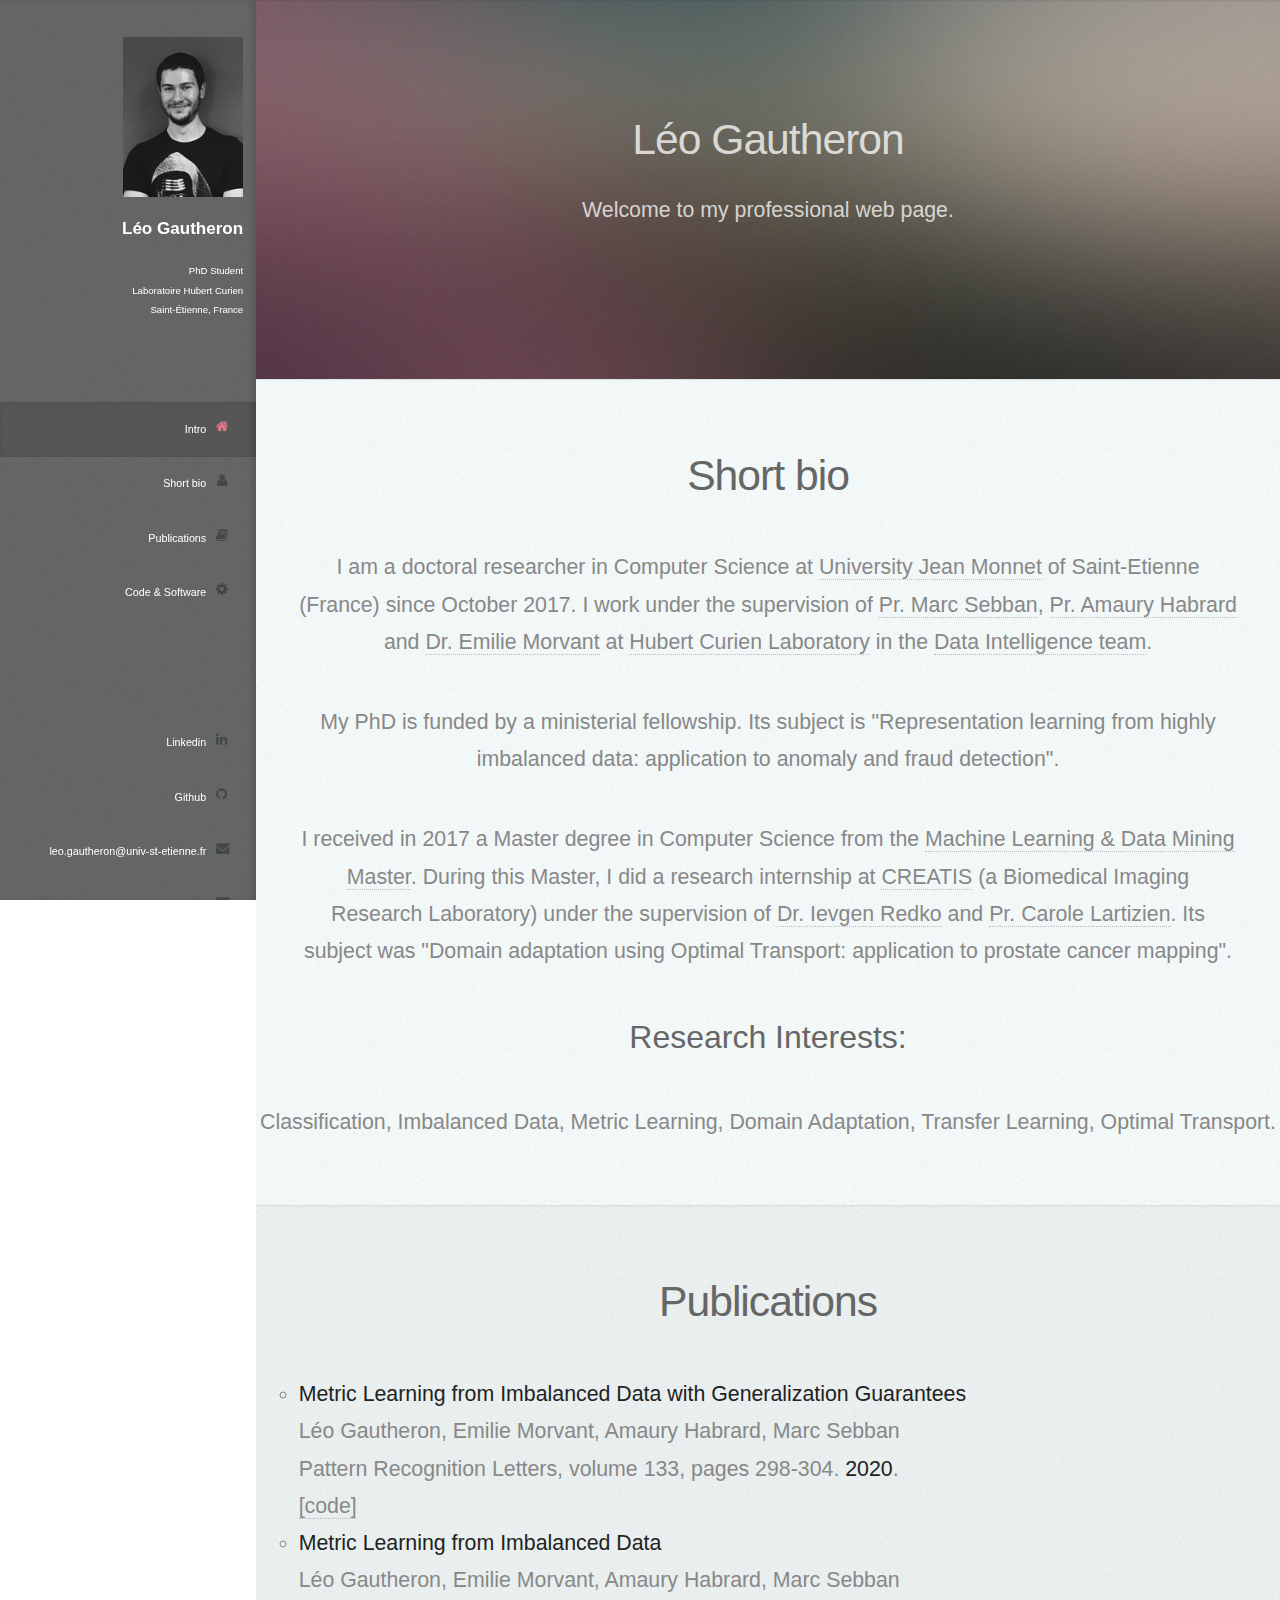
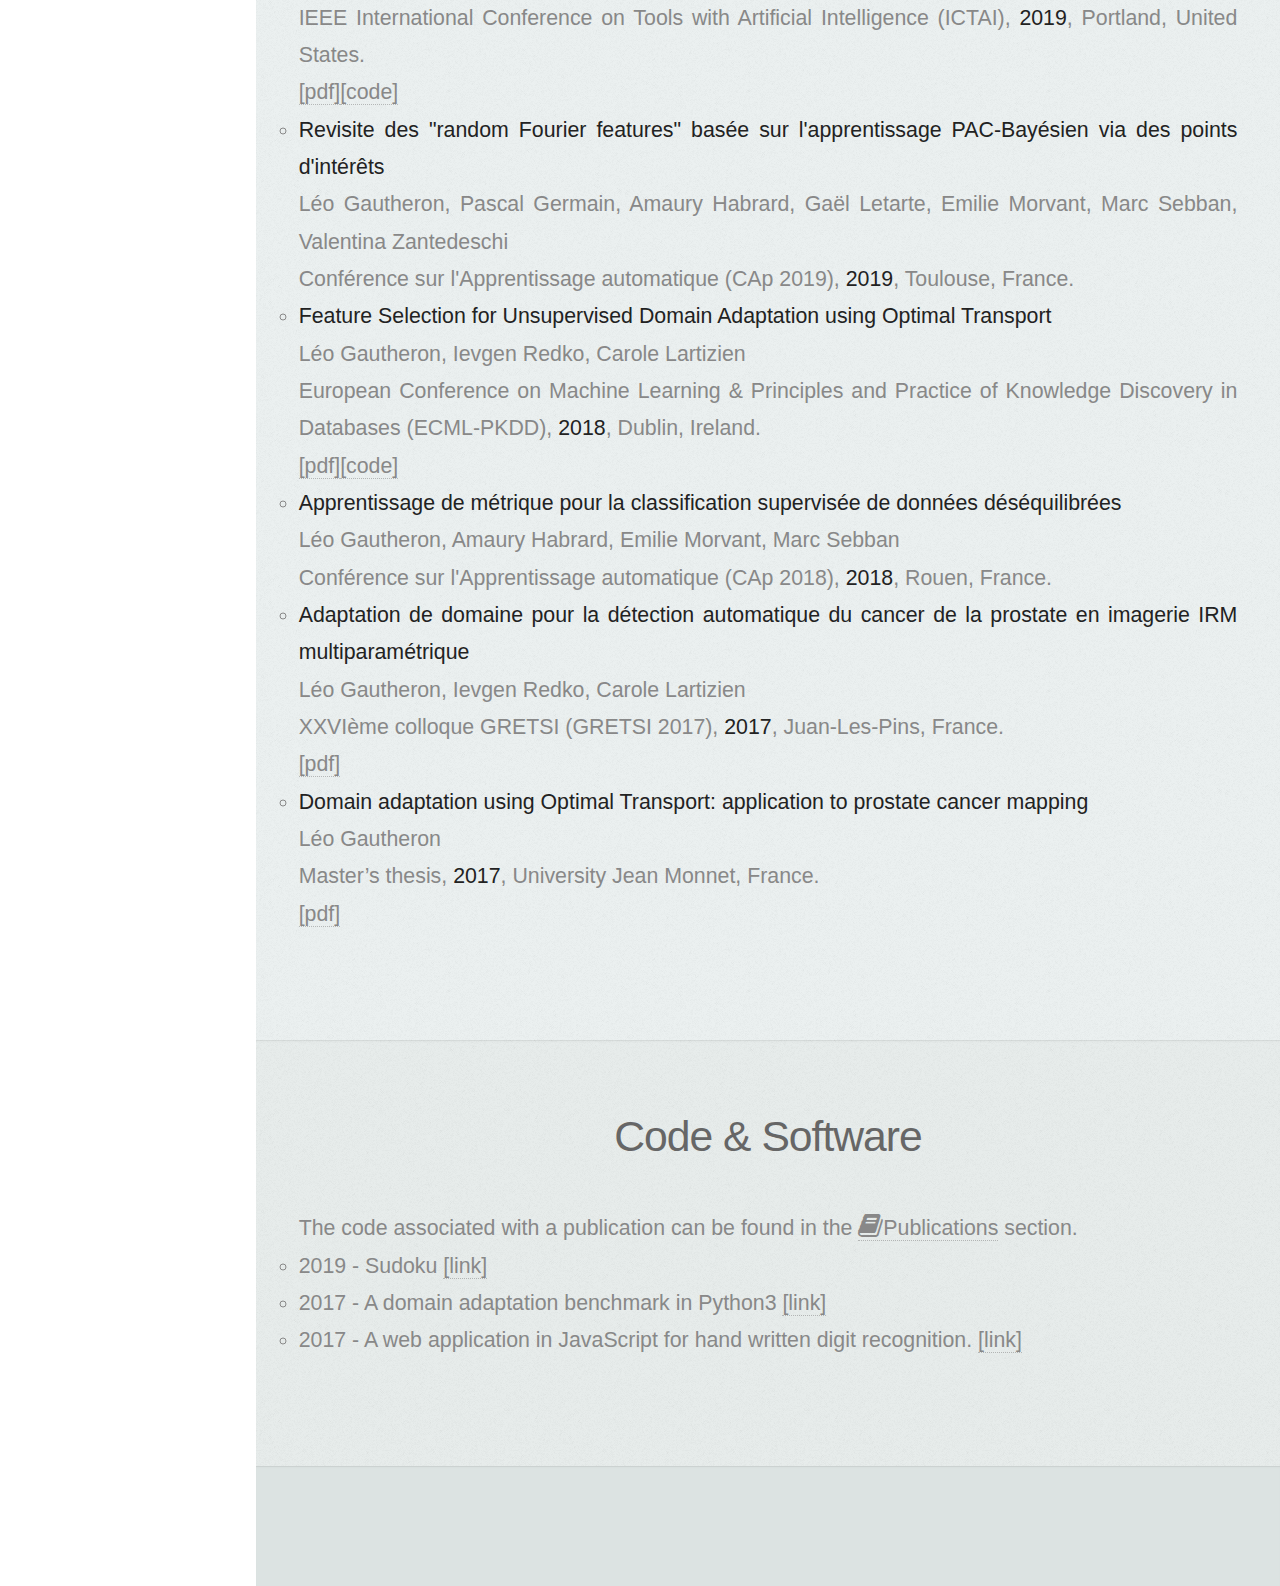
==== index.html @ d1f0ca7a "typo" ====
<!DOCTYPE HTML>
<!--
    Prologue by HTML5 UP
    html5up.net | @ajlkn
    Free for personal and commercial use under the CCA 3.0 license (html5up.net/license)
-->
<html lang="en">

<head>
    <title>Professional web page of Léo Gautheron</title>
    <meta charset="utf-8" />
    <meta name="viewport" content="width=device-width, initial-scale=1" />
    <!--[if lte IE 8]><script src="assets/js/ie/html5shiv.js"></script><![endif]-->
    <link rel="stylesheet" href="assets/css/main.css" />
    <!--[if lte IE 8]><link rel="stylesheet" href="assets/css/ie8.css" /><![endif]-->
    <!--[if lte IE 9]><link rel="stylesheet" href="assets/css/ie9.css" /><![endif]-->
</head>

<body>
    <!-- Header -->
    <div id="header">
        <div class="top">
            <!-- Logo -->
            <div id="logo">
                <span class="image avatar48"><img src="images/avatar.jpg" alt="" /></span>
                <h1 id="title">Léo Gautheron</h1>
                <p>PhD Student
                    <br> Laboratoire Hubert Curien
                    <br> Saint-Étienne, France
                    <br>
                    <br>
                </p>
            </div>

            <nav id="nav">
                <ul>
                    <li><a href="#top" id="top-link" class="skel-layers-ignoreHref"><span class="icon fa-home">Intro</span></a></li>
                    <li><a href="#bio" id="bio-link" class="skel-layers-ignoreHref"><span class="icon fa-user">Short bio</span></a></li>
                    <li><a href="#publications" id="publications-link" class="skel-layers-ignoreHref"><span class="icon fa-book">Publications</span></a></li>
                    <li><a href="#code" id="code-link" class="skel-layers-ignoreHref"><span class="icon fa-cog">Code & Software</span></a></li>
                </ul>

                <!-- Social Icons -->
                <ul class="bottom">
                    <li><a href="https://www.linkedin.com/in/léo-gautheron-69469614a" class="skel-layers-ignoreHref" target="_blank"><span class="icon fa-linkedin">Linkedin</span></a></li>
                    <li><a href="https://github.com/leogautheron" class="skel-layers-ignoreHref" target="_blank"><span class="icon fa-github">Github</span></a></li>
                    <li><a href="mailto:leo.gautheron@univ-st-etienne.fr" class="skel-layers-ignoreHref"><span class="icon fa-envelope">leo.gautheron@univ-st-etienne.fr</span></a></li>
                    <li><a href="mailto:leo_g_autheron@hotmail.fr" class="skel-layers-ignoreHref"><span class="icon fa-envelope">leo_g_autheron@hotmail.fr</span></a></li>
                </ul>
            </nav>
        </div>

    </div>
    <!-- Main -->
    <div id="main">
        <!-- Intro -->
        <section id="top" class="one dark cover">
            <div class="container">
                <header>
                    <h2 class="alt">Léo Gautheron</h2>
                    <p>Welcome to my professional web page.</p>
                </header>
            </div>
        </section>
        <!-- Short bio -->
        <section id="bio" class="two">
            <div class="container">
                <header>
                    <h2>Short bio</h2>
                </header>

                <p>I am a doctoral researcher in Computer Science at <a href="https://www.univ-st-etienne.fr/" target="_blank">University Jean Monnet</a> of Saint-Etienne (France) since October 2017. I work under the supervision of <a href="https://perso.univ-st-etienne.fr/sebbanma/" target="_blank">Pr. Marc Sebban</a>, <a href="https://perso.univ-st-etienne.fr/habrarda/" target="_blank"> Pr. Amaury Habrard</a> and <a href="http://perso.univ-st-etienne.fr/me63854h/" target="_blank">Dr. Emilie Morvant</a> at <a href="http://laboratoirehubertcurien.fr" target="_blank">Hubert Curien Laboratory</a> in the <a href="https://laboratoirehubertcurien.univ-st-etienne.fr/en/teams/data-intelligence.html" target="_blank">Data Intelligence team</a>.
                </p>

                <p>My PhD is funded by a ministerial fellowship. Its subject is "Representation learning from highly imbalanced data: application to anomaly and fraud detection".</p>

                <p>I received in 2017 a Master degree in Computer Science from the <a href="https://mldm.univ-st-etienne.fr/" target="_blank">Machine Learning & Data Mining Master</a>. During this Master, I did a research internship at <a href="https://www.creatis.insa-lyon.fr" target="_blank">CREATIS</a> (a Biomedical Imaging Research Laboratory) under the supervision of <a href="https://sites.google.com/site/redkoievgen" target="_blank">Dr. Ievgen Redko</a> and <a href="https://www.creatis.insa-lyon.fr/~lartizien/" target="_blank">Pr. Carole Lartizien</a>. Its subject was "Domain adaptation using Optimal Transport: application to prostate cancer mapping".</p>
            </div>
            <header>
                <h3>Research Interests:</h3>
            </header>
            <p>
                Classification, Imbalanced Data, Metric Learning, Domain Adaptation, Transfer Learning, Optimal Transport.
            </p>
        </section>
        <!-- Publications -->
        <section id="publications" class="three">
            <div class="container justify">
                <header>
                    <h2>Publications</h2>
                </header>
                <ul style="list-style-type: circle;">
                    <li><strong>Metric Learning from Imbalanced Data with Generalization Guarantees</strong>
                        <br> Léo Gautheron, Emilie Morvant, Amaury Habrard, Marc Sebban
                        <br> Pattern Recognition Letters, volume 133, pages 298-304. <strong>2020</strong>.
                        <br>
                        <a href="https://github.com/LeoGautheron/PRL2020-MetricLearningImbalancedData" target="_blank">[code]</a></li>

                    <li><strong>Metric Learning from Imbalanced Data</strong>
                        <br> Léo Gautheron, Emilie Morvant, Amaury Habrard, Marc Sebban
                        <br> IEEE International Conference on Tools with Artificial Intelligence (ICTAI), <strong>2019</strong>, Portland, United States.
                        <br>
                        <a href="https://hal.archives-ouvertes.fr/hal-02276288" target="_blank">[pdf]</a><a href="https://github.com/LeoGautheron/ICTAI2019-MetricLearningImbalancedData" target="_blank">[code]</a></li>

                    <li><strong>Revisite des "random Fourier features" basée sur l'apprentissage PAC-Bayésien via des points d'intérêts</strong>
                        <br> Léo Gautheron, Pascal Germain, Amaury Habrard, Gaël Letarte, Emilie Morvant, Marc Sebban, Valentina Zantedeschi
                        <br> Conférence sur l'Apprentissage automatique (CAp 2019), <strong>2019</strong>, Toulouse, France.</li>

                    <li><strong>Feature Selection for Unsupervised Domain Adaptation using Optimal Transport</strong>
                        <br> Léo Gautheron, Ievgen Redko, Carole Lartizien
                        <br> European Conference on Machine Learning & Principles and Practice of Knowledge Discovery in Databases (ECML-PKDD), <strong>2018</strong>, Dublin, Ireland.
                        <br>
                        <a href="https://arxiv.org/abs/1806.10861" target="_blank">[pdf]</a><a href="https://github.com/LeoGautheron/ECML2018-FeatureSelectionOptimalTransport" target="_blank">[code]</a></li>

                    <li><strong>Apprentissage de métrique pour la classification supervisée de données déséquilibrées</strong>
                        <br> Léo Gautheron, Amaury Habrard, Emilie Morvant, Marc Sebban
                        <br> Conférence sur l'Apprentissage automatique (CAp 2018), <strong>2018</strong>, Rouen, France.</li>

                    <li><strong>Adaptation de domaine pour la détection automatique du cancer de la prostate en imagerie IRM multiparamétrique</strong>
                        <br> Léo Gautheron, Ievgen Redko, Carole Lartizien
                        <br> XXVIème colloque GRETSI (GRETSI 2017), <strong>2017</strong>, Juan-Les-Pins, France.
                        <br>
                        <a href="publications/2017-gretsifr.pdf" target="_blank">[pdf]</a></li>

                    <li><strong>Domain adaptation using Optimal Transport: application to prostate cancer mapping</strong>
                        <br> Léo Gautheron
                        <br> Master’s thesis, <strong>2017</strong>, University Jean Monnet, France.
                        <br>
                        <a href="publications/2017-MasterThesis.pdf" target="_blank">[pdf]</a></li>
                </ul>
            </div>
        </section>
        <!-- Code & Software -->
        <section id="code" class="four">
            <div class="container justify">
                <header>
                    <h2>Code & Software</h2>
                </header>
                The code associated with a publication can be found in the <a href="#publications" class="skel-layers-ignoreHref"><span class="icon fa-book">Publications</span></a> section.
                <ul style="list-style-type: circle;">
                    <li>2019 - Sudoku <a href="codeAndSoftware/sudoku/main.html" target="_blank">[link]</a></li>
                    <li>2017 - A domain adaptation benchmark in Python3 <a href="https://github.com/LeoGautheron/OfficeCaltechDomainAdaptation" target="_blank">[link]</a></li>
                    <li>2017 - A web application in JavaScript for hand written digit recognition. <a href="codeAndSoftware/2017-digitrecognitionwebapplication/DigitRecognitionWebApplication.html" target="_blank">[link]</a></li>
                </ul>
            </div>
        </section>
    </div>
    <!-- Scripts -->
    <script src="assets/js/jquery.min.js"></script>
    <script src="assets/js/jquery.scrolly.min.js"></script>
    <script src="assets/js/jquery.scrollzer.min.js"></script>
    <script src="assets/js/skel.min.js"></script>
    <script src="assets/js/util.js"></script>
    <!--[if lte IE 8]><script src="assets/js/ie/respond.min.js"></script><![endif]-->
    <script src="assets/js/main.js"></script>
    <div id="footer">
        <!-- Code below to display the last modification date dynamically by doing a http request to the Github repository -->
        <div id='theLastModificationDate'></div>
        <script>
            var url = 'https://api.github.com/repos/LeoGautheron/LeoGautheron.github.io/commits';
            $.ajax({
                type: 'GET',
                url: url,
                success: function(data) {
                    var date = data[0].commit.author.date.substr(0, 10);
                    var time = data[0].commit.author.date.substr(11, 5);
                    time = time.replace(":", "h")
                    $('#theLastModificationDate').html("Last modification: " + date + " at " + time + " UTC");
                }
            });
        </script>
    </div>
</body>

</html>
---- assets/css/main.css ----
@import url("font-awesome.min.css");

/*
	Prologue by HTML5 UP
	html5up.net | @ajlkn
	Free for personal and commercial use under the CCA 3.0 license (html5up.net/license)
*/

/* Reset */

	html, body, div, span, applet, object, iframe, h1, h2, h3, h4, h5, h6, p, blockquote, pre, a, abbr, acronym, address, big, cite, code, del, dfn, em, img, ins, kbd, q, s, samp, small, strike, strong, sub, sup, tt, var, b, u, i, center, dl, dt, dd, ol, ul, li, fieldset, form, label, legend, table, caption, tbody, tfoot, thead, tr, th, td, article, aside, canvas, details, embed, figure, figcaption, footer, header, hgroup, menu, nav, output, ruby, section, summary, time, mark, audio, video {
		margin: 0;
		padding: 0;
		border: 0;
		font-size: 100%;
		font: inherit;
		vertical-align: baseline;
	}

	article, aside, details, figcaption, figure, footer, header, hgroup, menu, nav, section {
		display: block;
	}

	body {
		line-height: 1;
	}

	ol, ul {
		list-style: none;
	}

	blockquote, q {
		quotes: none;
	}

	blockquote:before, blockquote:after, q:before, q:after {
		content: '';
		content: none;
	}

	table {
		border-collapse: collapse;
		border-spacing: 0;
	}

	body {
		-webkit-text-size-adjust: none;
	}

/* Box Model */

	*, *:before, *:after {
		-moz-box-sizing: border-box;
		-webkit-box-sizing: border-box;
		box-sizing: border-box;
	}

/* Containers */
    .justify {
        text-align: justify;
    }

	.container {
		margin-left: auto;
		margin-right: auto;
	}

	.container.\31 25\25 {
		width: 100%;
		max-width: 1750px;
		min-width: 1400px;
	}

	.container.\37 5\25 {
		width: 1050px;
	}

	.container.\35 0\25 {
		width: 700px;
	}

	.container.\32 5\25 {
		width: 350px;
	}

	.container {
		width: 1400px;
	}

	@media screen and (min-width: 961px) and (max-width: 1880px) {

		.container.\31 25\25 {
			width: 100%;
			max-width: 1500px;
			min-width: 1200px;
		}

		.container.\37 5\25 {
			width: 900px;
		}

		.container.\35 0\25 {
			width: 600px;
		}

		.container.\32 5\25 {
			width: 300px;
		}

		.container {
			width: 1200px;
		}

	}

	@media screen and (min-width: 961px) and (max-width: 1620px) {

		.container.\31 25\25 {
			width: 100%;
			max-width: 1200px;
			min-width: 960px;
		}

		.container.\37 5\25 {
			width: 720px;
		}

		.container.\35 0\25 {
			width: 480px;
		}

		.container.\32 5\25 {
			width: 240px;
		}

		.container {
			width: 960px;
		}

	}

	@media screen and (min-width: 961px) and (max-width: 1320px) {

		.container.\31 25\25 {
			width: 100%;
			max-width: 125%;
			min-width: 100%;
		}

		.container.\37 5\25 {
			width: 75%;
		}

		.container.\35 0\25 {
			width: 50%;
		}

		.container.\32 5\25 {
			width: 25%;
		}

		.container {
			width: 100%;
		}

	}

	@media screen and (max-width: 960px) {

		.container.\31 25\25 {
			width: 100%;
			max-width: 125%;
			min-width: 100%;
		}

		.container.\37 5\25 {
			width: 75%;
		}

		.container.\35 0\25 {
			width: 50%;
		}

		.container.\32 5\25 {
			width: 25%;
		}

		.container {
			width: 100%;
		}

	}

	@media screen and (max-width: 736px) {

		.container.\31 25\25 {
			width: 100%;
			max-width: 125%;
			min-width: 100%;
		}

		.container.\37 5\25 {
			width: 75%;
		}

		.container.\35 0\25 {
			width: 50%;
		}

		.container.\32 5\25 {
			width: 25%;
		}

		.container {
			width: 100% !important;
		}

	}

/* Grid */

	.row {
		border-bottom: solid 1px transparent;
		-moz-box-sizing: border-box;
		-webkit-box-sizing: border-box;
		box-sizing: border-box;
	}

	.row > * {
		float: left;
		-moz-box-sizing: border-box;
		-webkit-box-sizing: border-box;
		box-sizing: border-box;
	}

	.row:after, .row:before {
		content: '';
		display: block;
		clear: both;
		height: 0;
	}

	.row.uniform > * > :first-child {
		margin-top: 0;
	}

	.row.uniform > * > :last-child {
		margin-bottom: 0;
	}

	.row.\30 \25 > * {
		padding: 0px 0 0 0px;
	}

	.row.\30 \25 {
		margin: 0px 0 -1px 0px;
	}

	.row.uniform.\30 \25 > * {
		padding: 0px 0 0 0px;
	}

	.row.uniform.\30 \25 {
		margin: 0px 0 -1px 0px;
	}

	.row > * {
		padding: 40px 0 0 40px;
	}

	.row {
		margin: -40px 0 -1px -40px;
	}

	.row.uniform > * {
		padding: 40px 0 0 40px;
	}

	.row.uniform {
		margin: -40px 0 -1px -40px;
	}

	.row.\32 00\25 > * {
		padding: 80px 0 0 80px;
	}

	.row.\32 00\25 {
		margin: -80px 0 -1px -80px;
	}

	.row.uniform.\32 00\25 > * {
		padding: 80px 0 0 80px;
	}

	.row.uniform.\32 00\25 {
		margin: -80px 0 -1px -80px;
	}

	.row.\31 50\25 > * {
		padding: 60px 0 0 60px;
	}

	.row.\31 50\25 {
		margin: -60px 0 -1px -60px;
	}

	.row.uniform.\31 50\25 > * {
		padding: 60px 0 0 60px;
	}

	.row.uniform.\31 50\25 {
		margin: -60px 0 -1px -60px;
	}

	.row.\35 0\25 > * {
		padding: 20px 0 0 20px;
	}

	.row.\35 0\25 {
		margin: -20px 0 -1px -20px;
	}

	.row.uniform.\35 0\25 > * {
		padding: 20px 0 0 20px;
	}

	.row.uniform.\35 0\25 {
		margin: -20px 0 -1px -20px;
	}

	.row.\32 5\25 > * {
		padding: 10px 0 0 10px;
	}

	.row.\32 5\25 {
		margin: -10px 0 -1px -10px;
	}

	.row.uniform.\32 5\25 > * {
		padding: 10px 0 0 10px;
	}

	.row.uniform.\32 5\25 {
		margin: -10px 0 -1px -10px;
	}

	.\31 2u, .\31 2u\24 {
		width: 100%;
		clear: none;
		margin-left: 0;
	}

	.\31 1u, .\31 1u\24 {
		width: 91.6666666667%;
		clear: none;
		margin-left: 0;
	}

	.\31 0u, .\31 0u\24 {
		width: 83.3333333333%;
		clear: none;
		margin-left: 0;
	}

	.\39 u, .\39 u\24 {
		width: 75%;
		clear: none;
		margin-left: 0;
	}

	.\38 u, .\38 u\24 {
		width: 66.6666666667%;
		clear: none;
		margin-left: 0;
	}

	.\37 u, .\37 u\24 {
		width: 58.3333333333%;
		clear: none;
		margin-left: 0;
	}

	.\36 u, .\36 u\24 {
		width: 50%;
		clear: none;
		margin-left: 0;
	}

	.\35 u, .\35 u\24 {
		width: 41.6666666667%;
		clear: none;
		margin-left: 0;
	}

	.\34 u, .\34 u\24 {
		width: 33.3333333333%;
		clear: none;
		margin-left: 0;
	}

	.\33 u, .\33 u\24 {
		width: 25%;
		clear: none;
		margin-left: 0;
	}

	.\32 u, .\32 u\24 {
		width: 16.6666666667%;
		clear: none;
		margin-left: 0;
	}

	.\31 u, .\31 u\24 {
		width: 8.3333333333%;
		clear: none;
		margin-left: 0;
	}

	.\31 2u\24 + *,
	.\31 1u\24 + *,
	.\31 0u\24 + *,
	.\39 u\24 + *,
	.\38 u\24 + *,
	.\37 u\24 + *,
	.\36 u\24 + *,
	.\35 u\24 + *,
	.\34 u\24 + *,
	.\33 u\24 + *,
	.\32 u\24 + *,
	.\31 u\24 + * {
		clear: left;
	}

	.\-11u {
		margin-left: 91.66667%;
	}

	.\-10u {
		margin-left: 83.33333%;
	}

	.\-9u {
		margin-left: 75%;
	}

	.\-8u {
		margin-left: 66.66667%;
	}

	.\-7u {
		margin-left: 58.33333%;
	}

	.\-6u {
		margin-left: 50%;
	}

	.\-5u {
		margin-left: 41.66667%;
	}

	.\-4u {
		margin-left: 33.33333%;
	}

	.\-3u {
		margin-left: 25%;
	}

	.\-2u {
		margin-left: 16.66667%;
	}

	.\-1u {
		margin-left: 8.33333%;
	}

	@media screen and (min-width: 961px) and (max-width: 1880px) {

		.row > * {
			padding: 40px 0 0 40px;
		}

		.row {
			margin: -40px 0 -1px -40px;
		}

		.row.uniform > * {
			padding: 40px 0 0 40px;
		}

		.row.uniform {
			margin: -40px 0 -1px -40px;
		}

		.row.\32 00\25 > * {
			padding: 80px 0 0 80px;
		}

		.row.\32 00\25 {
			margin: -80px 0 -1px -80px;
		}

		.row.uniform.\32 00\25 > * {
			padding: 80px 0 0 80px;
		}

		.row.uniform.\32 00\25 {
			margin: -80px 0 -1px -80px;
		}

		.row.\31 50\25 > * {
			padding: 60px 0 0 60px;
		}

		.row.\31 50\25 {
			margin: -60px 0 -1px -60px;
		}

		.row.uniform.\31 50\25 > * {
			padding: 60px 0 0 60px;
		}

		.row.uniform.\31 50\25 {
			margin: -60px 0 -1px -60px;
		}

		.row.\35 0\25 > * {
			padding: 20px 0 0 20px;
		}

		.row.\35 0\25 {
			margin: -20px 0 -1px -20px;
		}

		.row.uniform.\35 0\25 > * {
			padding: 20px 0 0 20px;
		}

		.row.uniform.\35 0\25 {
			margin: -20px 0 -1px -20px;
		}

		.row.\32 5\25 > * {
			padding: 10px 0 0 10px;
		}

		.row.\32 5\25 {
			margin: -10px 0 -1px -10px;
		}

		.row.uniform.\32 5\25 > * {
			padding: 10px 0 0 10px;
		}

		.row.uniform.\32 5\25 {
			margin: -10px 0 -1px -10px;
		}

		.\31 2u\28wide\29, .\31 2u\24\28wide\29 {
			width: 100%;
			clear: none;
			margin-left: 0;
		}

		.\31 1u\28wide\29, .\31 1u\24\28wide\29 {
			width: 91.6666666667%;
			clear: none;
			margin-left: 0;
		}

		.\31 0u\28wide\29, .\31 0u\24\28wide\29 {
			width: 83.3333333333%;
			clear: none;
			margin-left: 0;
		}

		.\39 u\28wide\29, .\39 u\24\28wide\29 {
			width: 75%;
			clear: none;
			margin-left: 0;
		}

		.\38 u\28wide\29, .\38 u\24\28wide\29 {
			width: 66.6666666667%;
			clear: none;
			margin-left: 0;
		}

		.\37 u\28wide\29, .\37 u\24\28wide\29 {
			width: 58.3333333333%;
			clear: none;
			margin-left: 0;
		}

		.\36 u\28wide\29, .\36 u\24\28wide\29 {
			width: 50%;
			clear: none;
			margin-left: 0;
		}

		.\35 u\28wide\29, .\35 u\24\28wide\29 {
			width: 41.6666666667%;
			clear: none;
			margin-left: 0;
		}

		.\34 u\28wide\29, .\34 u\24\28wide\29 {
			width: 33.3333333333%;
			clear: none;
			margin-left: 0;
		}

		.\33 u\28wide\29, .\33 u\24\28wide\29 {
			width: 25%;
			clear: none;
			margin-left: 0;
		}

		.\32 u\28wide\29, .\32 u\24\28wide\29 {
			width: 16.6666666667%;
			clear: none;
			margin-left: 0;
		}

		.\31 u\28wide\29, .\31 u\24\28wide\29 {
			width: 8.3333333333%;
			clear: none;
			margin-left: 0;
		}

		.\31 2u\24\28wide\29 + *,
		.\31 1u\24\28wide\29 + *,
		.\31 0u\24\28wide\29 + *,
		.\39 u\24\28wide\29 + *,
		.\38 u\24\28wide\29 + *,
		.\37 u\24\28wide\29 + *,
		.\36 u\24\28wide\29 + *,
		.\35 u\24\28wide\29 + *,
		.\34 u\24\28wide\29 + *,
		.\33 u\24\28wide\29 + *,
		.\32 u\24\28wide\29 + *,
		.\31 u\24\28wide\29 + * {
			clear: left;
		}

		.\-11u\28wide\29 {
			margin-left: 91.66667%;
		}

		.\-10u\28wide\29 {
			margin-left: 83.33333%;
		}

		.\-9u\28wide\29 {
			margin-left: 75%;
		}

		.\-8u\28wide\29 {
			margin-left: 66.66667%;
		}

		.\-7u\28wide\29 {
			margin-left: 58.33333%;
		}

		.\-6u\28wide\29 {
			margin-left: 50%;
		}

		.\-5u\28wide\29 {
			margin-left: 41.66667%;
		}

		.\-4u\28wide\29 {
			margin-left: 33.33333%;
		}

		.\-3u\28wide\29 {
			margin-left: 25%;
		}

		.\-2u\28wide\29 {
			margin-left: 16.66667%;
		}

		.\-1u\28wide\29 {
			margin-left: 8.33333%;
		}

	}

	@media screen and (min-width: 961px) and (max-width: 1620px) {

		.row > * {
			padding: 40px 0 0 40px;
		}

		.row {
			margin: -40px 0 -1px -40px;
		}

		.row.uniform > * {
			padding: 40px 0 0 40px;
		}

		.row.uniform {
			margin: -40px 0 -1px -40px;
		}

		.row.\32 00\25 > * {
			padding: 80px 0 0 80px;
		}

		.row.\32 00\25 {
			margin: -80px 0 -1px -80px;
		}

		.row.uniform.\32 00\25 > * {
			padding: 80px 0 0 80px;
		}

		.row.uniform.\32 00\25 {
			margin: -80px 0 -1px -80px;
		}

		.row.\31 50\25 > * {
			padding: 60px 0 0 60px;
		}

		.row.\31 50\25 {
			margin: -60px 0 -1px -60px;
		}

		.row.uniform.\31 50\25 > * {
			padding: 60px 0 0 60px;
		}

		.row.uniform.\31 50\25 {
			margin: -60px 0 -1px -60px;
		}

		.row.\35 0\25 > * {
			padding: 20px 0 0 20px;
		}

		.row.\35 0\25 {
			margin: -20px 0 -1px -20px;
		}

		.row.uniform.\35 0\25 > * {
			padding: 20px 0 0 20px;
		}

		.row.uniform.\35 0\25 {
			margin: -20px 0 -1px -20px;
		}

		.row.\32 5\25 > * {
			padding: 10px 0 0 10px;
		}

		.row.\32 5\25 {
			margin: -10px 0 -1px -10px;
		}

		.row.uniform.\32 5\25 > * {
			padding: 10px 0 0 10px;
		}

		.row.uniform.\32 5\25 {
			margin: -10px 0 -1px -10px;
		}

		.\31 2u\28normal\29, .\31 2u\24\28normal\29 {
			width: 100%;
			clear: none;
			margin-left: 0;
		}

		.\31 1u\28normal\29, .\31 1u\24\28normal\29 {
			width: 91.6666666667%;
			clear: none;
			margin-left: 0;
		}

		.\31 0u\28normal\29, .\31 0u\24\28normal\29 {
			width: 83.3333333333%;
			clear: none;
			margin-left: 0;
		}

		.\39 u\28normal\29, .\39 u\24\28normal\29 {
			width: 75%;
			clear: none;
			margin-left: 0;
		}

		.\38 u\28normal\29, .\38 u\24\28normal\29 {
			width: 66.6666666667%;
			clear: none;
			margin-left: 0;
		}

		.\37 u\28normal\29, .\37 u\24\28normal\29 {
			width: 58.3333333333%;
			clear: none;
			margin-left: 0;
		}

		.\36 u\28normal\29, .\36 u\24\28normal\29 {
			width: 50%;
			clear: none;
			margin-left: 0;
		}

		.\35 u\28normal\29, .\35 u\24\28normal\29 {
			width: 41.6666666667%;
			clear: none;
			margin-left: 0;
		}

		.\34 u\28normal\29, .\34 u\24\28normal\29 {
			width: 33.3333333333%;
			clear: none;
			margin-left: 0;
		}

		.\33 u\28normal\29, .\33 u\24\28normal\29 {
			width: 25%;
			clear: none;
			margin-left: 0;
		}

		.\32 u\28normal\29, .\32 u\24\28normal\29 {
			width: 16.6666666667%;
			clear: none;
			margin-left: 0;
		}

		.\31 u\28normal\29, .\31 u\24\28normal\29 {
			width: 8.3333333333%;
			clear: none;
			margin-left: 0;
		}

		.\31 2u\24\28normal\29 + *,
		.\31 1u\24\28normal\29 + *,
		.\31 0u\24\28normal\29 + *,
		.\39 u\24\28normal\29 + *,
		.\38 u\24\28normal\29 + *,
		.\37 u\24\28normal\29 + *,
		.\36 u\24\28normal\29 + *,
		.\35 u\24\28normal\29 + *,
		.\34 u\24\28normal\29 + *,
		.\33 u\24\28normal\29 + *,
		.\32 u\24\28normal\29 + *,
		.\31 u\24\28normal\29 + * {
			clear: left;
		}

		.\-11u\28normal\29 {
			margin-left: 91.66667%;
		}

		.\-10u\28normal\29 {
			margin-left: 83.33333%;
		}

		.\-9u\28normal\29 {
			margin-left: 75%;
		}

		.\-8u\28normal\29 {
			margin-left: 66.66667%;
		}

		.\-7u\28normal\29 {
			margin-left: 58.33333%;
		}

		.\-6u\28normal\29 {
			margin-left: 50%;
		}

		.\-5u\28normal\29 {
			margin-left: 41.66667%;
		}

		.\-4u\28normal\29 {
			margin-left: 33.33333%;
		}

		.\-3u\28normal\29 {
			margin-left: 25%;
		}

		.\-2u\28normal\29 {
			margin-left: 16.66667%;
		}

		.\-1u\28normal\29 {
			margin-left: 8.33333%;
		}

	}

	@media screen and (min-width: 961px) and (max-width: 1320px) {

		.row > * {
			padding: 20px 0 0 20px;
		}

		.row {
			margin: -20px 0 -1px -20px;
		}

		.row.uniform > * {
			padding: 20px 0 0 20px;
		}

		.row.uniform {
			margin: -20px 0 -1px -20px;
		}

		.row.\32 00\25 > * {
			padding: 40px 0 0 40px;
		}

		.row.\32 00\25 {
			margin: -40px 0 -1px -40px;
		}

		.row.uniform.\32 00\25 > * {
			padding: 40px 0 0 40px;
		}

		.row.uniform.\32 00\25 {
			margin: -40px 0 -1px -40px;
		}

		.row.\31 50\25 > * {
			padding: 30px 0 0 30px;
		}

		.row.\31 50\25 {
			margin: -30px 0 -1px -30px;
		}

		.row.uniform.\31 50\25 > * {
			padding: 30px 0 0 30px;
		}

		.row.uniform.\31 50\25 {
			margin: -30px 0 -1px -30px;
		}

		.row.\35 0\25 > * {
			padding: 10px 0 0 10px;
		}

		.row.\35 0\25 {
			margin: -10px 0 -1px -10px;
		}

		.row.uniform.\35 0\25 > * {
			padding: 10px 0 0 10px;
		}

		.row.uniform.\35 0\25 {
			margin: -10px 0 -1px -10px;
		}

		.row.\32 5\25 > * {
			padding: 5px 0 0 5px;
		}

		.row.\32 5\25 {
			margin: -5px 0 -1px -5px;
		}

		.row.uniform.\32 5\25 > * {
			padding: 5px 0 0 5px;
		}

		.row.uniform.\32 5\25 {
			margin: -5px 0 -1px -5px;
		}

		.\31 2u\28narrow\29, .\31 2u\24\28narrow\29 {
			width: 100%;
			clear: none;
			margin-left: 0;
		}

		.\31 1u\28narrow\29, .\31 1u\24\28narrow\29 {
			width: 91.6666666667%;
			clear: none;
			margin-left: 0;
		}

		.\31 0u\28narrow\29, .\31 0u\24\28narrow\29 {
			width: 83.3333333333%;
			clear: none;
			margin-left: 0;
		}

		.\39 u\28narrow\29, .\39 u\24\28narrow\29 {
			width: 75%;
			clear: none;
			margin-left: 0;
		}

		.\38 u\28narrow\29, .\38 u\24\28narrow\29 {
			width: 66.6666666667%;
			clear: none;
			margin-left: 0;
		}

		.\37 u\28narrow\29, .\37 u\24\28narrow\29 {
			width: 58.3333333333%;
			clear: none;
			margin-left: 0;
		}

		.\36 u\28narrow\29, .\36 u\24\28narrow\29 {
			width: 50%;
			clear: none;
			margin-left: 0;
		}

		.\35 u\28narrow\29, .\35 u\24\28narrow\29 {
			width: 41.6666666667%;
			clear: none;
			margin-left: 0;
		}

		.\34 u\28narrow\29, .\34 u\24\28narrow\29 {
			width: 33.3333333333%;
			clear: none;
			margin-left: 0;
		}

		.\33 u\28narrow\29, .\33 u\24\28narrow\29 {
			width: 25%;
			clear: none;
			margin-left: 0;
		}

		.\32 u\28narrow\29, .\32 u\24\28narrow\29 {
			width: 16.6666666667%;
			clear: none;
			margin-left: 0;
		}

		.\31 u\28narrow\29, .\31 u\24\28narrow\29 {
			width: 8.3333333333%;
			clear: none;
			margin-left: 0;
		}

		.\31 2u\24\28narrow\29 + *,
		.\31 1u\24\28narrow\29 + *,
		.\31 0u\24\28narrow\29 + *,
		.\39 u\24\28narrow\29 + *,
		.\38 u\24\28narrow\29 + *,
		.\37 u\24\28narrow\29 + *,
		.\36 u\24\28narrow\29 + *,
		.\35 u\24\28narrow\29 + *,
		.\34 u\24\28narrow\29 + *,
		.\33 u\24\28narrow\29 + *,
		.\32 u\24\28narrow\29 + *,
		.\31 u\24\28narrow\29 + * {
			clear: left;
		}

		.\-11u\28narrow\29 {
			margin-left: 91.66667%;
		}

		.\-10u\28narrow\29 {
			margin-left: 83.33333%;
		}

		.\-9u\28narrow\29 {
			margin-left: 75%;
		}

		.\-8u\28narrow\29 {
			margin-left: 66.66667%;
		}

		.\-7u\28narrow\29 {
			margin-left: 58.33333%;
		}

		.\-6u\28narrow\29 {
			margin-left: 50%;
		}

		.\-5u\28narrow\29 {
			margin-left: 41.66667%;
		}

		.\-4u\28narrow\29 {
			margin-left: 33.33333%;
		}

		.\-3u\28narrow\29 {
			margin-left: 25%;
		}

		.\-2u\28narrow\29 {
			margin-left: 16.66667%;
		}

		.\-1u\28narrow\29 {
			margin-left: 8.33333%;
		}

	}

	@media screen and (max-width: 960px) {

		.row > * {
			padding: 20px 0 0 20px;
		}

		.row {
			margin: -20px 0 -1px -20px;
		}

		.row.uniform > * {
			padding: 20px 0 0 20px;
		}

		.row.uniform {
			margin: -20px 0 -1px -20px;
		}

		.row.\32 00\25 > * {
			padding: 40px 0 0 40px;
		}

		.row.\32 00\25 {
			margin: -40px 0 -1px -40px;
		}

		.row.uniform.\32 00\25 > * {
			padding: 40px 0 0 40px;
		}

		.row.uniform.\32 00\25 {
			margin: -40px 0 -1px -40px;
		}

		.row.\31 50\25 > * {
			padding: 30px 0 0 30px;
		}

		.row.\31 50\25 {
			margin: -30px 0 -1px -30px;
		}

		.row.uniform.\31 50\25 > * {
			padding: 30px 0 0 30px;
		}

		.row.uniform.\31 50\25 {
			margin: -30px 0 -1px -30px;
		}

		.row.\35 0\25 > * {
			padding: 10px 0 0 10px;
		}

		.row.\35 0\25 {
			margin: -10px 0 -1px -10px;
		}

		.row.uniform.\35 0\25 > * {
			padding: 10px 0 0 10px;
		}

		.row.uniform.\35 0\25 {
			margin: -10px 0 -1px -10px;
		}

		.row.\32 5\25 > * {
			padding: 5px 0 0 5px;
		}

		.row.\32 5\25 {
			margin: -5px 0 -1px -5px;
		}

		.row.uniform.\32 5\25 > * {
			padding: 5px 0 0 5px;
		}

		.row.uniform.\32 5\25 {
			margin: -5px 0 -1px -5px;
		}

		.\31 2u\28narrower\29, .\31 2u\24\28narrower\29 {
			width: 100%;
			clear: none;
			margin-left: 0;
		}

		.\31 1u\28narrower\29, .\31 1u\24\28narrower\29 {
			width: 91.6666666667%;
			clear: none;
			margin-left: 0;
		}

		.\31 0u\28narrower\29, .\31 0u\24\28narrower\29 {
			width: 83.3333333333%;
			clear: none;
			margin-left: 0;
		}

		.\39 u\28narrower\29, .\39 u\24\28narrower\29 {
			width: 75%;
			clear: none;
			margin-left: 0;
		}

		.\38 u\28narrower\29, .\38 u\24\28narrower\29 {
			width: 66.6666666667%;
			clear: none;
			margin-left: 0;
		}

		.\37 u\28narrower\29, .\37 u\24\28narrower\29 {
			width: 58.3333333333%;
			clear: none;
			margin-left: 0;
		}

		.\36 u\28narrower\29, .\36 u\24\28narrower\29 {
			width: 50%;
			clear: none;
			margin-left: 0;
		}

		.\35 u\28narrower\29, .\35 u\24\28narrower\29 {
			width: 41.6666666667%;
			clear: none;
			margin-left: 0;
		}

		.\34 u\28narrower\29, .\34 u\24\28narrower\29 {
			width: 33.3333333333%;
			clear: none;
			margin-left: 0;
		}

		.\33 u\28narrower\29, .\33 u\24\28narrower\29 {
			width: 25%;
			clear: none;
			margin-left: 0;
		}

		.\32 u\28narrower\29, .\32 u\24\28narrower\29 {
			width: 16.6666666667%;
			clear: none;
			margin-left: 0;
		}

		.\31 u\28narrower\29, .\31 u\24\28narrower\29 {
			width: 8.3333333333%;
			clear: none;
			margin-left: 0;
		}

		.\31 2u\24\28narrower\29 + *,
		.\31 1u\24\28narrower\29 + *,
		.\31 0u\24\28narrower\29 + *,
		.\39 u\24\28narrower\29 + *,
		.\38 u\24\28narrower\29 + *,
		.\37 u\24\28narrower\29 + *,
		.\36 u\24\28narrower\29 + *,
		.\35 u\24\28narrower\29 + *,
		.\34 u\24\28narrower\29 + *,
		.\33 u\24\28narrower\29 + *,
		.\32 u\24\28narrower\29 + *,
		.\31 u\24\28narrower\29 + * {
			clear: left;
		}

		.\-11u\28narrower\29 {
			margin-left: 91.66667%;
		}

		.\-10u\28narrower\29 {
			margin-left: 83.33333%;
		}

		.\-9u\28narrower\29 {
			margin-left: 75%;
		}

		.\-8u\28narrower\29 {
			margin-left: 66.66667%;
		}

		.\-7u\28narrower\29 {
			margin-left: 58.33333%;
		}

		.\-6u\28narrower\29 {
			margin-left: 50%;
		}

		.\-5u\28narrower\29 {
			margin-left: 41.66667%;
		}

		.\-4u\28narrower\29 {
			margin-left: 33.33333%;
		}

		.\-3u\28narrower\29 {
			margin-left: 25%;
		}

		.\-2u\28narrower\29 {
			margin-left: 16.66667%;
		}

		.\-1u\28narrower\29 {
			margin-left: 8.33333%;
		}

	}

	@media screen and (max-width: 736px) {

		.row > * {
			padding: 20px 0 0 20px;
		}

		.row {
			margin: -20px 0 -1px -20px;
		}

		.row.uniform > * {
			padding: 20px 0 0 20px;
		}

		.row.uniform {
			margin: -20px 0 -1px -20px;
		}

		.row.\32 00\25 > * {
			padding: 40px 0 0 40px;
		}

		.row.\32 00\25 {
			margin: -40px 0 -1px -40px;
		}

		.row.uniform.\32 00\25 > * {
			padding: 40px 0 0 40px;
		}

		.row.uniform.\32 00\25 {
			margin: -40px 0 -1px -40px;
		}

		.row.\31 50\25 > * {
			padding: 30px 0 0 30px;
		}

		.row.\31 50\25 {
			margin: -30px 0 -1px -30px;
		}

		.row.uniform.\31 50\25 > * {
			padding: 30px 0 0 30px;
		}

		.row.uniform.\31 50\25 {
			margin: -30px 0 -1px -30px;
		}

		.row.\35 0\25 > * {
			padding: 10px 0 0 10px;
		}

		.row.\35 0\25 {
			margin: -10px 0 -1px -10px;
		}

		.row.uniform.\35 0\25 > * {
			padding: 10px 0 0 10px;
		}

		.row.uniform.\35 0\25 {
			margin: -10px 0 -1px -10px;
		}

		.row.\32 5\25 > * {
			padding: 5px 0 0 5px;
		}

		.row.\32 5\25 {
			margin: -5px 0 -1px -5px;
		}

		.row.uniform.\32 5\25 > * {
			padding: 5px 0 0 5px;
		}

		.row.uniform.\32 5\25 {
			margin: -5px 0 -1px -5px;
		}

		.\31 2u\28mobile\29, .\31 2u\24\28mobile\29 {
			width: 100%;
			clear: none;
			margin-left: 0;
		}

		.\31 1u\28mobile\29, .\31 1u\24\28mobile\29 {
			width: 91.6666666667%;
			clear: none;
			margin-left: 0;
		}

		.\31 0u\28mobile\29, .\31 0u\24\28mobile\29 {
			width: 83.3333333333%;
			clear: none;
			margin-left: 0;
		}

		.\39 u\28mobile\29, .\39 u\24\28mobile\29 {
			width: 75%;
			clear: none;
			margin-left: 0;
		}

		.\38 u\28mobile\29, .\38 u\24\28mobile\29 {
			width: 66.6666666667%;
			clear: none;
			margin-left: 0;
		}

		.\37 u\28mobile\29, .\37 u\24\28mobile\29 {
			width: 58.3333333333%;
			clear: none;
			margin-left: 0;
		}

		.\36 u\28mobile\29, .\36 u\24\28mobile\29 {
			width: 50%;
			clear: none;
			margin-left: 0;
		}

		.\35 u\28mobile\29, .\35 u\24\28mobile\29 {
			width: 41.6666666667%;
			clear: none;
			margin-left: 0;
		}

		.\34 u\28mobile\29, .\34 u\24\28mobile\29 {
			width: 33.3333333333%;
			clear: none;
			margin-left: 0;
		}

		.\33 u\28mobile\29, .\33 u\24\28mobile\29 {
			width: 25%;
			clear: none;
			margin-left: 0;
		}

		.\32 u\28mobile\29, .\32 u\24\28mobile\29 {
			width: 16.6666666667%;
			clear: none;
			margin-left: 0;
		}

		.\31 u\28mobile\29, .\31 u\24\28mobile\29 {
			width: 8.3333333333%;
			clear: none;
			margin-left: 0;
		}

		.\31 2u\24\28mobile\29 + *,
		.\31 1u\24\28mobile\29 + *,
		.\31 0u\24\28mobile\29 + *,
		.\39 u\24\28mobile\29 + *,
		.\38 u\24\28mobile\29 + *,
		.\37 u\24\28mobile\29 + *,
		.\36 u\24\28mobile\29 + *,
		.\35 u\24\28mobile\29 + *,
		.\34 u\24\28mobile\29 + *,
		.\33 u\24\28mobile\29 + *,
		.\32 u\24\28mobile\29 + *,
		.\31 u\24\28mobile\29 + * {
			clear: left;
		}

		.\-11u\28mobile\29 {
			margin-left: 91.66667%;
		}

		.\-10u\28mobile\29 {
			margin-left: 83.33333%;
		}

		.\-9u\28mobile\29 {
			margin-left: 75%;
		}

		.\-8u\28mobile\29 {
			margin-left: 66.66667%;
		}

		.\-7u\28mobile\29 {
			margin-left: 58.33333%;
		}

		.\-6u\28mobile\29 {
			margin-left: 50%;
		}

		.\-5u\28mobile\29 {
			margin-left: 41.66667%;
		}

		.\-4u\28mobile\29 {
			margin-left: 33.33333%;
		}

		.\-3u\28mobile\29 {
			margin-left: 25%;
		}

		.\-2u\28mobile\29 {
			margin-left: 16.66667%;
		}

		.\-1u\28mobile\29 {
			margin-left: 8.33333%;
		}

	}

/* Basic */

	body {
		background: #fff;
		font-family: 'Trebuchet MS', sans-serif;
		font-size: 19pt;
		font-weight: 300;
		line-height: 1.75em;
		color: #888;
	}

		body.is-loading * {
			-moz-transition: none !important;
			-webkit-transition: none !important;
			-ms-transition: none !important;
			transition: none !important;
			-moz-animation: none !important;
			-webkit-animation: none !important;
			-ms-animation: none !important;
			animation: none !important;
		}

	input, textarea, select {
		font-family: 'Trebuchet MS', sans-serif;
		font-size: 19pt;
		font-weight: 300;
		line-height: 1.75em;
		color: #888;
	}

	h1, h2, h3, h4, h5, h6 {
		font-weight: 300;
		color: #666;
		line-height: 1.5em;
	}

	h1 a, h2 a, h3 a, h4 a, h5 a, h6 a {
		color: inherit;
		text-decoration: none;
	}

		h1 a strong, h2 a strong, h3 a strong, h4 a strong, h5 a strong, h6 a strong {
			color: #333;
		}

	h2 {
		font-size: 2em;
		letter-spacing: -1px;
        text-align: center;
	}

		h2.alt {
			color: #888;
		}

			h2.alt strong {
				color: #666;
			}

	h3 {
		font-size: 1.5em;
	}

	header {
		margin: 0 0 2em 0;
	}

		header > p {
			margin: 1em 0 0 0;
		}

	footer {
		margin: 2em 0 0 0;
	}

	strong, b {
		font-weight: 300;
		color: #222;
	}

	em, i {
		font-style: italic;
	}

	a {
		text-decoration: none;
		color: inherit;
		border-bottom: dotted 1px rgba(128, 128, 128, 0.5);
		-moz-transition: color 0.35s ease-in-out, border-bottom-color 0.35s ease-in-out;
		-webkit-transition: color 0.35s ease-in-out, border-bottom-color 0.35s ease-in-out;
		-ms-transition: color 0.35s ease-in-out, border-bottom-color 0.35s ease-in-out;
		transition: color 0.35s ease-in-out, border-bottom-color 0.35s ease-in-out;
		outline: 0;
	}

		a:hover {
			color: #E27689;
			border-bottom-color: rgba(255, 255, 255, 0);
		}

	sub {
		position: relative;
		top: 0.5em;
		font-size: 0.8em;
	}

	sup {
		position: relative;
		top: -0.5em;
		font-size: 0.8em;
	}

	hr {
		border: 0;
		border-top: solid 1px #ddd;
	}

	blockquote {
		border-left: solid 0.5em #ddd;
		padding: 1em 0 1em 2em;
		font-style: italic;
	}

	p, ul, ol, dl, table {
		margin-bottom: 2em;
	}

	br.clear {
		clear: both;
	}

/* Sections/Article */

	section, article {
		margin-bottom: 3em;
	}

		section > :last-child,
		section > .container, section:last-child, article > :last-child,
		article > .container, article:last-child {
			margin-bottom: 0;
		}

		.row > section, .row > article {
			margin-bottom: 0;
		}

/* Image */

	.image {
		display: inline-block;
		border: 0;
	}

		.image img {
			display: block;
			width: 100%;
		}

		.image.avatar48 {
			width: 120px;
			height: 160px;
			background: #f00;
		}

			.image.avatar48 img {
				width: 120px;
				height: 160px;
			}

		.image.fit {
			display: block;
			width: 100%;
		}

		.image.featured {
			display: block;
			width: 100%;
			margin: 0 0 2em 0;
		}

		.image.left {
			float: left;
			margin: 0 2em 2em 0;
		}

		.image.centered {
			display: block;
			margin: 0 0 2em 0;
		}

			.image.centered img {
				margin: 0 auto;
				width: auto;
			}

/* List */

	ul.default {
		list-style: disc;
		padding-left: 1em;
	}

		ul.default li {
			padding-left: 0.5em;
		}

	ul.icons {
		cursor: default;
	}

		ul.icons li {
			display: inline-block;
		}

		ul.icons a {
			display: inline-block;
			width: 2em;
			height: 2em;
			line-height: 2em;
			text-align: center;
			border: 0;
		}

	ol.default {
		list-style: decimal;
		padding-left: 1.25em;
	}

		ol.default li {
			padding-left: 0.25em;
		}

/* Form */

	form label {
		display: block;
		text-align: left;
		margin-bottom: 0.5em;
	}

	form input[type="text"],
	form input[type="email"],
	form input[type="password"],
	form select,
	form textarea {
		position: relative;
		-webkit-appearance: none;
		display: block;
		border: 0;
		outline: 0;
		background: #fff;
		background: rgba(255, 255, 255, 0.75);
		width: 100%;
		border-radius: 0.35em;
		padding: 0.75em 1em 0.75em 1em;
		box-shadow: inset 0 0.1em 0.1em 0 rgba(0, 0, 0, 0.05);
		border: solid 1px rgba(0, 0, 0, 0.15);
		-moz-transition: all 0.35s ease-in-out;
		-webkit-transition: all 0.35s ease-in-out;
		-ms-transition: all 0.35s ease-in-out;
		transition: all 0.35s ease-in-out;
	}

		form input[type="text"]:focus,
		form input[type="email"]:focus,
		form input[type="password"]:focus,
		form select:focus,
		form textarea:focus {
			box-shadow: 0 0 2px 1px #8ebebc;
			background: #fff;
		}

	form input[type="text"],
	form input[type="email"],
	form input[type="password"],
	form select {
		line-height: 1.25em;
	}

	form textarea {
		min-height: 14em;
	}

	form .formerize-placeholder {
		color: #555 !important;
	}

	form ::-webkit-input-placeholder {
		color: #555 !important;
	}

	form :-moz-placeholder {
		color: #555 !important;
	}

	form ::-moz-placeholder {
		color: #555 !important;
	}

	form :-ms-input-placeholder {
		color: #555 !important;
	}

	form ::-moz-focus-inner {
		border: 0;
	}

/* Table */

	table {
		width: 100%;
	}

		table.default {
			width: 100%;
			text-align: left;
		}

			table.default tbody tr:nth-child(2n+2) {
				background: #f4f4f4;
			}

			table.default td {
				padding: 0.5em 1em 0.5em 1em;
			}

			table.default th {
				text-align: left;
				padding: 0.5em 1em 0.5em 1em;
				color: #fff;
				background: #222729 url("images/overlay.png");
			}

			table.default thead {
				background: #444;
				color: #fff;
			}

			table.default tfoot {
				background: #eee;
			}

/* Button */

	input[type="button"],
	input[type="submit"],
	input[type="reset"],
	button,
	.button {
		position: relative;
		display: inline-block;
		border-radius: 0.35em;
		color: #fff !important;
		text-decoration: none;
		padding: 0.75em 2.5em 0.75em 2.5em;
		background-color: #8ebebc;
		border: 0;
		cursor: pointer;
		background-image: -moz-linear-gradient(top, rgba(0, 0, 0, 0), rgba(0, 0, 0, 0.15)), url("images/overlay.png");
		background-image: -webkit-linear-gradient(top, rgba(0, 0, 0, 0), rgba(0, 0, 0, 0.15)), url("images/overlay.png");
		background-image: -ms-linear-gradient(top, rgba(0, 0, 0, 0), rgba(0, 0, 0, 0.15)), url("images/overlay.png");
		background-image: linear-gradient(top, rgba(0, 0, 0, 0), rgba(0, 0, 0, 0.15)), url("images/overlay.png");
		-moz-transition: background-color 0.35s ease-in-out;
		-webkit-transition: background-color 0.35s ease-in-out;
		-ms-transition: background-color 0.35s ease-in-out;
		transition: background-color 0.35s ease-in-out;
	}

		input[type="button"]:hover,
		input[type="submit"]:hover,
		input[type="reset"]:hover,
		button:hover,
		.button:hover {
			background-color: #9ececc;
		}

		input[type="button"]:active,
		input[type="submit"]:active,
		input[type="reset"]:active,
		button:active,
		.button:active {
			background-color: #7eaeac;
		}

/* Item */

	.item {
		box-shadow: 0 0.05em 0.15em 0 rgba(0, 0, 0, 0.05);
		margin-bottom: 40px;
	}

		.item header {
			background: #fff;
			margin: 0;
			padding: 1em 0 1em 0;
			font-size: 0.8em;
		}

			.item header h3 {
				font-size: 1em;
			}

/* Icons */

	.icon {
		text-decoration: none;
	}

		.icon:before {
			display: inline-block;
			font-family: FontAwesome;
			font-size: 1.25em;
			text-decoration: none;
			font-style: normal;
			font-weight: normal;
			line-height: 1;
			-webkit-font-smoothing: antialiased;
			-moz-osx-font-smoothing: grayscale;
		}

		.icon > .label {
			display: none;
		}

/* Header */

	#header {
		display: -moz-flex;
		display: -webkit-flex;
		display: -ms-flex;
		display: flex;
		-moz-flex-direction: column;
		-webkit-flex-direction: column;
		-ms-flex-direction: column;
		flex-direction: column;
		-moz-justify-content: space-between;
		-webkit-justify-content: space-between;
		-ms-justify-content: space-between;
		justify-content: space-between;
		background: #666666 url("images/overlay.png"); /* 222629 */
		box-shadow: inset -0.25em 0 0.25em 0 rgba(0, 0, 0, 0.1);
		color: #fff;
		height: 100%;
		left: 0;
		overflow-y: auto;
		position: fixed;
		text-align: right;
		top: 0;
		width: 375px;
	}

		#header .top {
			-moz-flex-grow: 1;
			-webkit-flex-grow: 1;
			-ms-flex-grow: 1;
			flex-grow: 1;
		}

		#header .bottom {
			-moz-flex-shrink: 0;
			-webkit-flex-shrink: 0;
			-ms-flex-shrink: 0;
			flex-shrink: 0;
			padding: 1.5em 0 0.75em 0;
		}

			#header .bottom > :last-child {
				margin-bottom: 0;
			}

		#header .icons {
			font-size: 0.8em;
			text-align: center;
		}

			#header .icons a {
				color: #41484c;
				-moz-transition: color 0.35s ease-in-out;
				-webkit-transition: color 0.35s ease-in-out;
				-ms-transition: color 0.35s ease-in-out;
				transition: color 0.35s ease-in-out;
			}

				#header .icons a:hover {
					color: #fff;
				}

	#logo {
		position: relative;
		margin: 1.75em 0.6em 1.5em 1.5em;
		min-height: 48px;
		cursor: default;
	}

		#logo h1 {
			position: relative;
			color: #fff;
			font-weight: 600;
			font-size: 0.8em;
			line-height: 1em;
		}

		#logo p {
			position: relative;
			display: block;
			font-size: 0.45em;
			color: rgba(255, 255, 255, 1.0);
			line-height: 2.00em;
			margin: 2.5em 0 0 0;
		}

		#logo .image {
			position: absolute;
			left: 0;
			top: 0;
		}

	#nav ul {
		margin-top: 3em;
		margin-bottom: 0;
	}

		#nav ul li a {
			display: block;
			padding: 0.5em 1.5em 0.5em 1.5em;
			color: rgba(255, 255, 255, 1.0);
			text-decoration: none;
			outline: 0;
			border: 0;
			-moz-transition: none;
			-webkit-transition: none;
			-ms-transition: none;
			transition: none;
		}

			#nav ul li a span {
				position: relative;
				display: block;
				font-size: 0.63em;
			}

				#nav ul li a span:before {
					position: absolute;
					left: 0;
					color: #41484c;
					text-align: center;
					width: 1.25em;
					line-height: 1.75em;
				}

			#nav ul li a.active {
				background: rgba(0, 0, 0, 0.15);
				box-shadow: inset 0 0 0.25em 0 rgba(0, 0, 0, 0.125);
				color: #fff;
			}

				#nav ul li a.active span:before {
					color: #e27689;
				}

/* Footer */

	#footer {
		margin-left: 375px;
		text-align: center;
		background-color: #dce3e2;
		padding: 3em 0 4em 0;
		box-shadow: inset 0 1px 0 0 rgba(0, 0, 0, 0.05), inset 0 0.1em 0.1em 0 rgba(0, 0, 0, 0.025);
		font-size: 0.8em;
	}

		#footer .copyright {
			cursor: default;
			margin: 0;
		}

			#footer .copyright li {
				display: inline-block;
				line-height: 1em;
				border-left: solid 1px rgba(128, 128, 128, 0.35);
				padding: 0 0 0 0.5em;
				margin: 0 0 0 0.5em;
			}

				#footer .copyright li:first-child {
					border-left: 0;
					padding-left: 0;
					margin-left: 0;
				}

/* Main */

	#main {
		margin-left: 375px;
	}

		#main > section {
			margin: 0;
			overflow: hidden;
			padding: 4em 0;
			box-shadow: inset 0 1px 0 0 rgba(0, 0, 0, 0.05), inset 0 0.1em 0.1em 0 rgba(0, 0, 0, 0.025);
			text-align: center;
			background-image: url("images/overlay.png");
		}

			#main > section.dark {
				color: #ddd;
				color: rgba(255, 255, 255, 0.75);
			}

				#main > section.dark h2, #main > section.dark h3, #main > section.dark h4, #main > section.dark h5, #main > section.dark h6 {
					color: inherit;
				}

				#main > section.dark strong {
					color: #fff;
					border-color: inherit;
				}

				#main > section.dark a {
					color: #fff;
					border-color: inherit;
				}

					#main > section.dark a:hover {
						border-bottom-color: rgba(255, 255, 255, 0);
					}

			#main > section.cover {
				padding: 6em 0;
				background-size: cover;
				background-position: center center;
			}

			#main > section.one {
				background-color: #81918E;
				background-image: url("../../images/banner.jpg");
			}

			#main > section.two {
				background-color: #f5fafa;
			}

			#main > section.three {
				background-color: #ecf1f1;
			}

			#main > section.four {
				background-color: #e8edec;
			}

/* Wide */

	@media screen and (min-width: 961px) and (max-width: 1880px) {

		/* Basic */

			body, input, textarea, select {
				font-size: 17pt;
			}

		/* Header */

			#header {
				width: 350px;
			}

		/* Footer */

			#footer {
				margin-left: 300px;
			}

		/* Main */

			#main {
				margin-left: 300px;
			}

	}

/* Normal */

	@media screen and (min-width: 961px) and (max-width: 1620px) {

		/* Main */

			#main > section {
				padding: 3em 0;
			}

			#main section.cover {
				padding: 5em 0;
			}

	}

/* Narrow */

	@media screen and (min-width: 961px) and (max-width: 1320px) {

		/* Basic */

			body, input, textarea, select {
				font-size: 16pt;
			}

			.container {
				padding: 0 2em 0 2em;
			}

		/* List */

			ul.icons li a {
				width: 1.75em;
			}

		/* Item */

			.item {
				margin-bottom: 20px;
			}

		/* Header */

			#header {
				width: 20%;
			}

			#logo .image {
				position: relative;
				margin: 0 0 0.5em 0;
			}

			#nav ul li a {
				font-size: 0.8em;
				padding-top: 0.5em;
				padding-bottom: 0.5em;
			}

				#nav ul li a span {
					padding-right: 2.25em;
				}

					#nav ul li a span:before {
						left: 100%;
						margin-left: -1.25em;
						line-height: 2.25em;
					}

		/* Footer */

			#footer {
				margin-left: 20%;
			}

		/* Main */

			#main {
				margin-left: 20%;
			}

	}

/* Narrower */

	#headerToggle {
		display: none;
	}

	@media screen and (max-width: 960px) {

		/* Basic */

			html, body {
				overflow-x: hidden;
			}

			body, input, textarea, select {
				font-size: 16pt;
			}

			header br {
				display: none;
			}

			.container {
				padding: 0 2em 0 2em;
			}

		/* Item */

			.item {
				margin-bottom: 15px;
			}

		/* List */

			ul.icons a {
				width: 1.75em;
				font-size: 1.25em;
			}

		/* Header */

			#header {
				-moz-backface-visibility: hidden;
				-webkit-backface-visibility: hidden;
				-ms-backface-visibility: hidden;
				backface-visibility: hidden;
				-moz-transform: translateX(-275px);
				-webkit-transform: translateX(-275px);
				-ms-transform: translateX(-275px);
				transform: translateX(-275px);
				-moz-transition: -moz-transform 0.5s ease;
				-webkit-transition: -webkit-transform 0.5s ease;
				-ms-transition: -ms-transform 0.5s ease;
				transition: transform 0.5s ease;
				-webkit-overflow-scrolling: touch;
				display: block;
				height: 100%;
				left: 0;
				overflow-y: auto;
				position: fixed;
				top: 0;
				width: 275px;
				z-index: 10002;
				width: 275px;
				background: #222729 url("images/overlay.png");
				box-shadow: inset -0.25em 0 0.25em 0 rgba(0, 0, 0, 0.125);
			}

				#header .top {
					position: relative;
				}

				#header .bottom {
					border-top: solid 1px rgba(255, 255, 255, 0.05);
					box-shadow: 0 -1px 0 0 rgba(0, 0, 0, 0.15);
					padding-top: 2em;
					margin-top: 2em;
					position: relative;
				}

			#logo {
				margin: 1.5em 1.25em 1.25em 1.25em;
			}

			#nav ul li a {
				padding: 0.5em 1.25em 0.5em 1.25em;
			}

			#headerToggle {
				-moz-backface-visibility: hidden;
				-webkit-backface-visibility: hidden;
				-ms-backface-visibility: hidden;
				backface-visibility: hidden;
				-moz-transition: -moz-transform 0.5s ease;
				-webkit-transition: -webkit-transform 0.5s ease;
				-ms-transition: -ms-transform 0.5s ease;
				transition: transform 0.5s ease;
				display: block;
				height: 2.25em;
				left: 0;
				position: fixed;
				top: 0;
				width: 3.25em;
				z-index: 10001;
			}

				#headerToggle .toggle {
					position: absolute;
					left: 0;
					top: 0;
					width: 100%;
					height: 100%;
					outline: 0;
					border: 0;
				}

					#headerToggle .toggle:before {
						font-family: FontAwesome;
						text-decoration: none;
						font-style: normal;
						font-weight: normal;
						-webkit-font-smoothing: antialiased;
						-moz-osx-font-smoothing: grayscale;
						content: '\f0c9';
						color: #fff;
						font-size: 18px;
						line-height: 2.25em;
						background: rgba(128, 136, 144, 0.5);
						border-radius: 0.35em;
						text-align: center;
						position: absolute;
						left: 0.5em;
						top: 0.5em;
						display: block;
						width: 3.25em;
						height: 2.25em;
						line-height: 2.25em;
					}

			body.header-visible #main {
				-moz-transform: translateX(275px);
				-webkit-transform: translateX(275px);
				-ms-transform: translateX(275px);
				transform: translateX(275px);
			}

			body.header-visible #headerToggle {
				-moz-transform: translateX(275px);
				-webkit-transform: translateX(275px);
				-ms-transform: translateX(275px);
				transform: translateX(275px);
			}

			body.header-visible #header {
				-moz-transform: translateX(0);
				-webkit-transform: translateX(0);
				-ms-transform: translateX(0);
				transform: translateX(0);
			}

		/* Footer */

			#footer {
				margin-left: 0;
			}

		/* Main */

			#main {
				-moz-backface-visibility: hidden;
				-webkit-backface-visibility: hidden;
				-ms-backface-visibility: hidden;
				backface-visibility: hidden;
				-moz-transition: -moz-transform 0.5s ease;
				-webkit-transition: -webkit-transform 0.5s ease;
				-ms-transition: -ms-transform 0.5s ease;
				transition: transform 0.5s ease;
				padding-bottom: 1px;
				margin-left: 0;
			}

				#main > section {
					padding: 3em 0;
				}

				#main section.cover {
					padding: 4em 0;
				}

	}

/* Mobile */

	@media screen and (max-width: 736px) {

		/* Basic */

			body, input, textarea, select {
				font-size: 14pt;
			}

			h2 {
				font-size: 1.5em;
				letter-spacing: 0;
				font-weight: 300;
			}

			.container {
				padding: 0 15px 0 15px;
			}

		/* List */

			ul.icons a {
				width: 2em;
				font-size: 1.25em;
			}

		/* Main */

			#main > section {
				padding: 2em 0;
			}

			#main section.cover {
				padding: 4em 0em;
			}

				#main section.cover header {
					padding: 0 1em;
				}

		/* Footer */

			#footer .copyright li {
				display: block;
				line-height: 1.25em;
				border: 0;
				padding: 0;
				margin: 1em 0 0 0;
			}

				#footer .copyright li:first-child {
					margin-top: 0;
				}

	}
---- assets/css/ie8.css ----
/*
	Prologue by HTML5 UP
	html5up.net | @ajlkn
	Free for personal and commercial use under the CCA 3.0 license (html5up.net/license)
*/

/* Section/Article */

	section > .last-child, section.last-child, article > .last-child, article.last-child {
		margin-bottom: 0;
	}

/* Form */

	form input[type="text"],
	form input[type="email"],
	form input[type="password"],
	form select,
	form textarea {
		-ms-behavior: url("assets/js/ie/PIE.htc");
	}

/* Button */

	input[type="button"],
	input[type="submit"],
	input[type="reset"],
	button,
	.button {
		-ms-behavior: url("assets/js/ie/PIE.htc");
	}

/* Header */

	#nav ul li a {
		color: #888;
	}

		#nav ul li a.active {
			background: #1C2022;
		}

	#headerToggle .toggle {
		background-color: #888;
	}

/* Main */

	#main > section.cover {
		background-position: auto;
		-ms-behavior: url("assets/js/ie/backgroundsize.min.htc");
	}
---- assets/css/ie9.css ----
/*
	Prologue by HTML5 UP
	html5up.net | @ajlkn
	Free for personal and commercial use under the CCA 3.0 license (html5up.net/license)
*/

/* Button */

	input[type="button"],
	input[type="submit"],
	input[type="reset"],
	button,
	.button {
		background-image: url("images/ie/grad0-15.svg");
	}
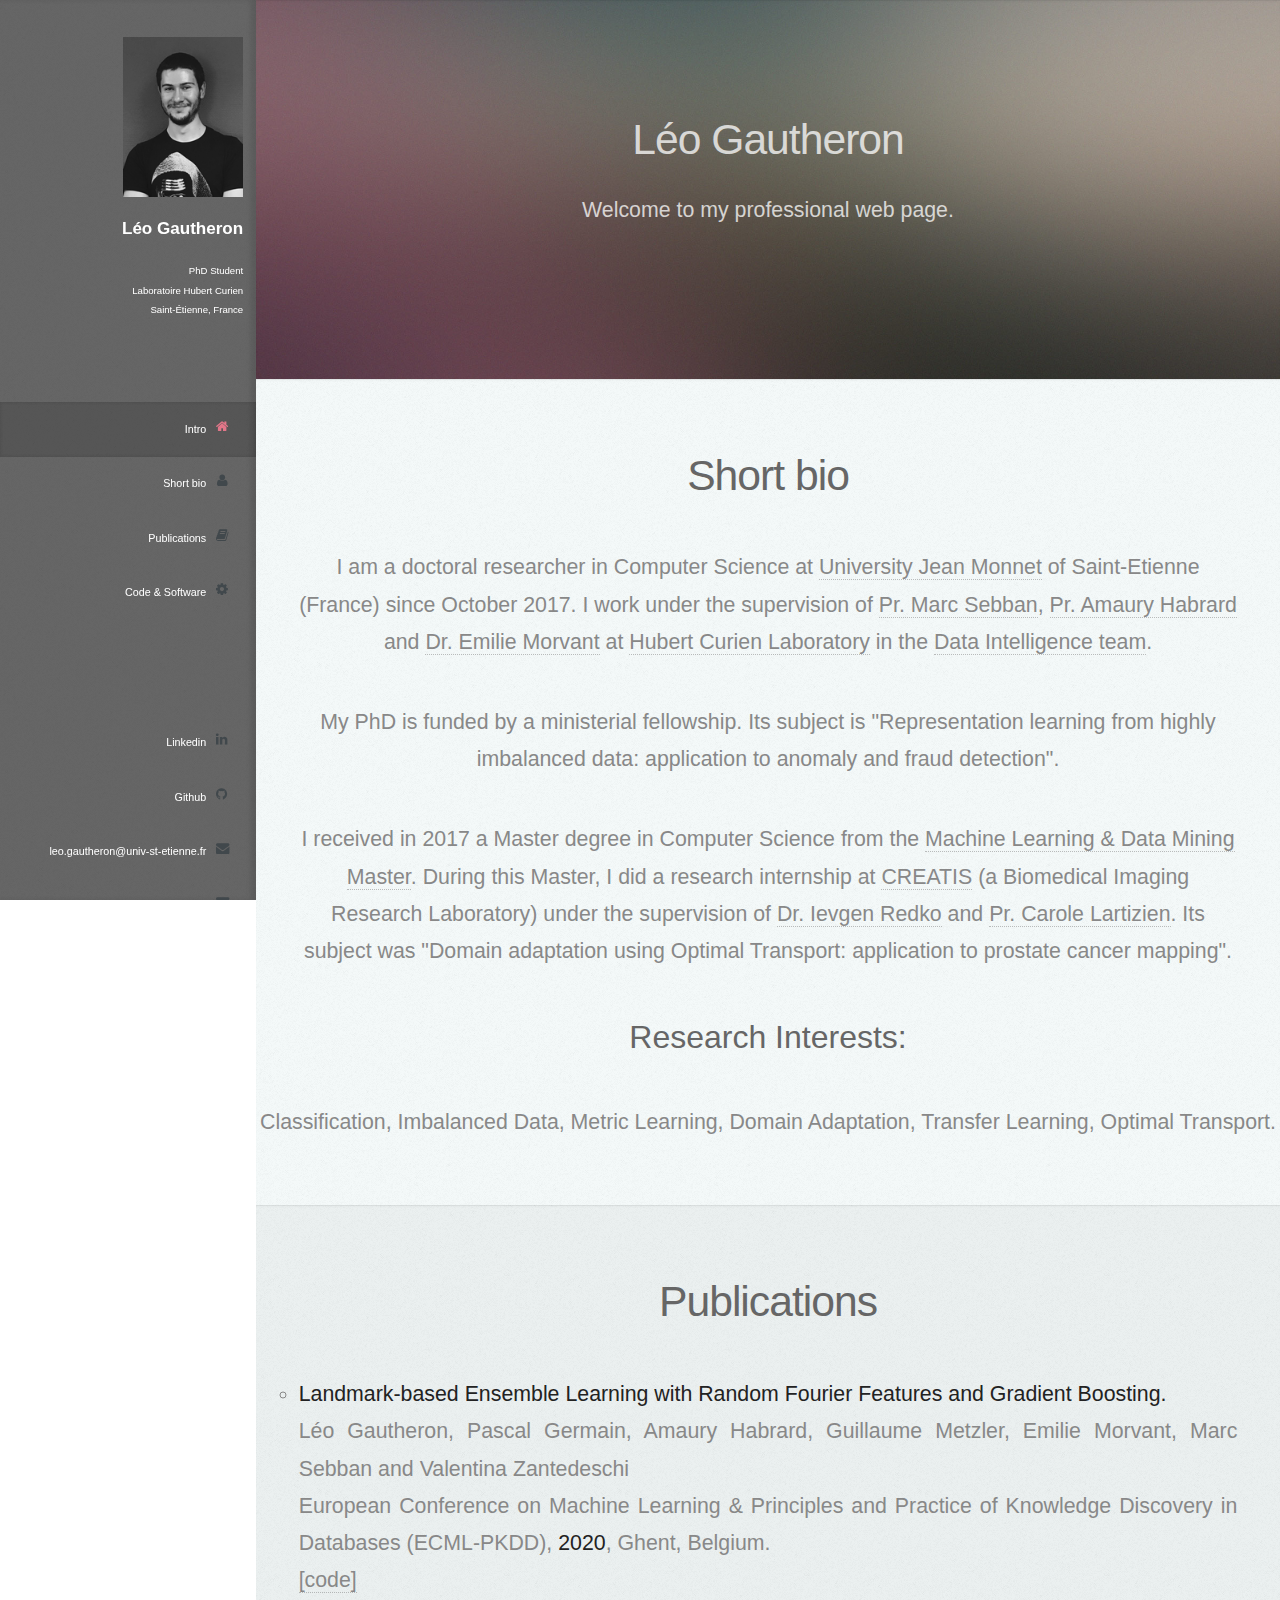
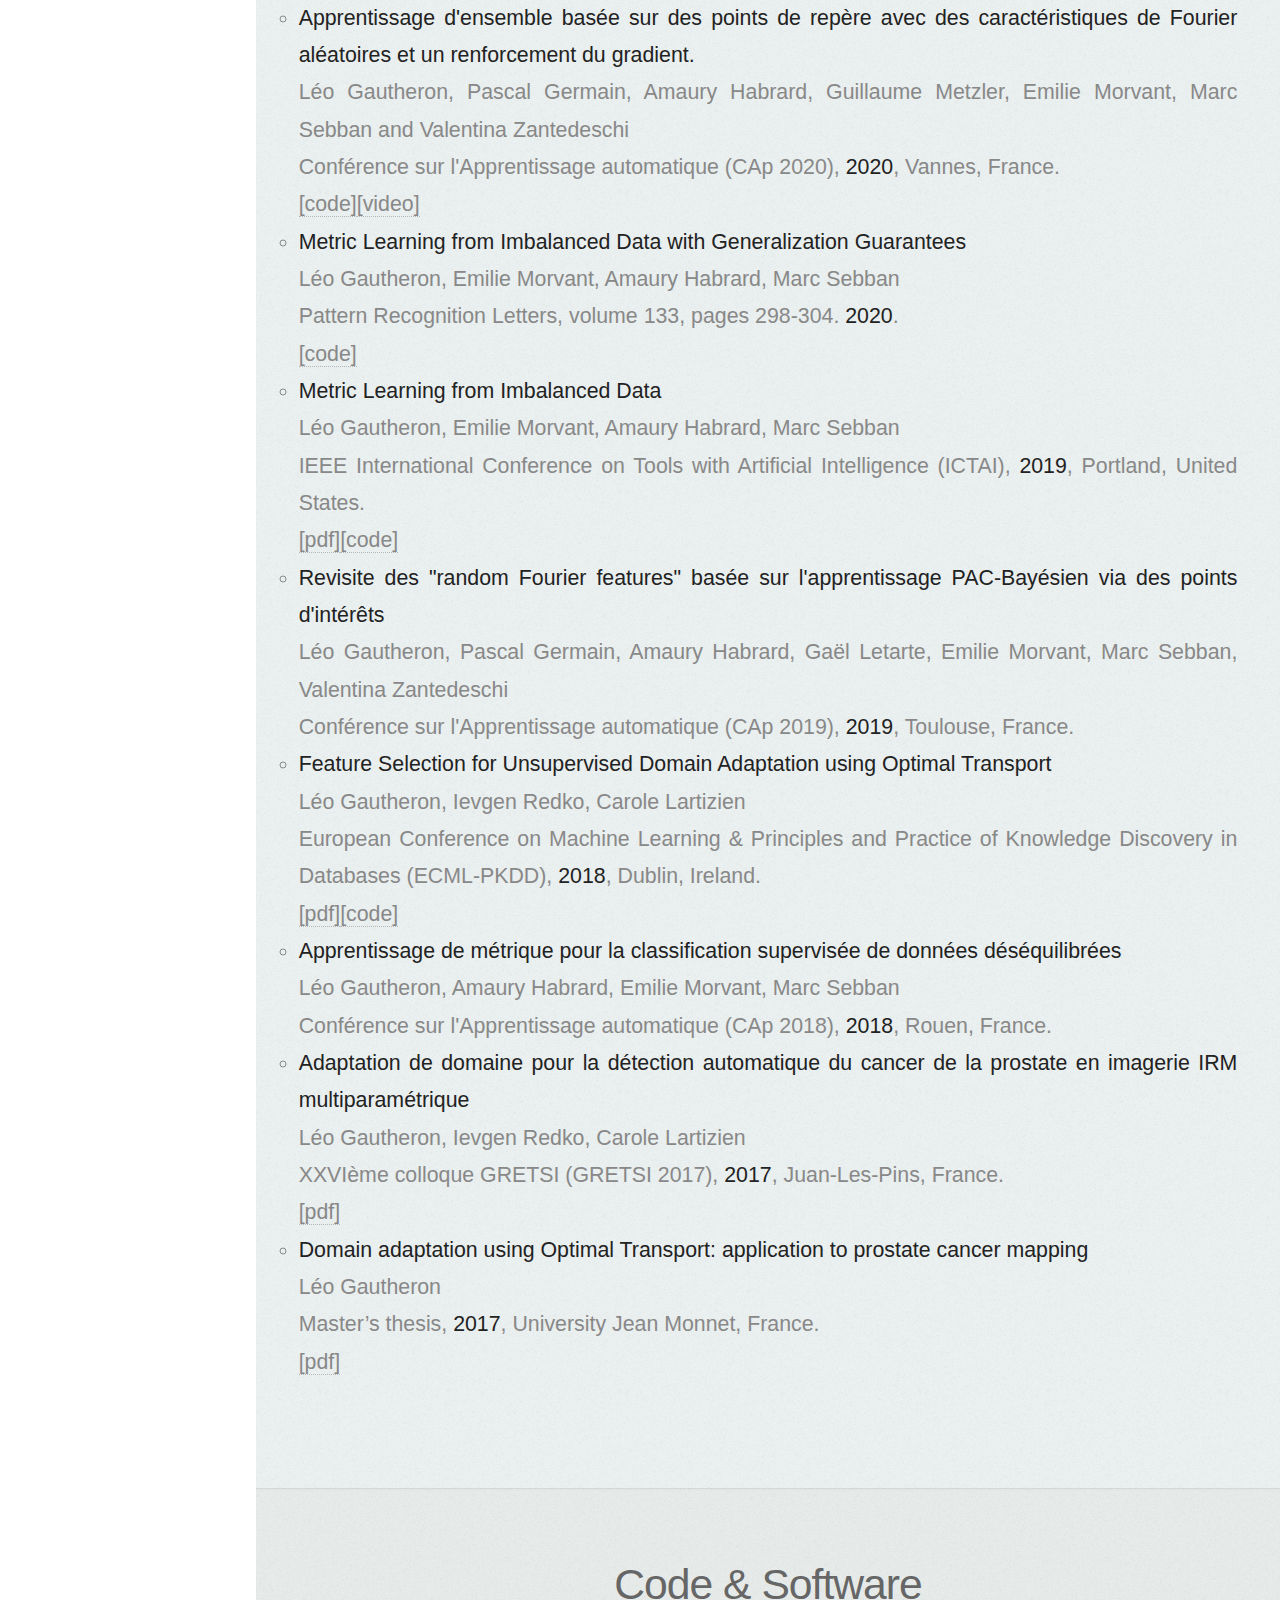
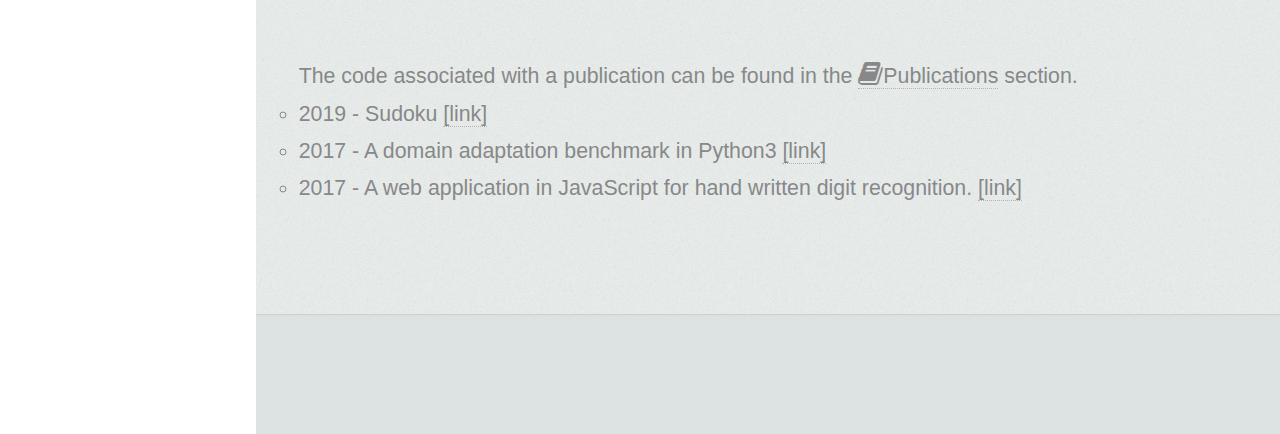
==== commit 7bbed4cb: "update" ====
--- a/index.html
+++ b/index.html
@@ -90,6 +90,18 @@
                     <h2>Publications</h2>
                 </header>
                 <ul style="list-style-type: circle;">
+                    <li><strong>Landmark-based Ensemble Learning with Random Fourier Features and Gradient Boosting.</strong>
+                        <br> Léo Gautheron, Pascal Germain, Amaury Habrard, Guillaume Metzler, Emilie Morvant, Marc Sebban and Valentina Zantedeschi
+                        <br> European Conference on Machine Learning & Principles and Practice of Knowledge Discovery in Databases (ECML-PKDD), <strong>2020</strong>, Ghent, Belgium.
+                        <br>
+                        <a href="https://github.com/LeoGautheron/ECML2020-GradientBoostingRandomFourierFeatures" target="_blank">[code]</a></li>
+
+                    <li><strong>Apprentissage d'ensemble basée sur des points de repère avec des caractéristiques de Fourier aléatoires et un renforcement du gradient.</strong>
+                        <br> Léo Gautheron, Pascal Germain, Amaury Habrard, Guillaume Metzler, Emilie Morvant, Marc Sebban and Valentina Zantedeschi
+                        <br> Conférence sur l'Apprentissage automatique (CAp 2020), <strong>2020</strong>, Vannes, France.
+                        <br>
+                        <a href="https://github.com/LeoGautheron/ECML2020-GradientBoostingRandomFourierFeatures" target="_blank">[code]</a><a href="https://www.youtube.com/watch?v=aZSXHYiV1xk" target="_blank">[video]</a></li>
+
                     <li><strong>Metric Learning from Imbalanced Data with Generalization Guarantees</strong>
                         <br> Léo Gautheron, Emilie Morvant, Amaury Habrard, Marc Sebban
                         <br> Pattern Recognition Letters, volume 133, pages 298-304. <strong>2020</strong>.
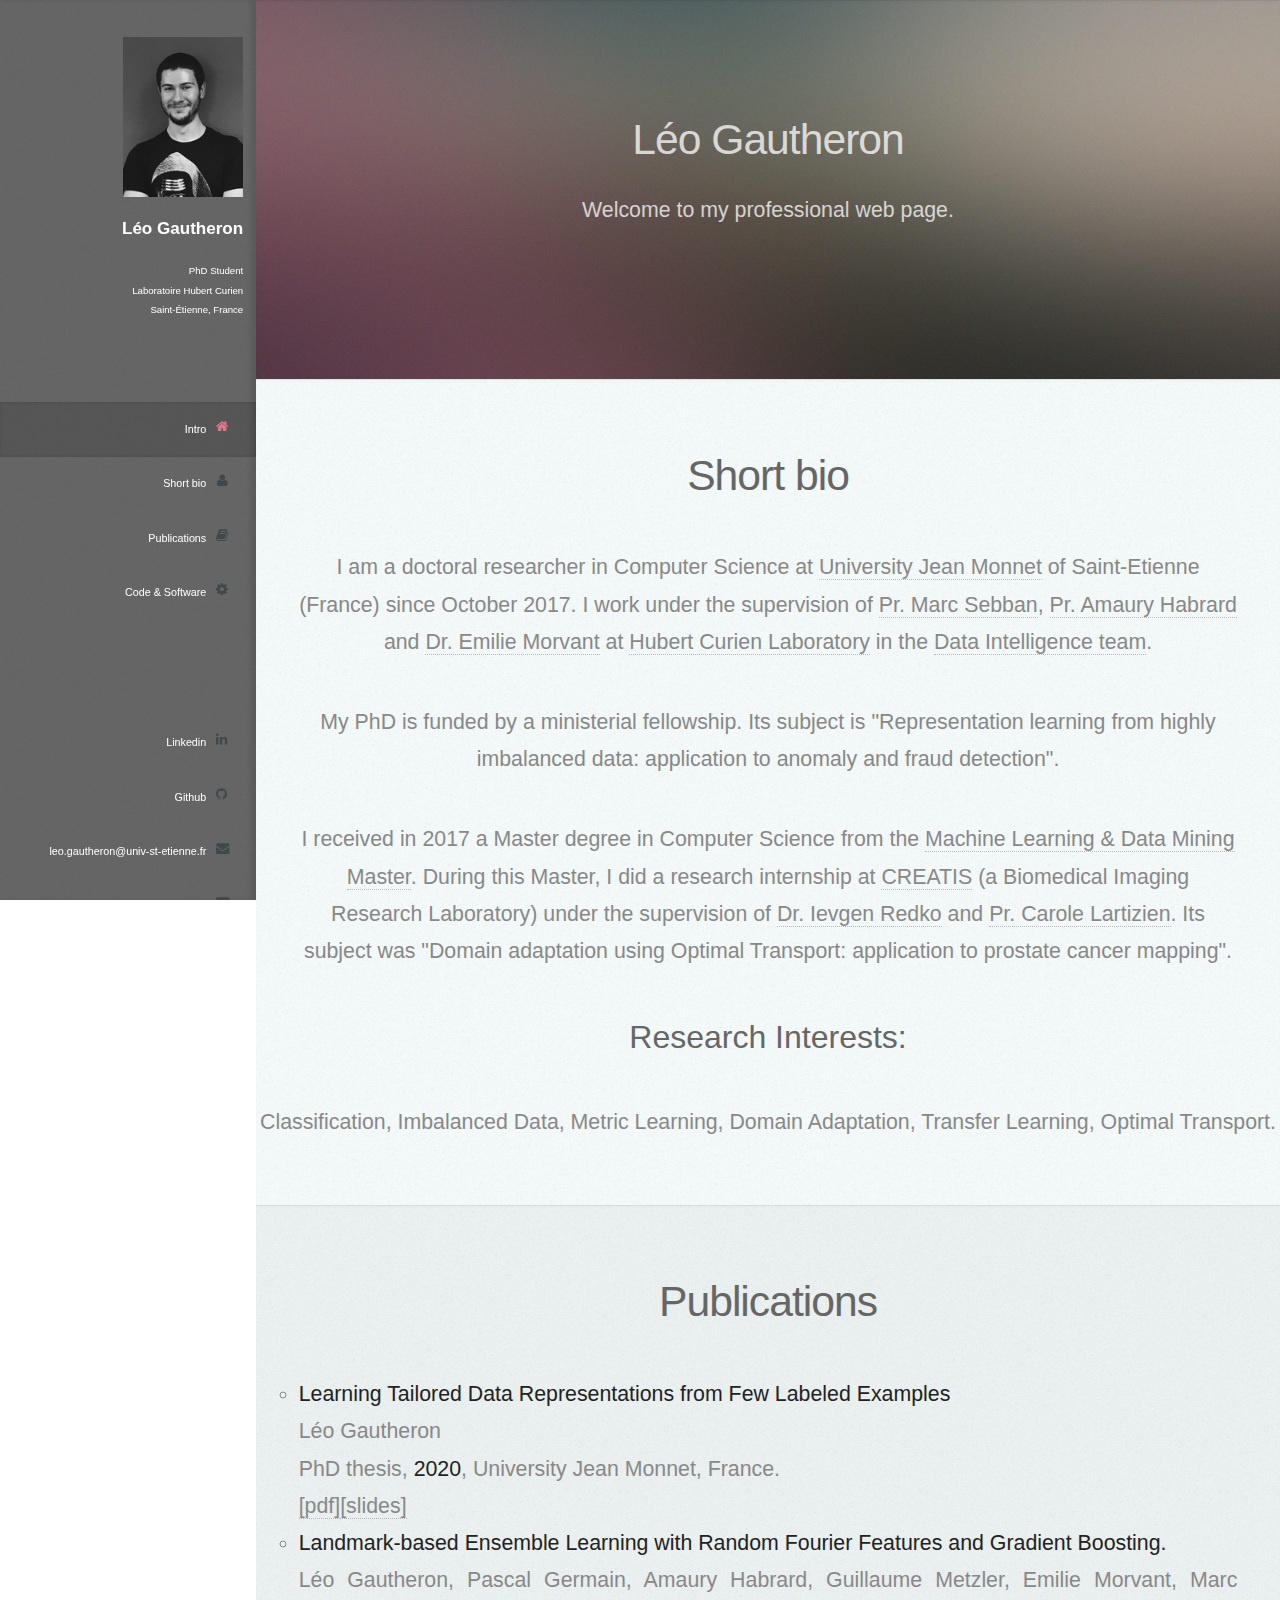
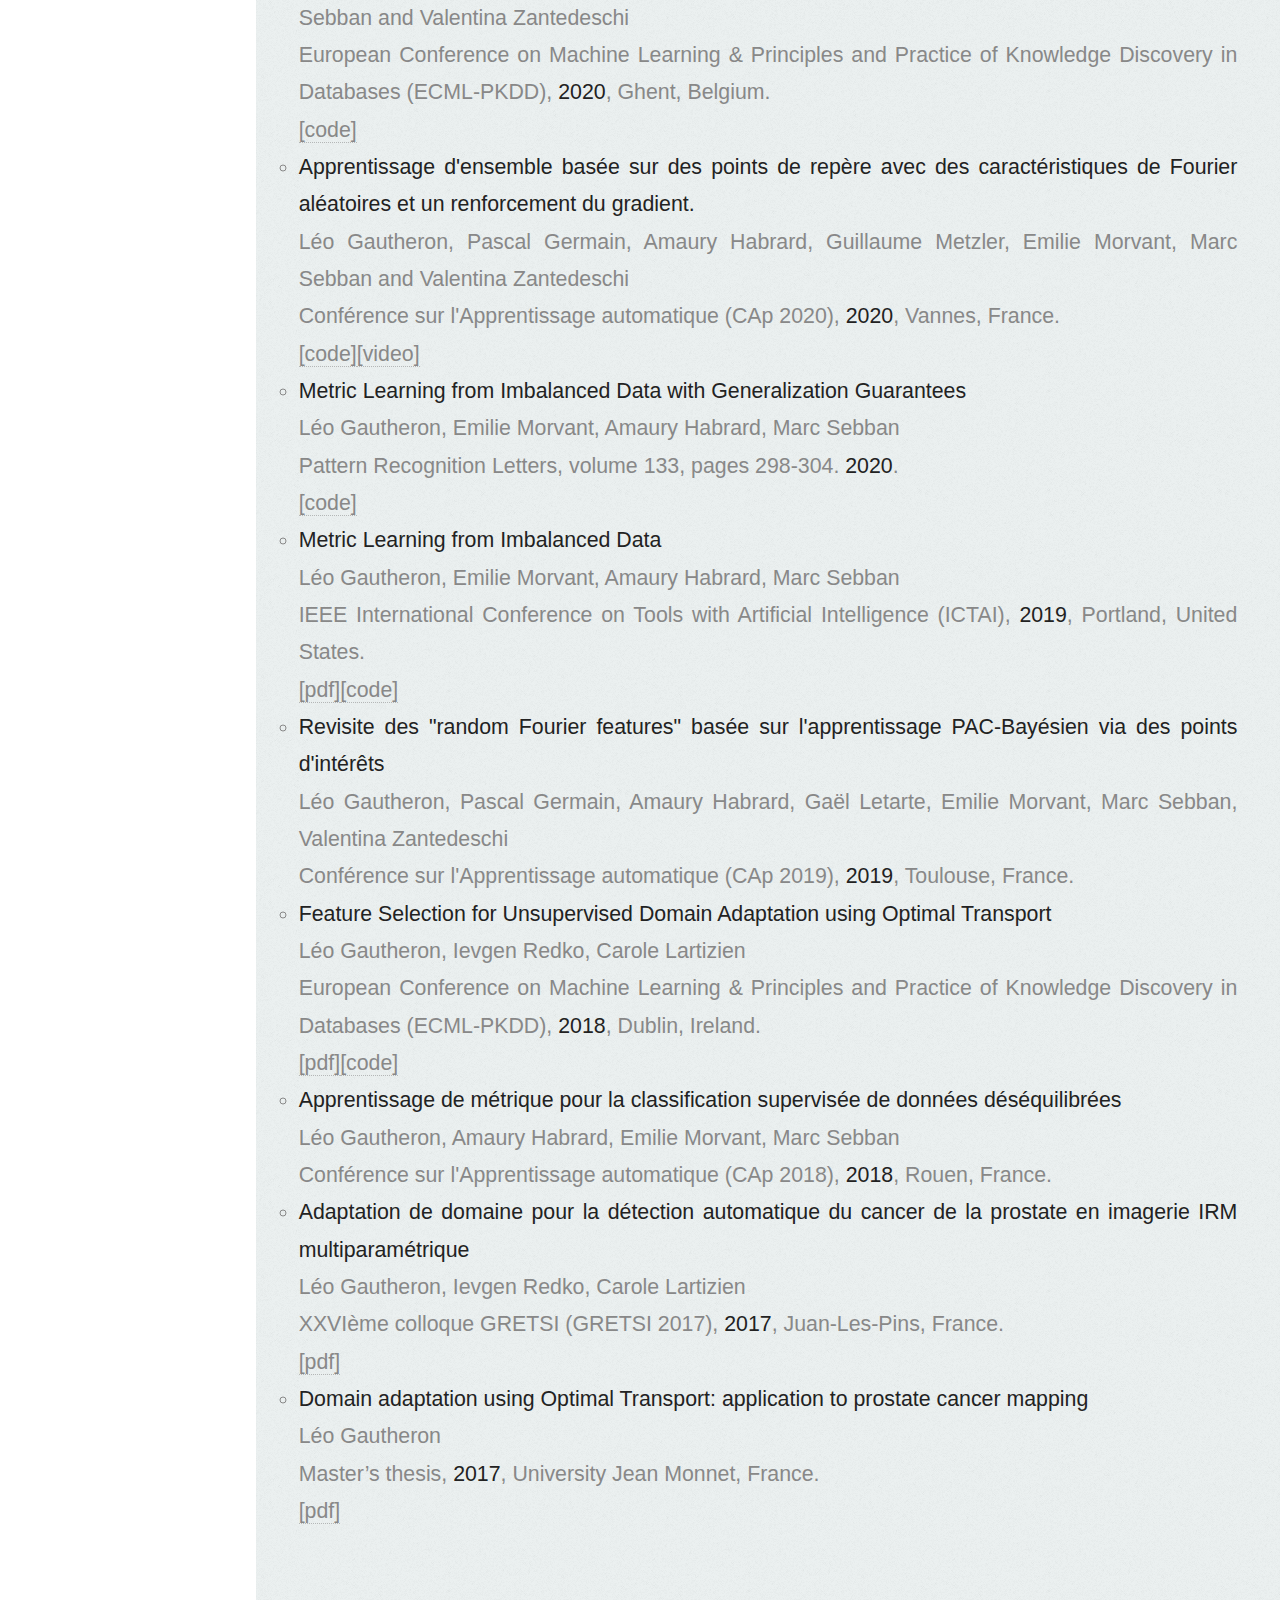
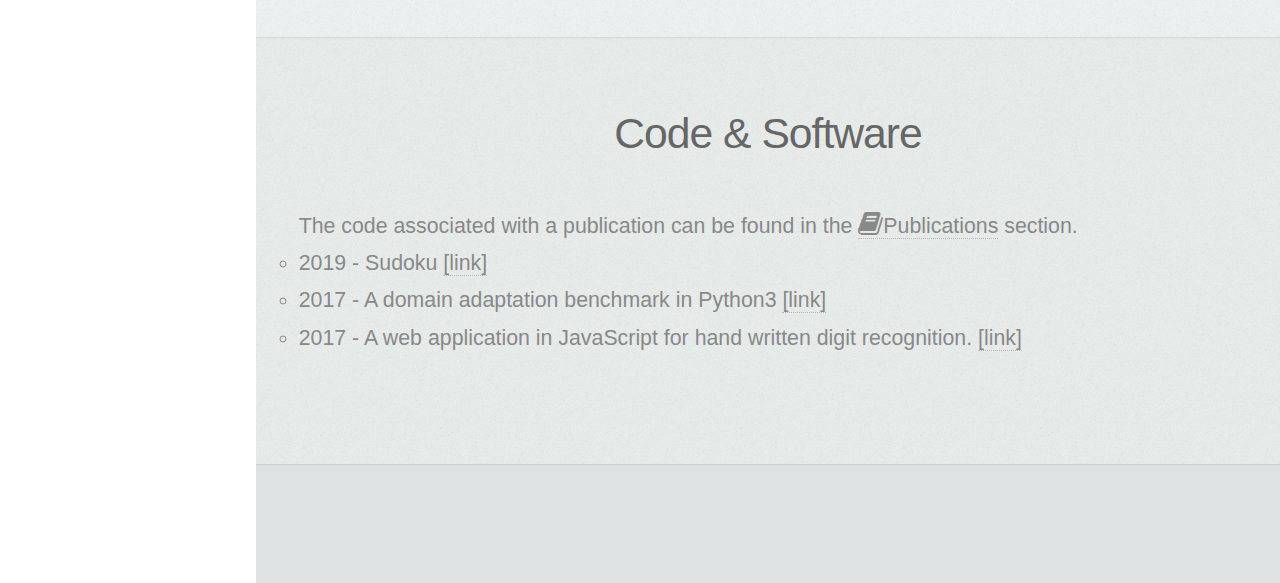
==== commit 7ea26bd5: "update website" ====
--- a/index.html
+++ b/index.html
@@ -90,6 +90,12 @@
                     <h2>Publications</h2>
                 </header>
                 <ul style="list-style-type: circle;">
+                    <li><strong>Learning Tailored Data Representations from Few Labeled Examples</strong>
+                        <br> Léo Gautheron
+                        <br> PhD thesis, <strong>2020</strong>, University Jean Monnet, France.
+                        <br>
+                        <a href="publications/2020-PhDThesis.pdf" target="_blank">[pdf]</a><a href="publications/2020-SlidesPhDThesis.pdf" target="_blank">[slides]</a></li>
+
                     <li><strong>Landmark-based Ensemble Learning with Random Fourier Features and Gradient Boosting.</strong>
                         <br> Léo Gautheron, Pascal Germain, Amaury Habrard, Guillaume Metzler, Emilie Morvant, Marc Sebban and Valentina Zantedeschi
                         <br> European Conference on Machine Learning & Principles and Practice of Knowledge Discovery in Databases (ECML-PKDD), <strong>2020</strong>, Ghent, Belgium.
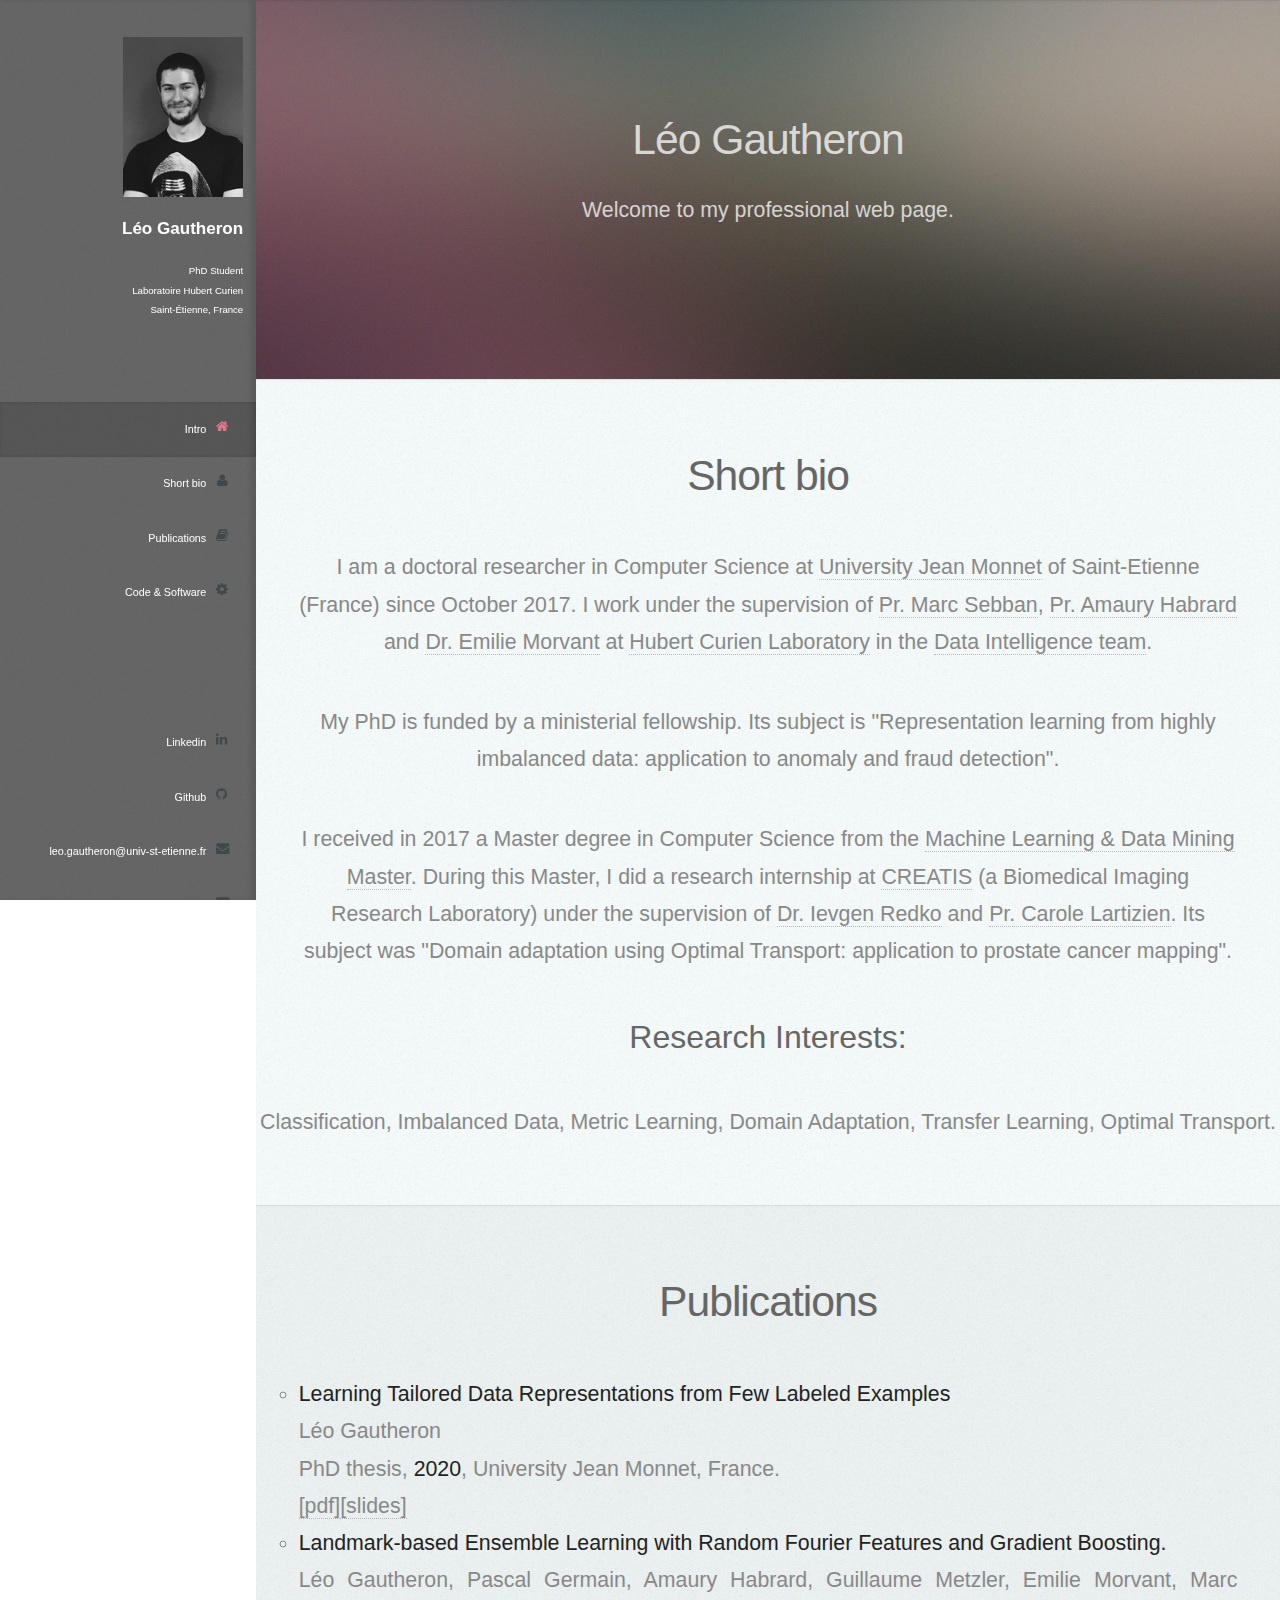
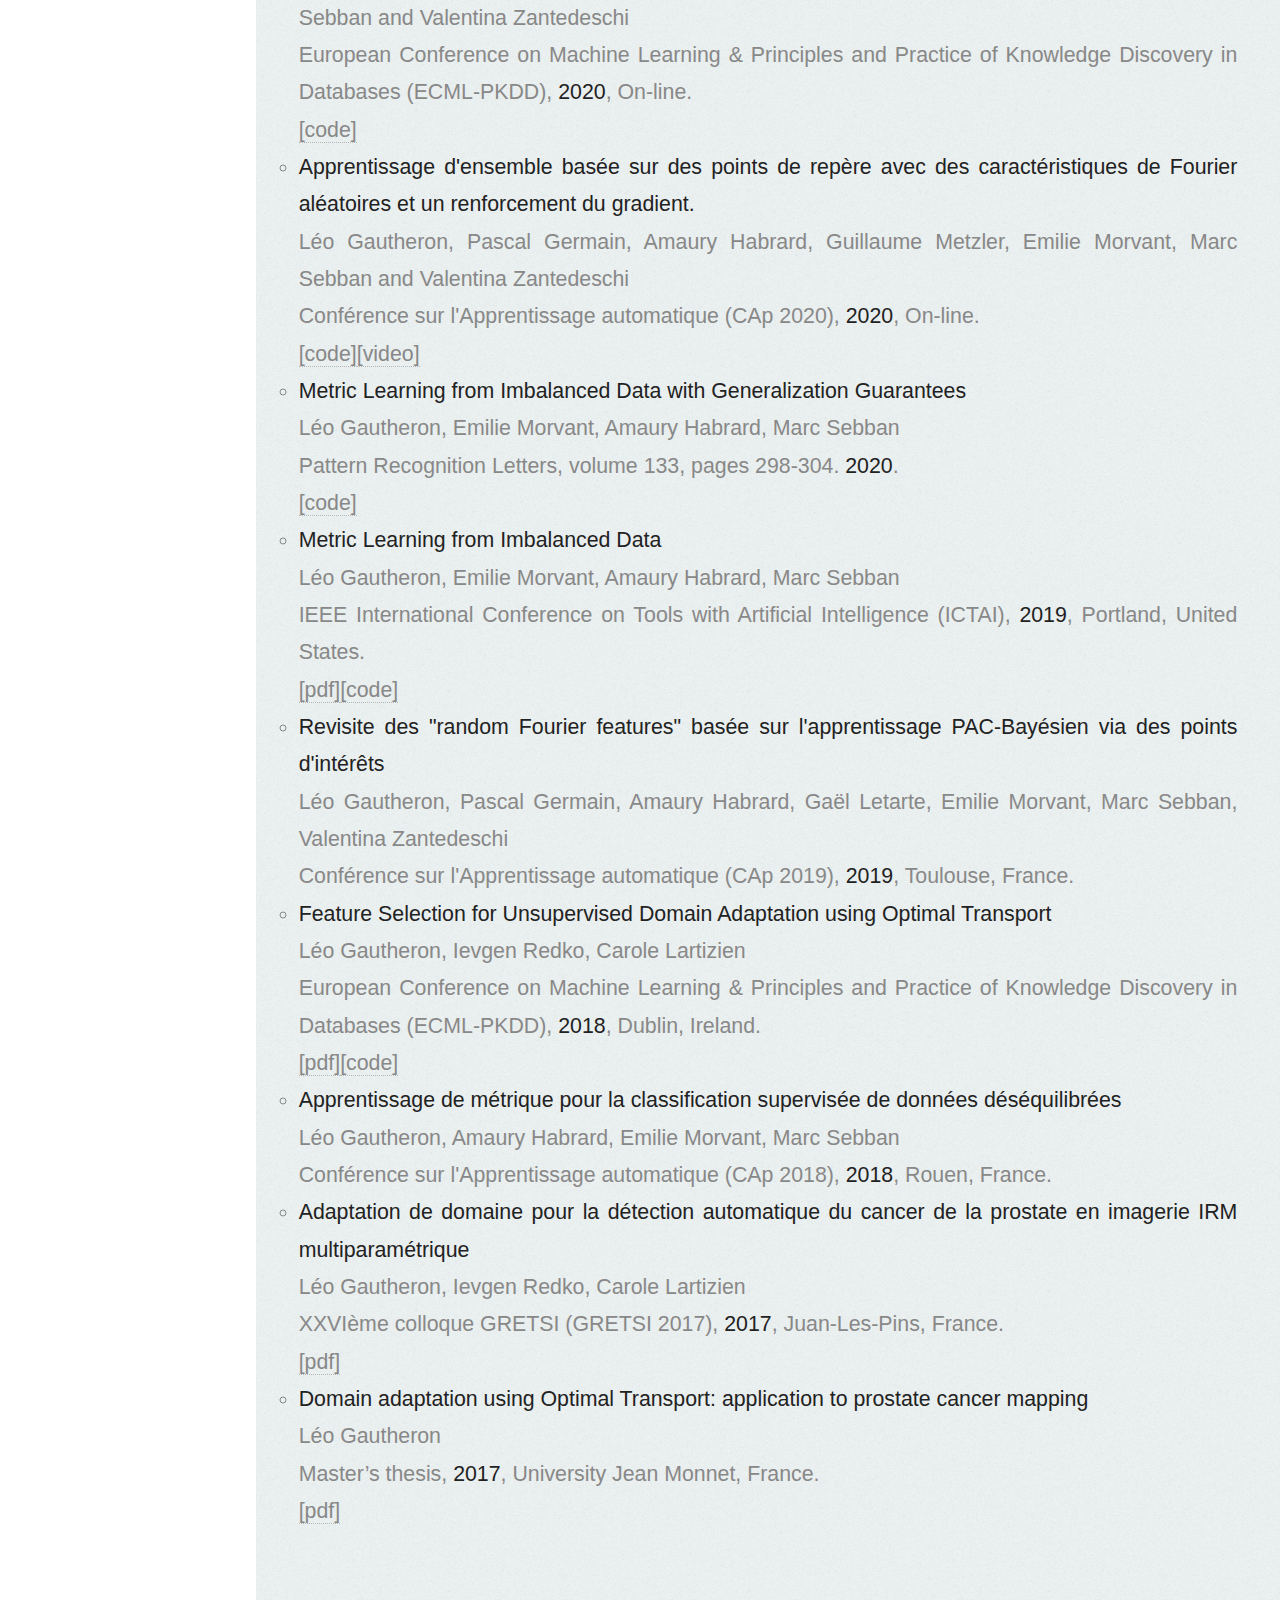
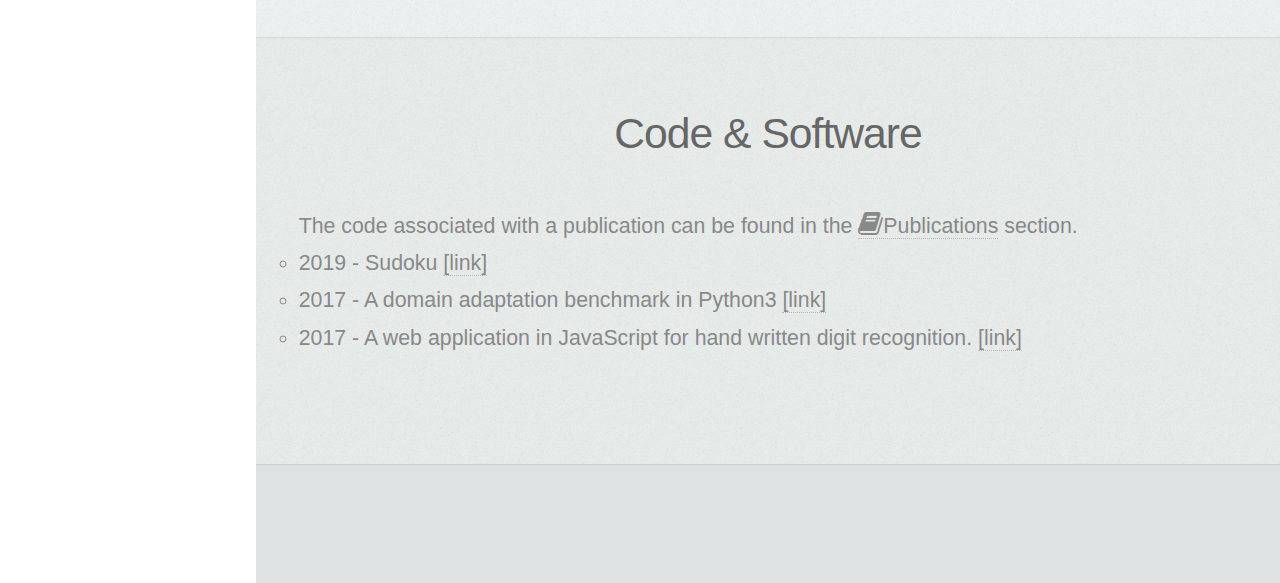
==== commit 55af02da: "update" ====
--- a/index.html
+++ b/index.html
@@ -98,13 +98,13 @@
 
                     <li><strong>Landmark-based Ensemble Learning with Random Fourier Features and Gradient Boosting.</strong>
                         <br> Léo Gautheron, Pascal Germain, Amaury Habrard, Guillaume Metzler, Emilie Morvant, Marc Sebban and Valentina Zantedeschi
-                        <br> European Conference on Machine Learning & Principles and Practice of Knowledge Discovery in Databases (ECML-PKDD), <strong>2020</strong>, Ghent, Belgium.
+                        <br> European Conference on Machine Learning & Principles and Practice of Knowledge Discovery in Databases (ECML-PKDD), <strong>2020</strong>, On-line.
                         <br>
                         <a href="https://github.com/LeoGautheron/ECML2020-GradientBoostingRandomFourierFeatures" target="_blank">[code]</a></li>
 
                     <li><strong>Apprentissage d'ensemble basée sur des points de repère avec des caractéristiques de Fourier aléatoires et un renforcement du gradient.</strong>
                         <br> Léo Gautheron, Pascal Germain, Amaury Habrard, Guillaume Metzler, Emilie Morvant, Marc Sebban and Valentina Zantedeschi
-                        <br> Conférence sur l'Apprentissage automatique (CAp 2020), <strong>2020</strong>, Vannes, France.
+                        <br> Conférence sur l'Apprentissage automatique (CAp 2020), <strong>2020</strong>, On-line.
                         <br>
                         <a href="https://github.com/LeoGautheron/ECML2020-GradientBoostingRandomFourierFeatures" target="_blank">[code]</a><a href="https://www.youtube.com/watch?v=aZSXHYiV1xk" target="_blank">[video]</a></li>
 
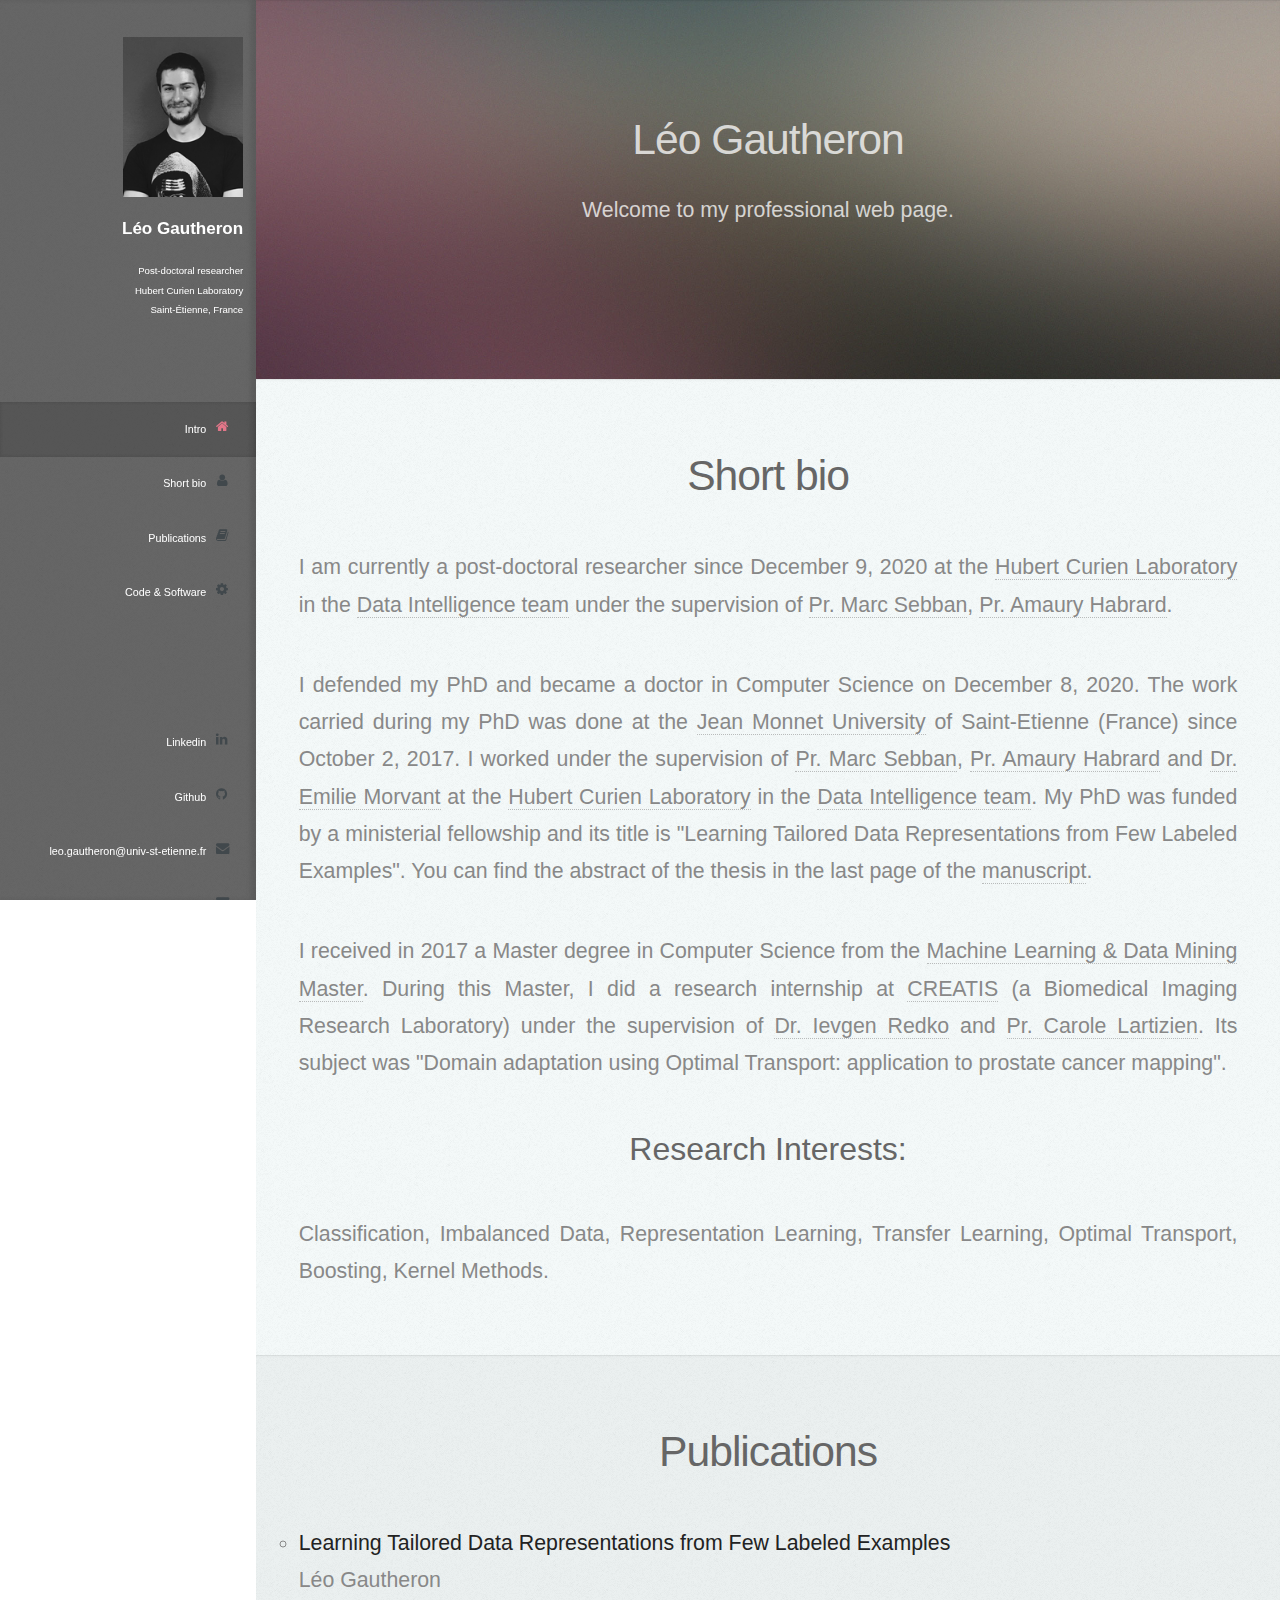
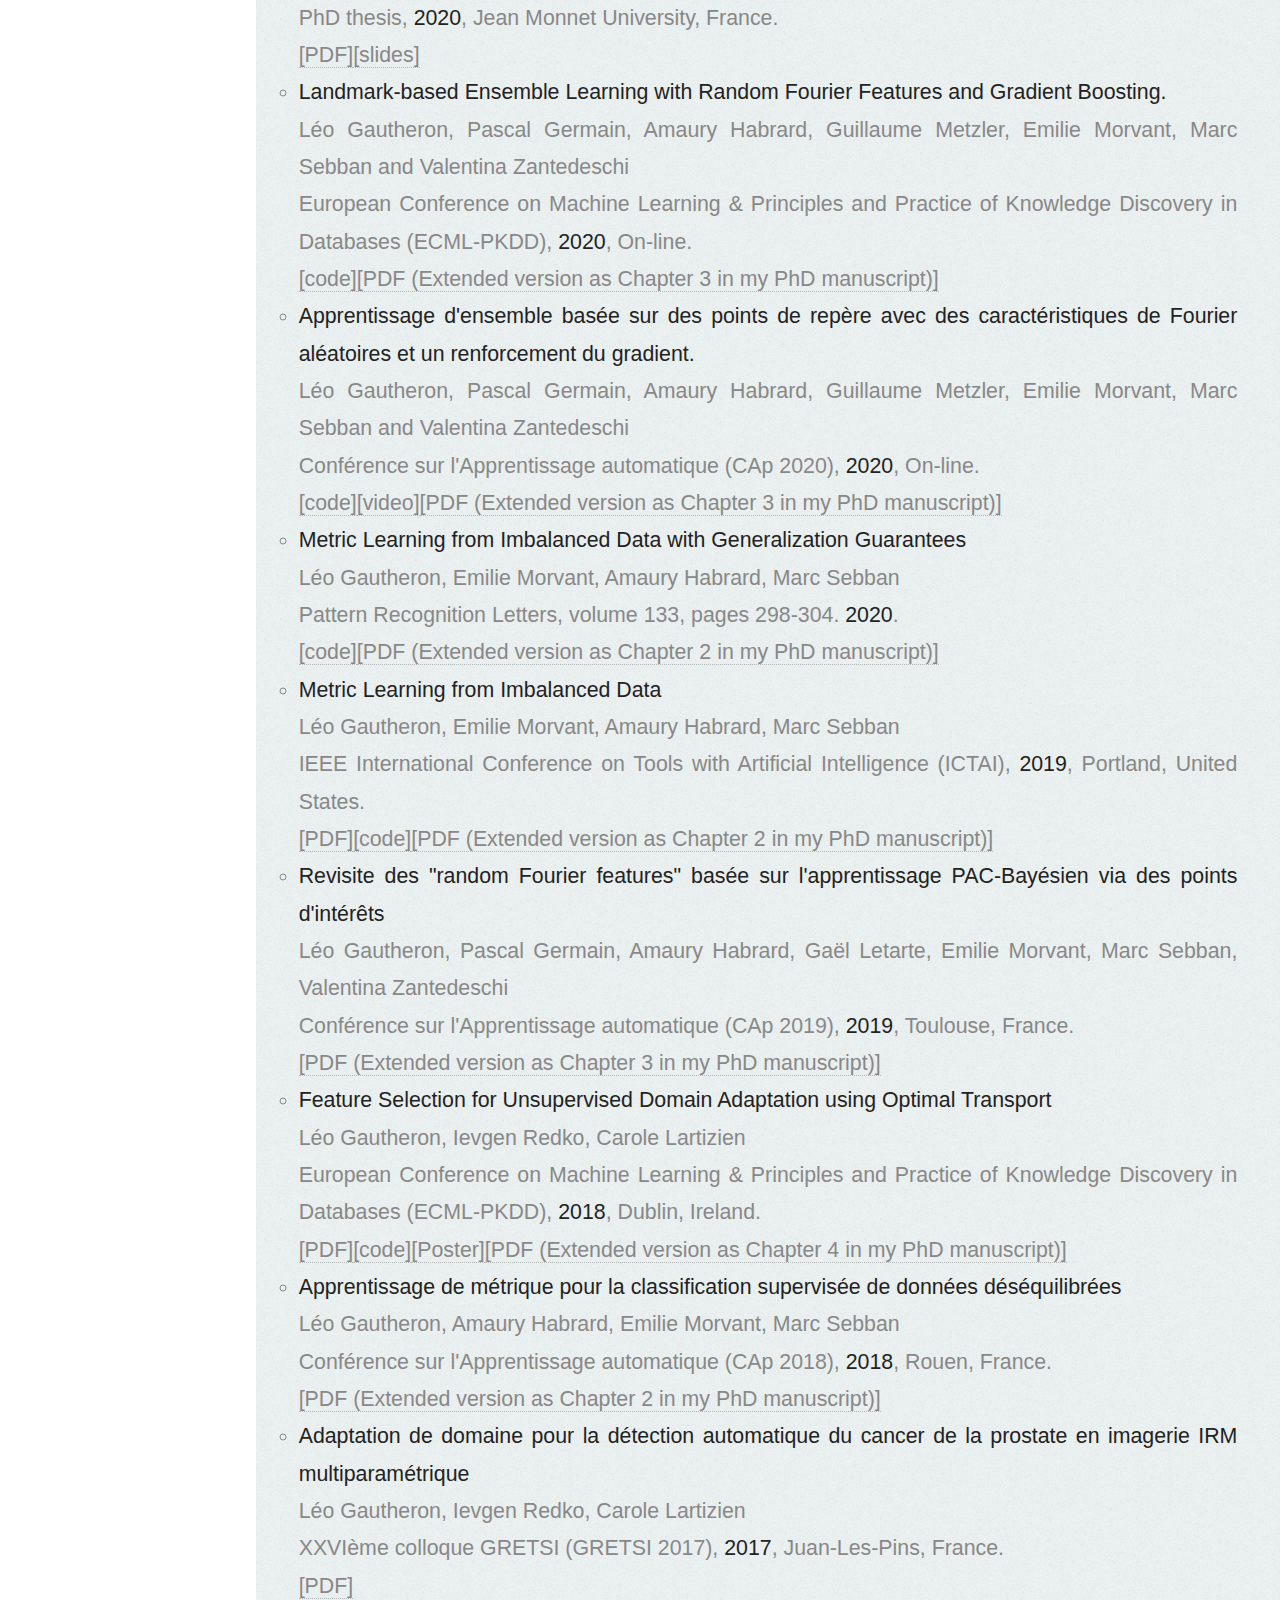
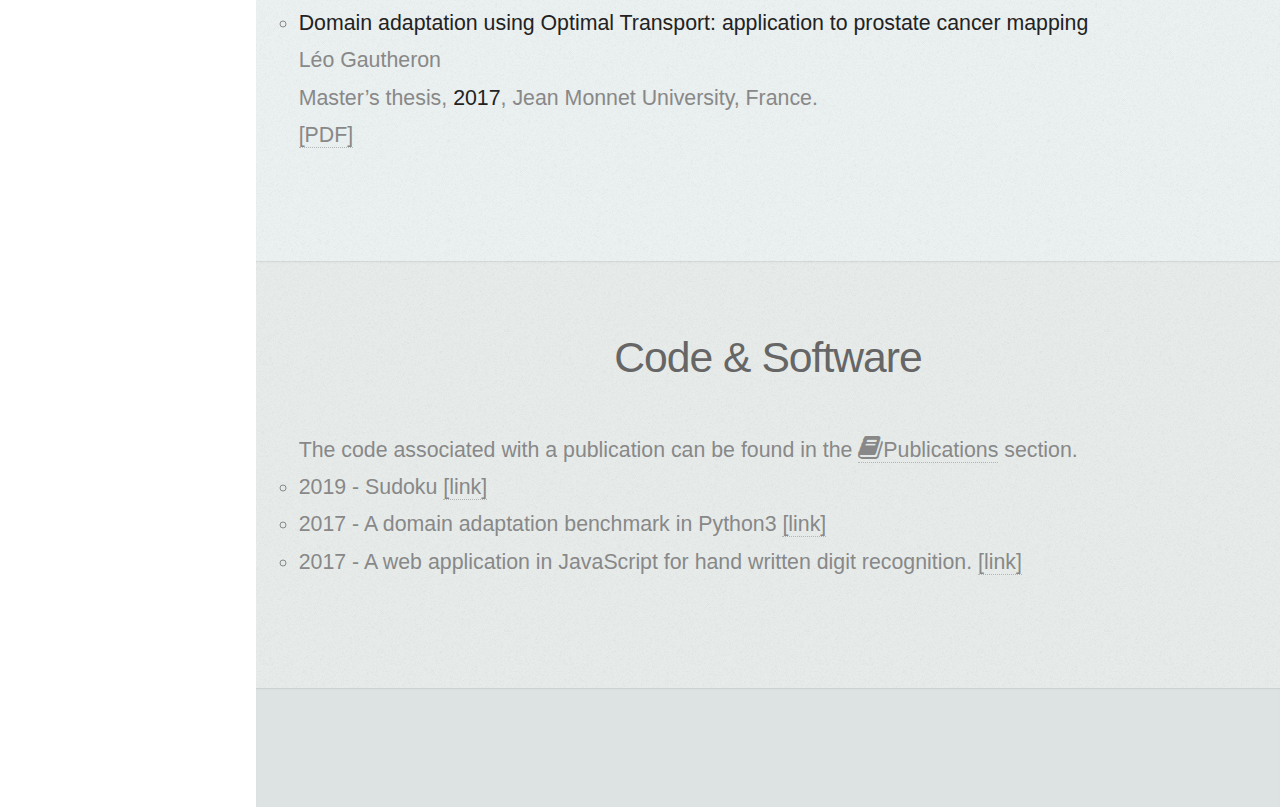
==== commit 614d4dc0: "update" ====
--- a/index.html
+++ b/index.html
@@ -24,8 +24,8 @@
             <div id="logo">
                 <span class="image avatar48"><img src="images/avatar.jpg" alt="" /></span>
                 <h1 id="title">Léo Gautheron</h1>
-                <p>PhD Student
-                    <br> Laboratoire Hubert Curien
+                <p>Post-doctoral researcher
+                    <br> Hubert Curien Laboratory
                     <br> Saint-Étienne, France
                     <br>
                     <br>
@@ -64,23 +64,33 @@
         </section>
         <!-- Short bio -->
         <section id="bio" class="two">
-            <div class="container">
+            <div class="container justify">
                 <header>
                     <h2>Short bio</h2>
                 </header>
-
-                <p>I am a doctoral researcher in Computer Science at <a href="https://www.univ-st-etienne.fr/" target="_blank">University Jean Monnet</a> of Saint-Etienne (France) since October 2017. I work under the supervision of <a href="https://perso.univ-st-etienne.fr/sebbanma/" target="_blank">Pr. Marc Sebban</a>, <a href="https://perso.univ-st-etienne.fr/habrarda/" target="_blank"> Pr. Amaury Habrard</a> and <a href="http://perso.univ-st-etienne.fr/me63854h/" target="_blank">Dr. Emilie Morvant</a> at <a href="http://laboratoirehubertcurien.fr" target="_blank">Hubert Curien Laboratory</a> in the <a href="https://laboratoirehubertcurien.univ-st-etienne.fr/en/teams/data-intelligence.html" target="_blank">Data Intelligence team</a>.
-                </p>
-
-                <p>My PhD is funded by a ministerial fellowship. Its subject is "Representation learning from highly imbalanced data: application to anomaly and fraud detection".</p>
-
-                <p>I received in 2017 a Master degree in Computer Science from the <a href="https://mldm.univ-st-etienne.fr/" target="_blank">Machine Learning & Data Mining Master</a>. During this Master, I did a research internship at <a href="https://www.creatis.insa-lyon.fr" target="_blank">CREATIS</a> (a Biomedical Imaging Research Laboratory) under the supervision of <a href="https://sites.google.com/site/redkoievgen" target="_blank">Dr. Ievgen Redko</a> and <a href="https://www.creatis.insa-lyon.fr/~lartizien/" target="_blank">Pr. Carole Lartizien</a>. Its subject was "Domain adaptation using Optimal Transport: application to prostate cancer mapping".</p>
+                <p>
+                I am currently a post-doctoral researcher since December 9, 2020 at the <a href="http://laboratoirehubertcurien.fr" target="_blank">Hubert Curien Laboratory</a> in the <a href="https://laboratoirehubertcurien.univ-st-etienne.fr/en/teams/data-intelligence.html" target="_blank">Data Intelligence team</a> under the supervision of <a href="https://perso.univ-st-etienne.fr/sebbanma/" target="_blank">Pr. Marc Sebban</a>, <a href="https://perso.univ-st-etienne.fr/habrarda/" target="_blank"> Pr. Amaury Habrard</a>.
+                </p>
+
+                <p>
+                I defended my PhD and became a doctor in Computer Science on December 8, 2020.
+                The work carried during my PhD was done at the <a href="https://www.univ-st-etienne.fr/" target="_blank">Jean Monnet University</a> of Saint-Etienne (France) since October 2, 2017.
+                I worked under the supervision of <a href="https://perso.univ-st-etienne.fr/sebbanma/" target="_blank">Pr. Marc Sebban</a>, <a href="https://perso.univ-st-etienne.fr/habrarda/" target="_blank"> Pr. Amaury Habrard</a> and <a href="http://perso.univ-st-etienne.fr/me63854h/" target="_blank">Dr. Emilie Morvant</a> at the <a href="http://laboratoirehubertcurien.fr" target="_blank">Hubert Curien Laboratory</a> in the <a href="https://laboratoirehubertcurien.univ-st-etienne.fr/en/teams/data-intelligence.html" target="_blank">Data Intelligence team</a>.
+                My PhD was funded by a ministerial fellowship and its title is "Learning Tailored Data Representations from Few Labeled Examples".
+                You can find the abstract of the thesis in the last page of the <a href="publications/2020-PhDThesis.pdf" target="_blank">manuscript</a>.
+                </p>
+
+                <p>
+                I received in 2017 a Master degree in Computer Science from the <a href="https://mldm.univ-st-etienne.fr/" target="_blank">Machine Learning & Data Mining Master</a>.
+                During this Master, I did a research internship at <a href="https://www.creatis.insa-lyon.fr" target="_blank">CREATIS</a> (a Biomedical Imaging Research Laboratory) under the supervision of <a href="https://sites.google.com/site/redkoievgen" target="_blank">Dr. Ievgen Redko</a> and <a href="https://www.creatis.insa-lyon.fr/~lartizien/" target="_blank">Pr. Carole Lartizien</a>.
+                Its subject was "Domain adaptation using Optimal Transport: application to prostate cancer mapping".
+                </p>
             </div>
             <header>
                 <h3>Research Interests:</h3>
             </header>
-            <p>
-                Classification, Imbalanced Data, Metric Learning, Domain Adaptation, Transfer Learning, Optimal Transport.
+            <p class="container justify">
+            Classification, Imbalanced Data, Representation Learning, Transfer Learning, Optimal Transport, Boosting, Kernel Methods.
             </p>
         </section>
         <!-- Publications -->
@@ -92,59 +102,63 @@
                 <ul style="list-style-type: circle;">
                     <li><strong>Learning Tailored Data Representations from Few Labeled Examples</strong>
                         <br> Léo Gautheron
-                        <br> PhD thesis, <strong>2020</strong>, University Jean Monnet, France.
-                        <br>
-                        <a href="publications/2020-PhDThesis.pdf" target="_blank">[pdf]</a><a href="publications/2020-SlidesPhDThesis.pdf" target="_blank">[slides]</a></li>
+                        <br> PhD thesis, <strong>2020</strong>, Jean Monnet University, France.
+                        <br>
+                        <a href="publications/2020-PhDThesis.pdf" target="_blank">[PDF]</a><a href="publications/2020-SlidesPhDThesis.pdf" target="_blank">[slides]</a></li>
 
                     <li><strong>Landmark-based Ensemble Learning with Random Fourier Features and Gradient Boosting.</strong>
                         <br> Léo Gautheron, Pascal Germain, Amaury Habrard, Guillaume Metzler, Emilie Morvant, Marc Sebban and Valentina Zantedeschi
                         <br> European Conference on Machine Learning & Principles and Practice of Knowledge Discovery in Databases (ECML-PKDD), <strong>2020</strong>, On-line.
                         <br>
-                        <a href="https://github.com/LeoGautheron/ECML2020-GradientBoostingRandomFourierFeatures" target="_blank">[code]</a></li>
+                        <a href="https://github.com/LeoGautheron/ECML2020-GradientBoostingRandomFourierFeatures" target="_blank">[code]</a><a href="publications/2020-PhDThesis.pdf#page=65" target="_blank">[PDF (Extended version as Chapter 3 in my PhD manuscript)]</a></li>
 
                     <li><strong>Apprentissage d'ensemble basée sur des points de repère avec des caractéristiques de Fourier aléatoires et un renforcement du gradient.</strong>
                         <br> Léo Gautheron, Pascal Germain, Amaury Habrard, Guillaume Metzler, Emilie Morvant, Marc Sebban and Valentina Zantedeschi
                         <br> Conférence sur l'Apprentissage automatique (CAp 2020), <strong>2020</strong>, On-line.
                         <br>
-                        <a href="https://github.com/LeoGautheron/ECML2020-GradientBoostingRandomFourierFeatures" target="_blank">[code]</a><a href="https://www.youtube.com/watch?v=aZSXHYiV1xk" target="_blank">[video]</a></li>
+                        <a href="https://github.com/LeoGautheron/ECML2020-GradientBoostingRandomFourierFeatures" target="_blank">[code]</a><a href="https://www.youtube.com/watch?v=aZSXHYiV1xk" target="_blank">[video]</a><a href="publications/2020-PhDThesis.pdf#page=65" target="_blank">[PDF (Extended version as Chapter 3 in my PhD manuscript)]</a></li>
 
                     <li><strong>Metric Learning from Imbalanced Data with Generalization Guarantees</strong>
                         <br> Léo Gautheron, Emilie Morvant, Amaury Habrard, Marc Sebban
                         <br> Pattern Recognition Letters, volume 133, pages 298-304. <strong>2020</strong>.
                         <br>
-                        <a href="https://github.com/LeoGautheron/PRL2020-MetricLearningImbalancedData" target="_blank">[code]</a></li>
+                        <a href="https://github.com/LeoGautheron/PRL2020-MetricLearningImbalancedData" target="_blank">[code]</a><a href="publications/2020-PhDThesis.pdf#page=37" target="_blank">[PDF (Extended version as Chapter 2 in my PhD manuscript)]</a></li>
 
                     <li><strong>Metric Learning from Imbalanced Data</strong>
                         <br> Léo Gautheron, Emilie Morvant, Amaury Habrard, Marc Sebban
                         <br> IEEE International Conference on Tools with Artificial Intelligence (ICTAI), <strong>2019</strong>, Portland, United States.
                         <br>
-                        <a href="https://hal.archives-ouvertes.fr/hal-02276288" target="_blank">[pdf]</a><a href="https://github.com/LeoGautheron/ICTAI2019-MetricLearningImbalancedData" target="_blank">[code]</a></li>
+                        <a href="https://hal.archives-ouvertes.fr/hal-02276288" target="_blank">[PDF]</a><a href="https://github.com/LeoGautheron/ICTAI2019-MetricLearningImbalancedData" target="_blank">[code]</a><a href="publications/2020-PhDThesis.pdf#page=37" target="_blank">[PDF (Extended version as Chapter 2 in my PhD manuscript)]</a></li>
 
                     <li><strong>Revisite des "random Fourier features" basée sur l'apprentissage PAC-Bayésien via des points d'intérêts</strong>
                         <br> Léo Gautheron, Pascal Germain, Amaury Habrard, Gaël Letarte, Emilie Morvant, Marc Sebban, Valentina Zantedeschi
-                        <br> Conférence sur l'Apprentissage automatique (CAp 2019), <strong>2019</strong>, Toulouse, France.</li>
+                        <br> Conférence sur l'Apprentissage automatique (CAp 2019), <strong>2019</strong>, Toulouse, France.
+                        <br>
+                        <a href="publications/2020-PhDThesis.pdf#page=65" target="_blank">[PDF (Extended version as Chapter 3 in my PhD manuscript)]</a></li>
 
                     <li><strong>Feature Selection for Unsupervised Domain Adaptation using Optimal Transport</strong>
                         <br> Léo Gautheron, Ievgen Redko, Carole Lartizien
                         <br> European Conference on Machine Learning & Principles and Practice of Knowledge Discovery in Databases (ECML-PKDD), <strong>2018</strong>, Dublin, Ireland.
                         <br>
-                        <a href="https://arxiv.org/abs/1806.10861" target="_blank">[pdf]</a><a href="https://github.com/LeoGautheron/ECML2018-FeatureSelectionOptimalTransport" target="_blank">[code]</a></li>
+                        <a href="https://arxiv.org/abs/1806.10861" target="_blank">[PDF]</a><a href="https://github.com/LeoGautheron/ECML2018-FeatureSelectionOptimalTransport" target="_blank">[code]</a><a href="publications/2018-ECMLposter.pdf" target="_blank">[Poster]</a><a href="publications/2020-PhDThesis.pdf#page=87" target="_blank">[PDF (Extended version as Chapter 4 in my PhD manuscript)]</a></li>
 
                     <li><strong>Apprentissage de métrique pour la classification supervisée de données déséquilibrées</strong>
                         <br> Léo Gautheron, Amaury Habrard, Emilie Morvant, Marc Sebban
-                        <br> Conférence sur l'Apprentissage automatique (CAp 2018), <strong>2018</strong>, Rouen, France.</li>
+                        <br> Conférence sur l'Apprentissage automatique (CAp 2018), <strong>2018</strong>, Rouen, France.
+                        <br>
+                        <a href="publications/2020-PhDThesis.pdf#page=37" target="_blank">[PDF (Extended version as Chapter 2 in my PhD manuscript)]</a></li>
 
                     <li><strong>Adaptation de domaine pour la détection automatique du cancer de la prostate en imagerie IRM multiparamétrique</strong>
                         <br> Léo Gautheron, Ievgen Redko, Carole Lartizien
                         <br> XXVIème colloque GRETSI (GRETSI 2017), <strong>2017</strong>, Juan-Les-Pins, France.
                         <br>
-                        <a href="publications/2017-gretsifr.pdf" target="_blank">[pdf]</a></li>
+                        <a href="publications/2017-gretsifr.pdf" target="_blank">[PDF]</a></li>
 
                     <li><strong>Domain adaptation using Optimal Transport: application to prostate cancer mapping</strong>
                         <br> Léo Gautheron
-                        <br> Master’s thesis, <strong>2017</strong>, University Jean Monnet, France.
-                        <br>
-                        <a href="publications/2017-MasterThesis.pdf" target="_blank">[pdf]</a></li>
+                        <br> Master’s thesis, <strong>2017</strong>, Jean Monnet University, France.
+                        <br>
+                        <a href="publications/2017-MasterThesis.pdf" target="_blank">[PDF]</a></li>
                 </ul>
             </div>
         </section>
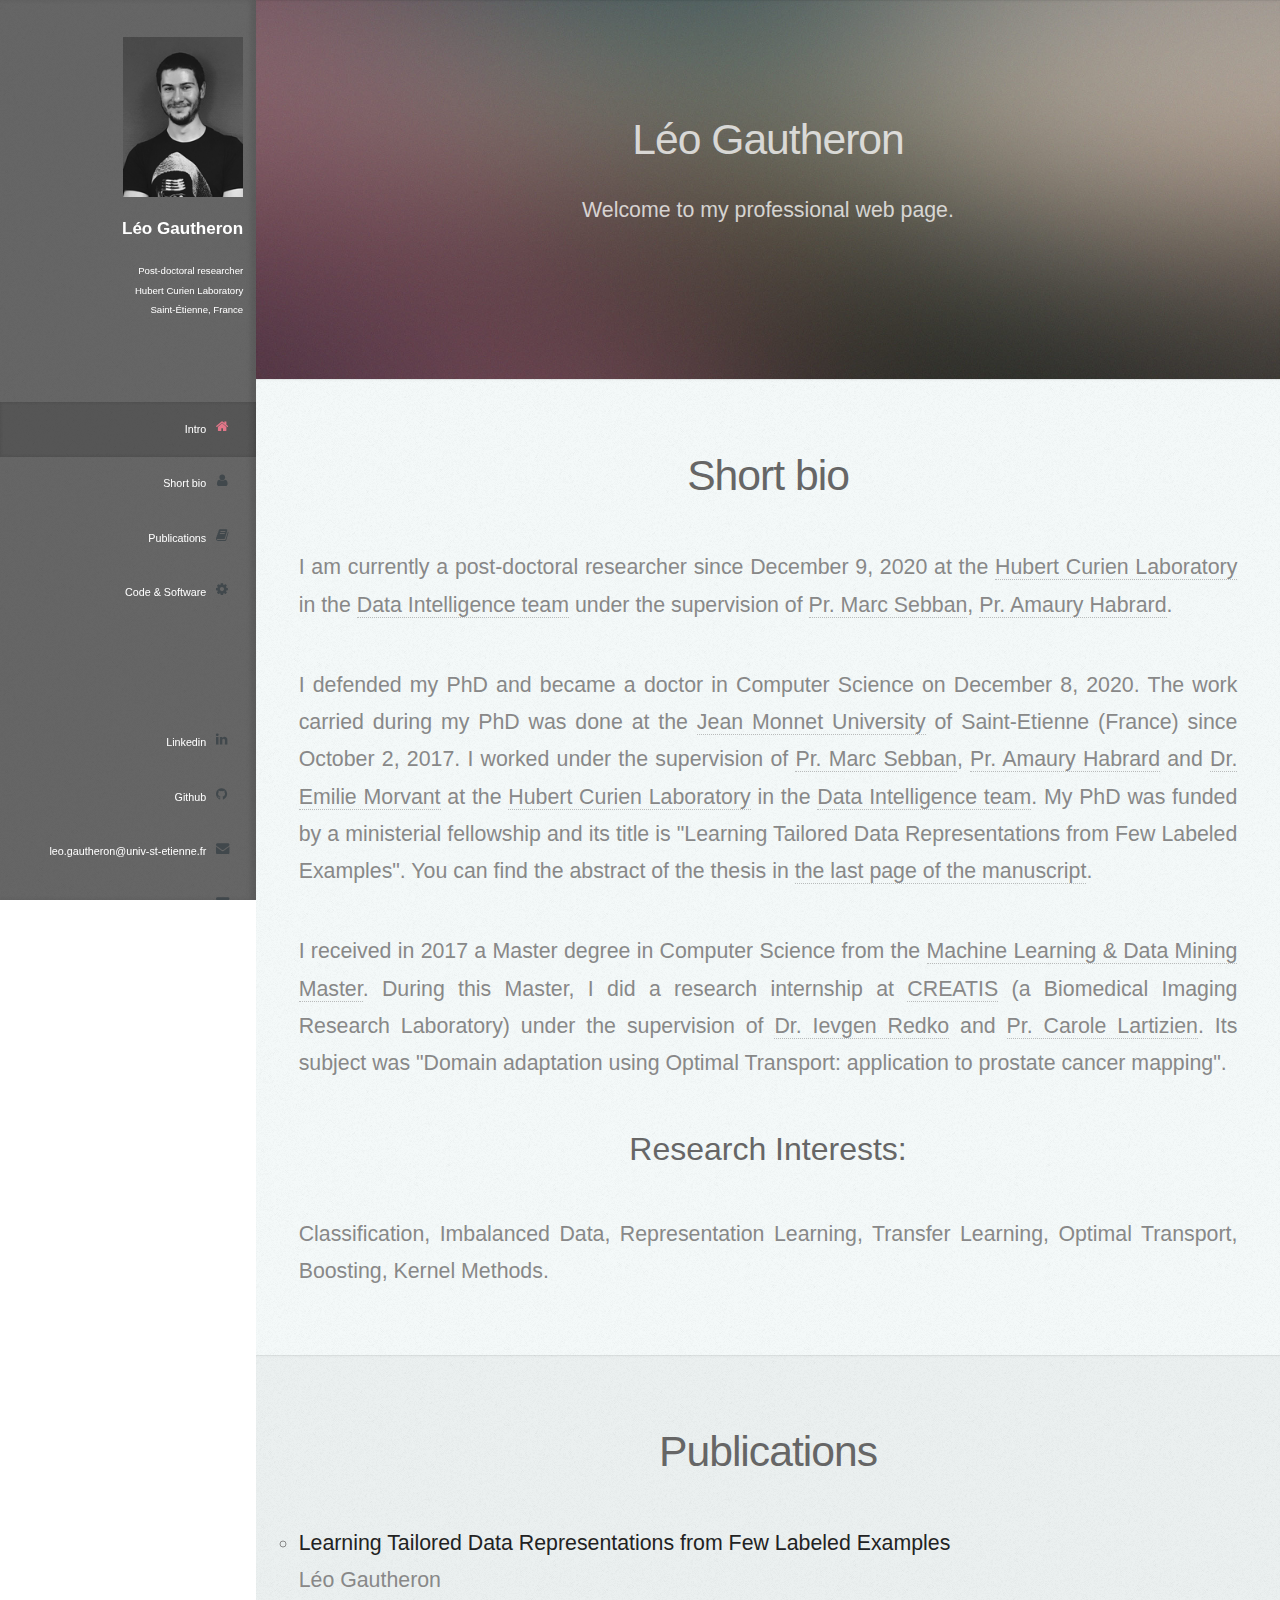
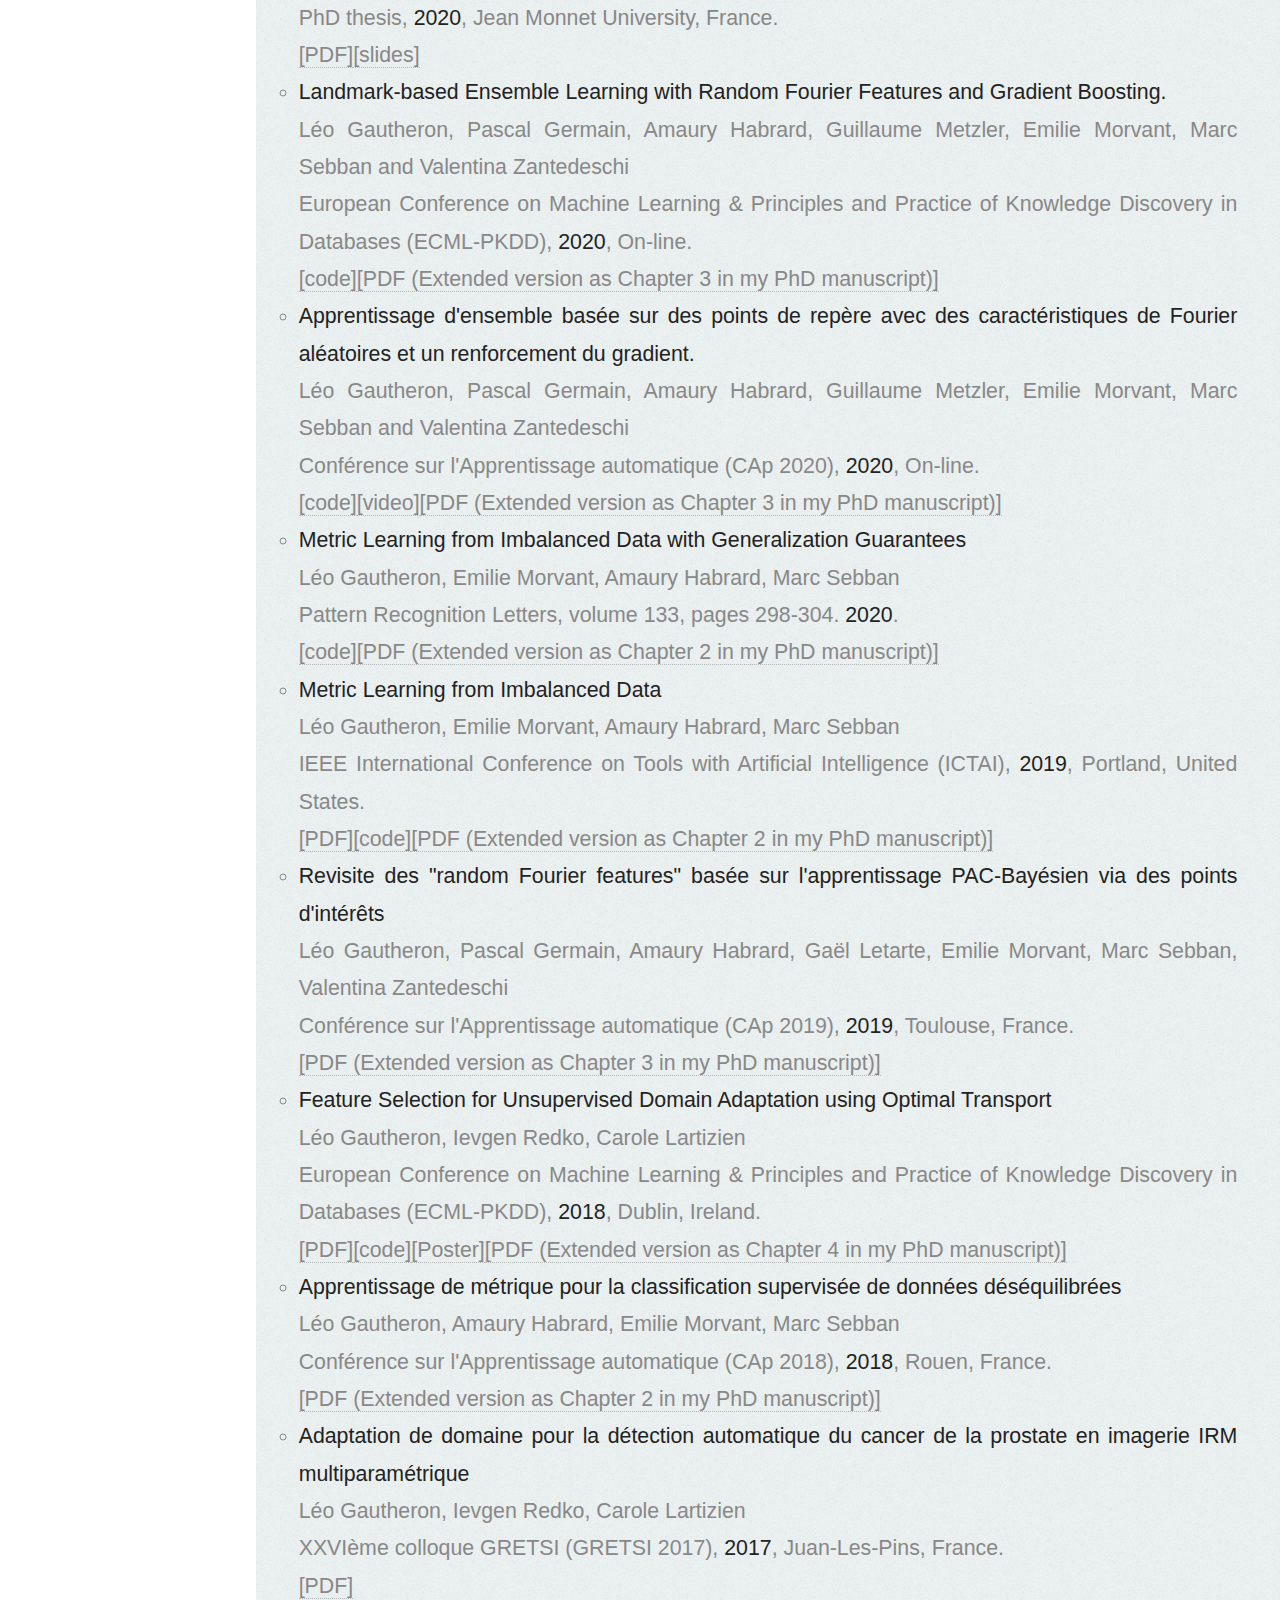
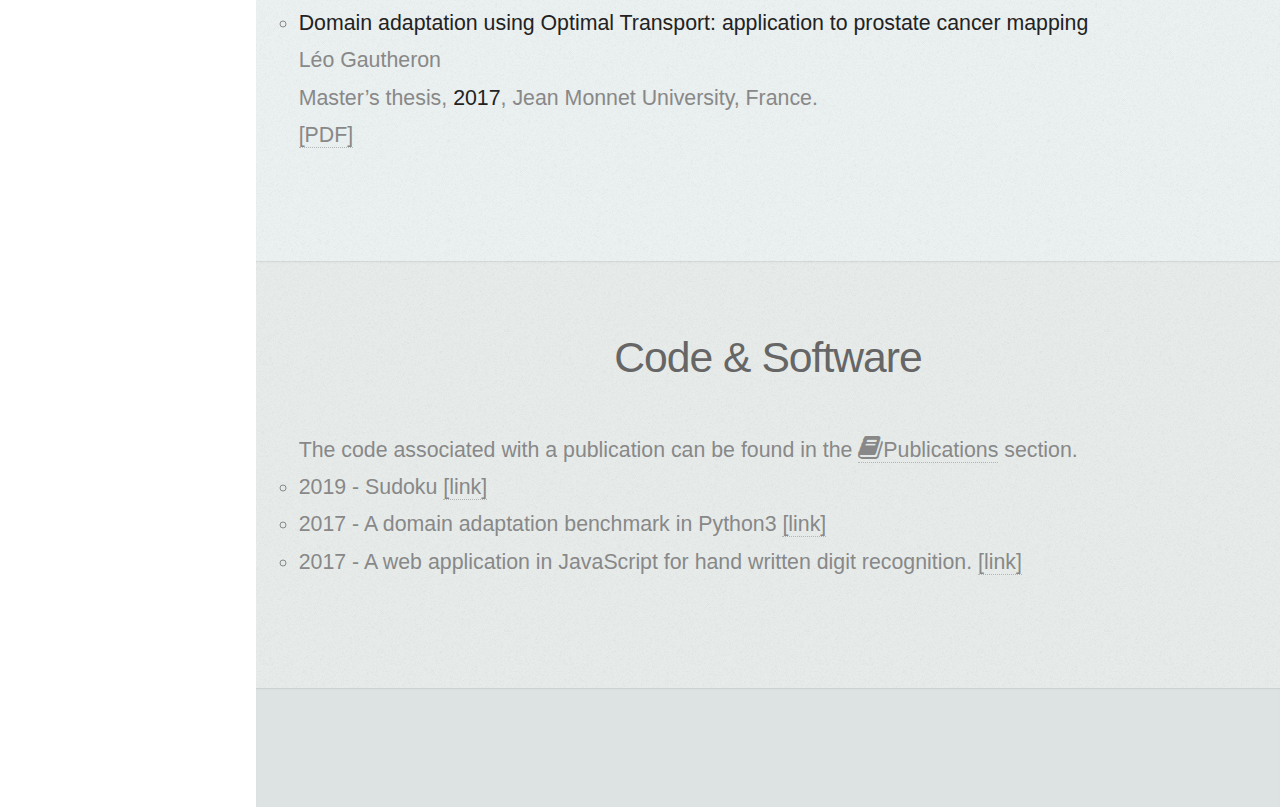
==== commit e259761f: "update" ====
--- a/index.html
+++ b/index.html
@@ -77,7 +77,7 @@
                 The work carried during my PhD was done at the <a href="https://www.univ-st-etienne.fr/" target="_blank">Jean Monnet University</a> of Saint-Etienne (France) since October 2, 2017.
                 I worked under the supervision of <a href="https://perso.univ-st-etienne.fr/sebbanma/" target="_blank">Pr. Marc Sebban</a>, <a href="https://perso.univ-st-etienne.fr/habrarda/" target="_blank"> Pr. Amaury Habrard</a> and <a href="http://perso.univ-st-etienne.fr/me63854h/" target="_blank">Dr. Emilie Morvant</a> at the <a href="http://laboratoirehubertcurien.fr" target="_blank">Hubert Curien Laboratory</a> in the <a href="https://laboratoirehubertcurien.univ-st-etienne.fr/en/teams/data-intelligence.html" target="_blank">Data Intelligence team</a>.
                 My PhD was funded by a ministerial fellowship and its title is "Learning Tailored Data Representations from Few Labeled Examples".
-                You can find the abstract of the thesis in the last page of the <a href="publications/2020-PhDThesis.pdf" target="_blank">manuscript</a>.
+                You can find the abstract of the thesis in <a href="publications/2020-PhDThesis.pdf#page=127" target="_blank">the last page of the manuscript</a>.
                 </p>
 
                 <p>
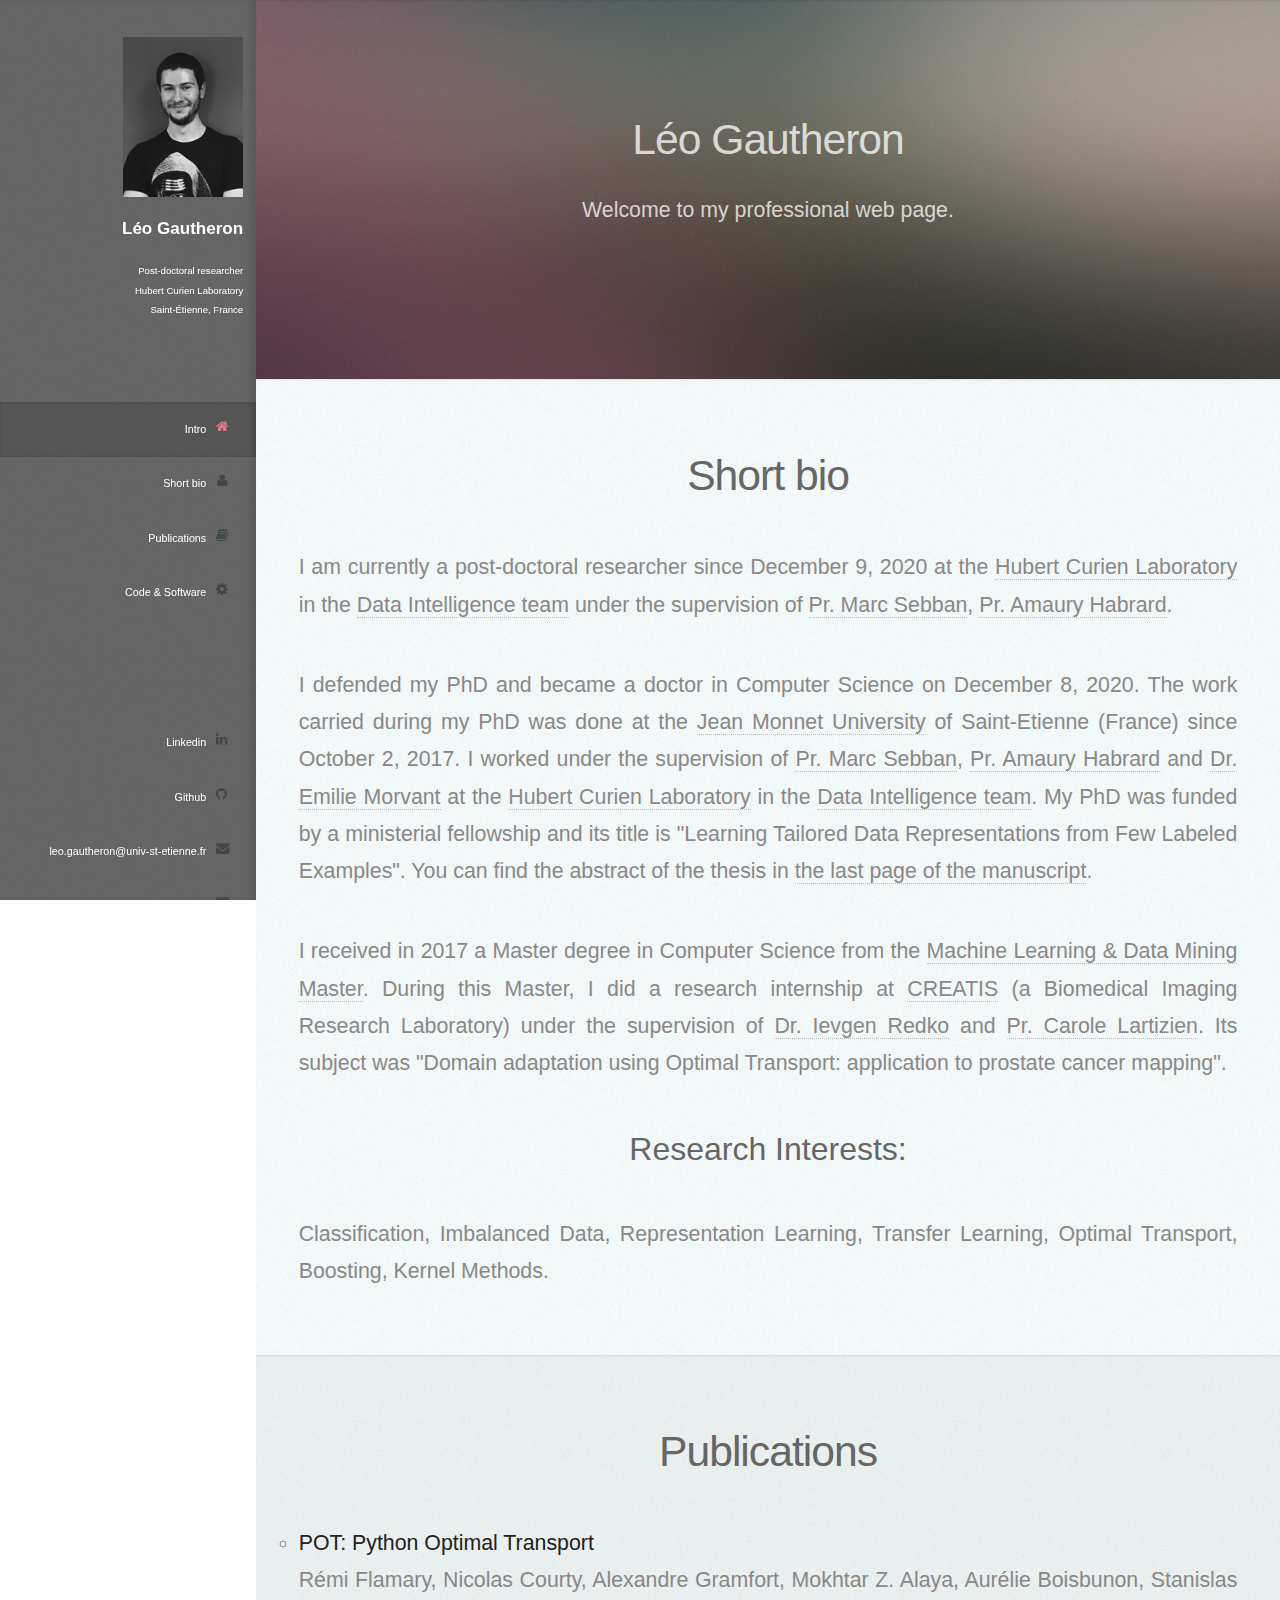
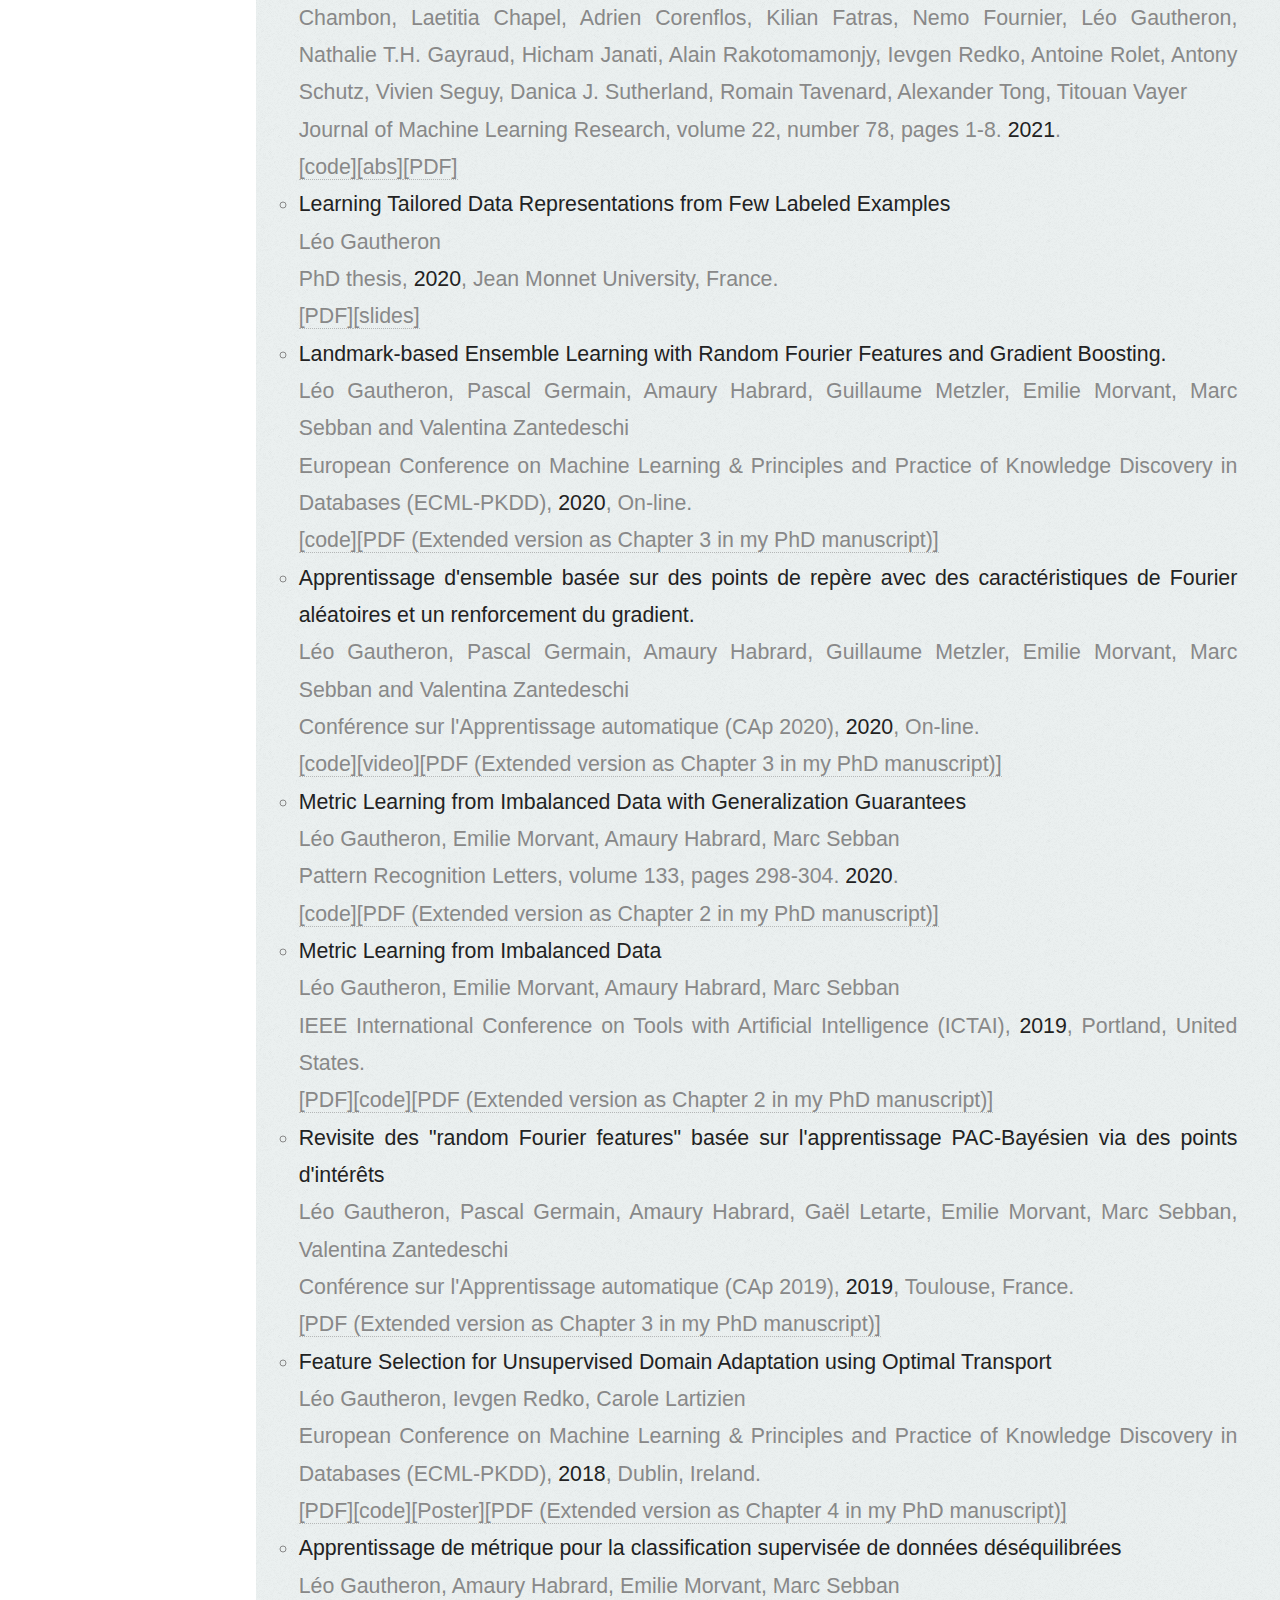
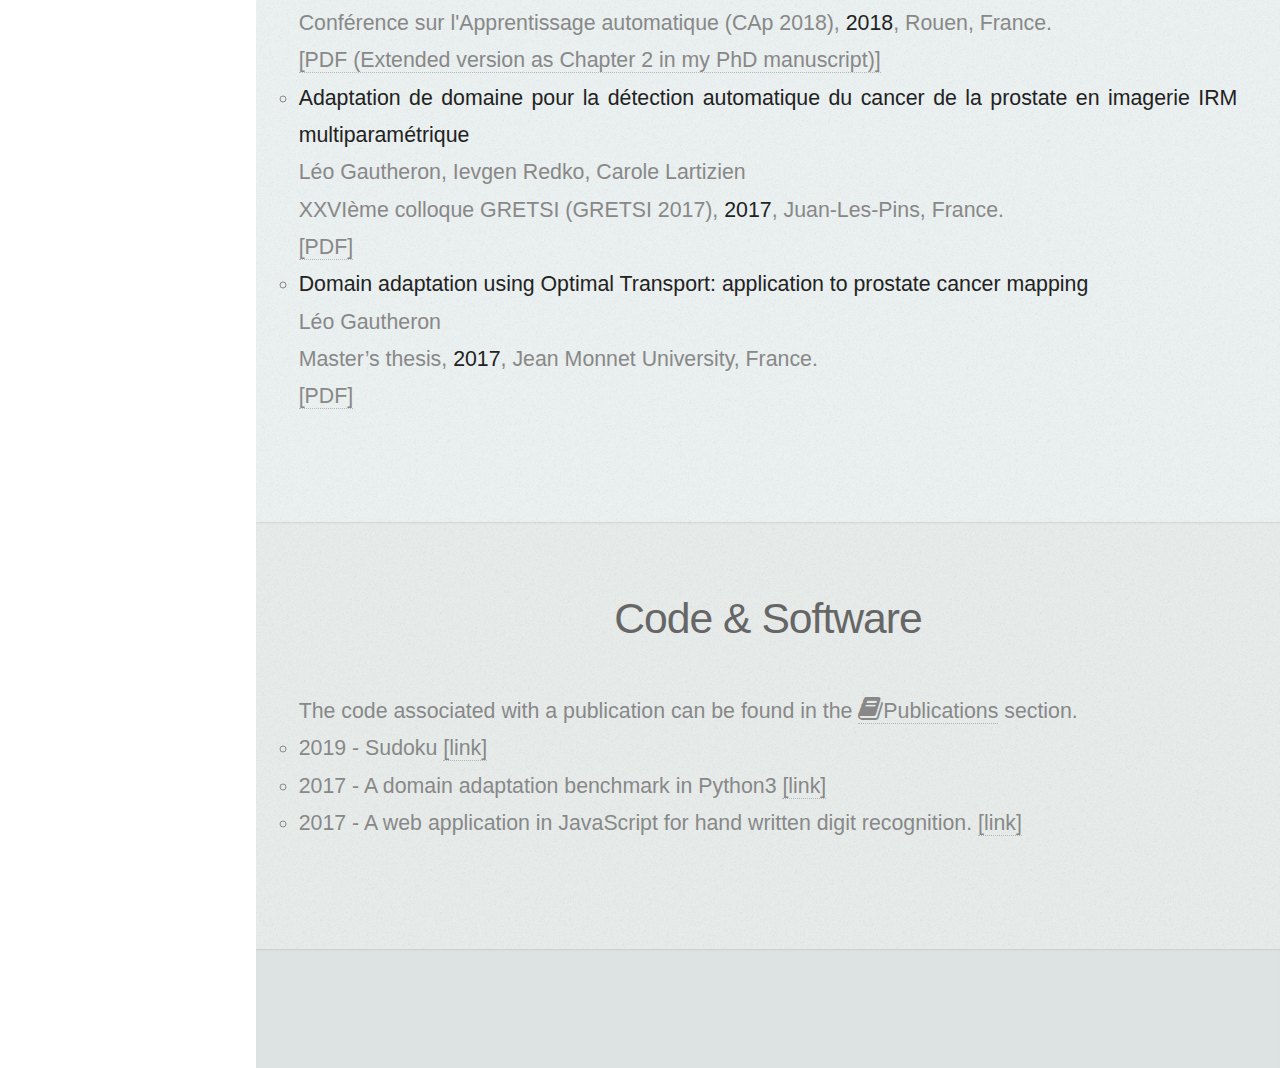
==== commit 9ba6d909: "update" ====
--- a/index.html
+++ b/index.html
@@ -100,6 +100,12 @@
                     <h2>Publications</h2>
                 </header>
                 <ul style="list-style-type: circle;">
+                    <li><strong> POT: Python Optimal Transport </strong>
+                        <br> Rémi Flamary, Nicolas Courty, Alexandre Gramfort, Mokhtar Z. Alaya, Aurélie Boisbunon, Stanislas Chambon, Laetitia Chapel, Adrien Corenflos, Kilian Fatras, Nemo Fournier, Léo Gautheron, Nathalie T.H. Gayraud, Hicham Janati, Alain Rakotomamonjy, Ievgen Redko, Antoine Rolet, Antony Schutz, Vivien Seguy, Danica J. Sutherland, Romain Tavenard, Alexander Tong, Titouan Vayer
+                        <br> Journal of Machine Learning Research, volume 22, number 78, pages 1-8. <strong>2021</strong>.
+                        <br>
+                        <a href="https://github.com/PythonOT/POT" target="_blank">[code]</a><a href="https://jmlr.org/papers/v22/20-451.html" target="_blank">[abs]</a><a href="https://jmlr.org/papers/volume22/20-451/20-451.pdf" target="_blank">[PDF]</a></li>
+
                     <li><strong>Learning Tailored Data Representations from Few Labeled Examples</strong>
                         <br> Léo Gautheron
                         <br> PhD thesis, <strong>2020</strong>, Jean Monnet University, France.
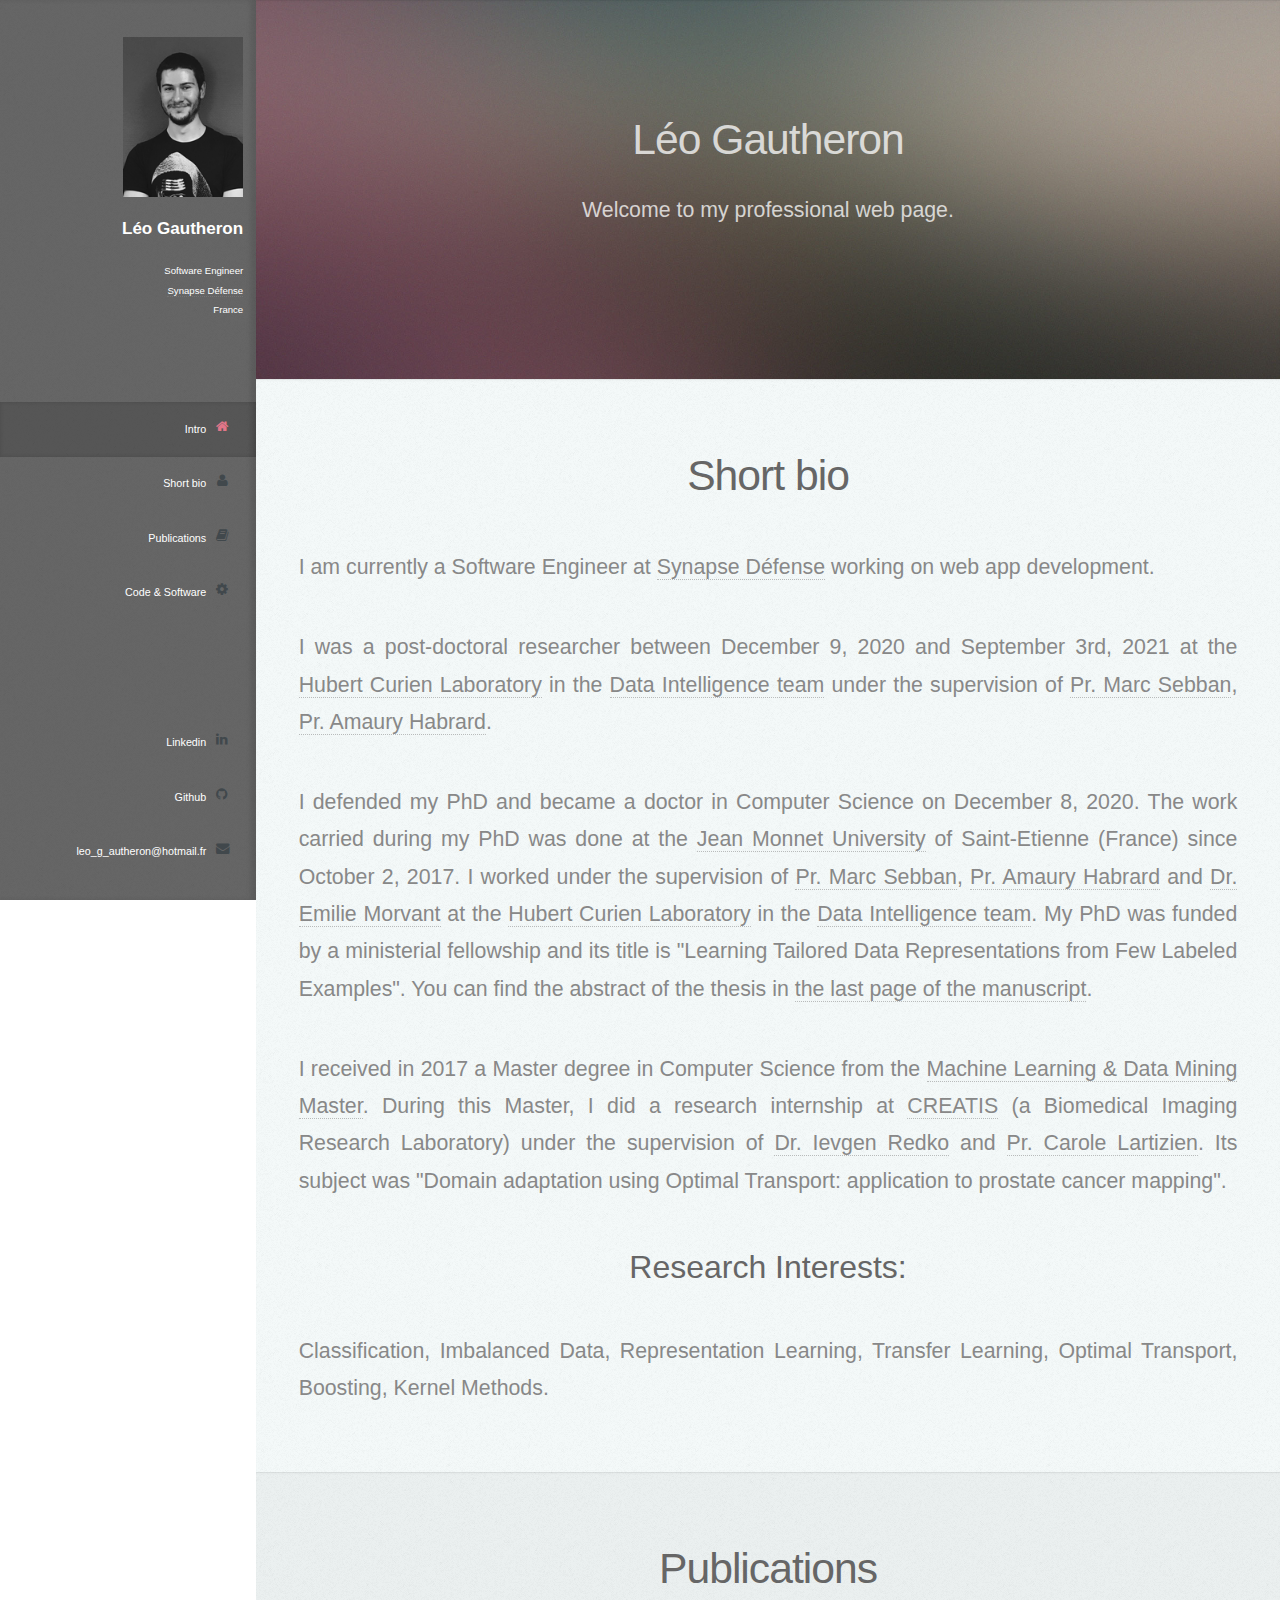
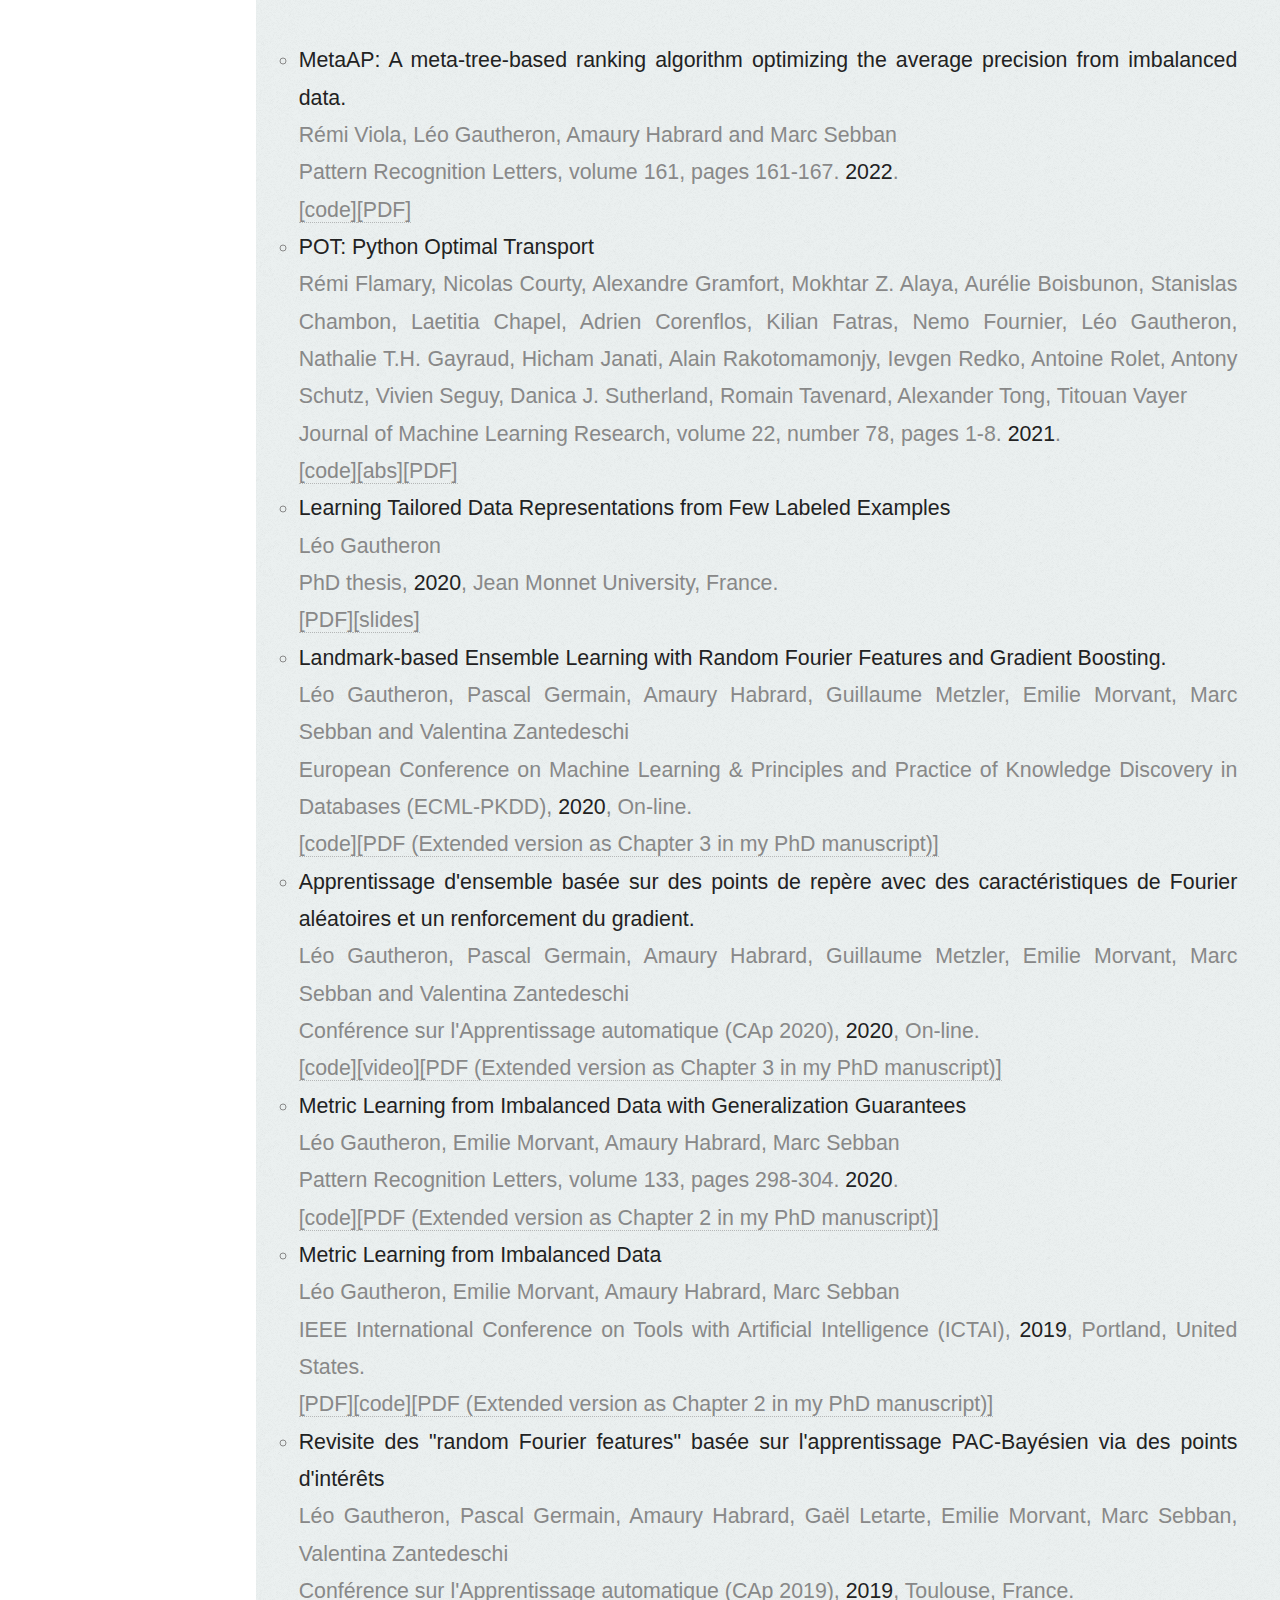
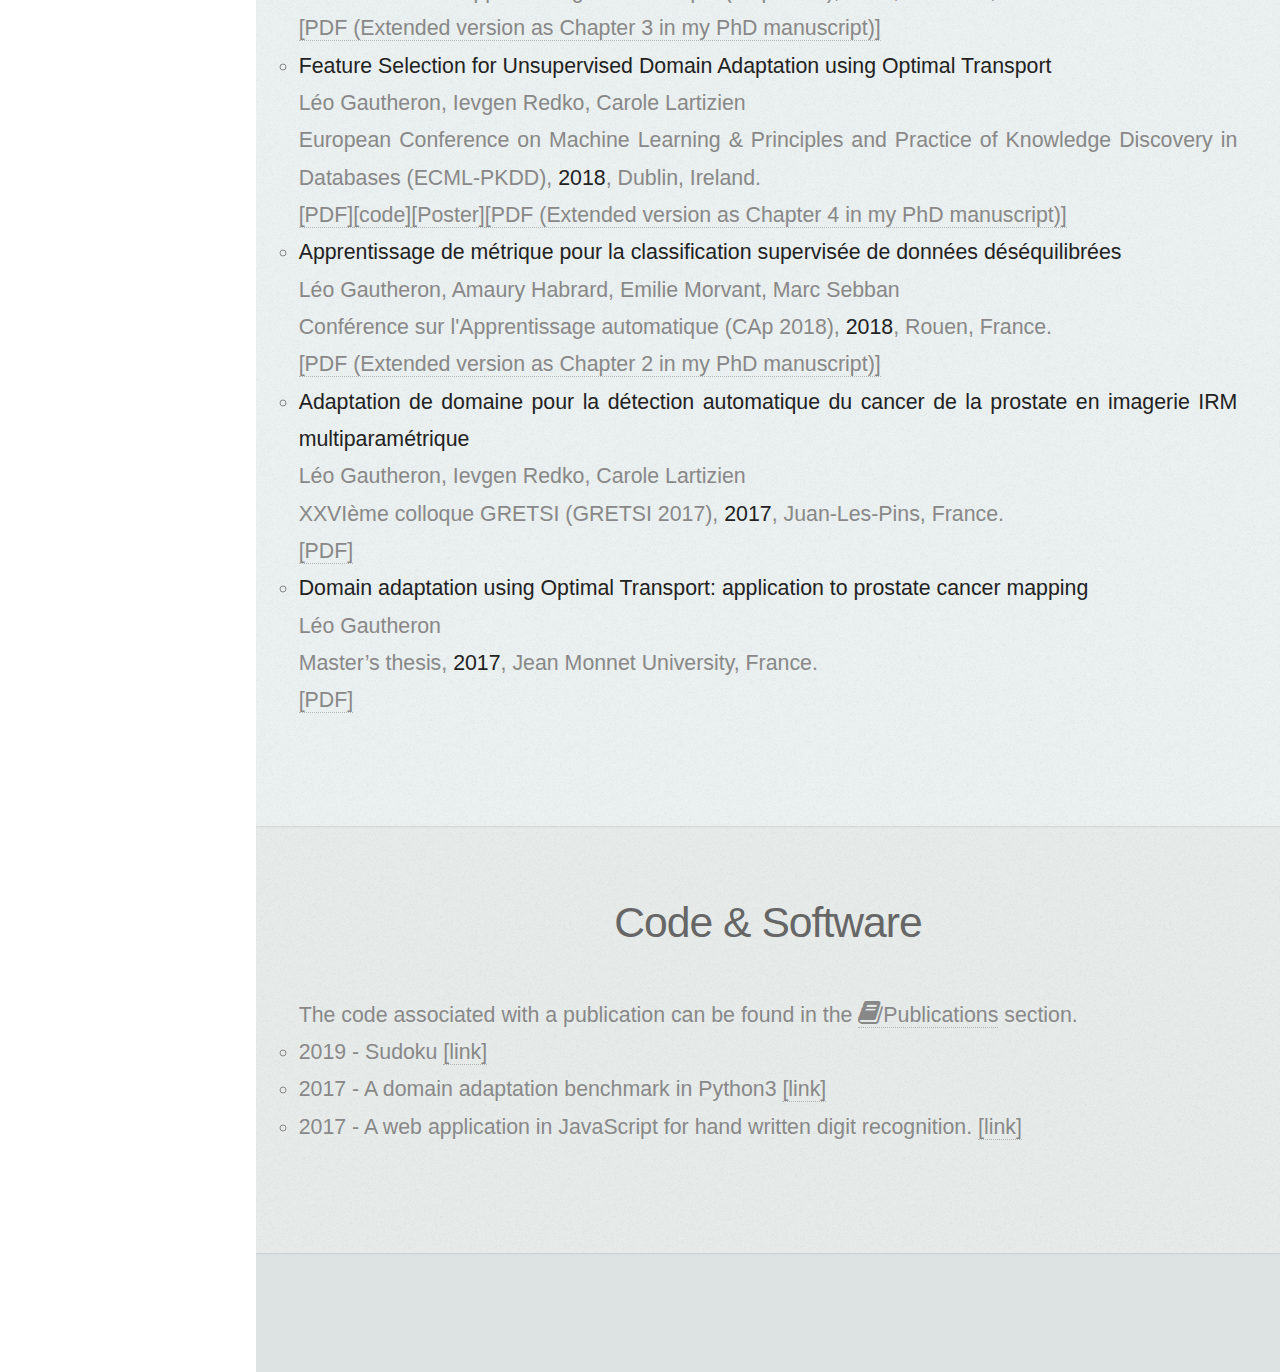
==== commit 121837ac: "update" ====
--- a/index.html
+++ b/index.html
@@ -24,9 +24,9 @@
             <div id="logo">
                 <span class="image avatar48"><img src="images/avatar.jpg" alt="" /></span>
                 <h1 id="title">Léo Gautheron</h1>
-                <p>Post-doctoral researcher
-                    <br> Hubert Curien Laboratory
-                    <br> Saint-Étienne, France
+                <p>Software Engineer
+                    <br><a href="https://synapse-defense.com/" target="_blank">Synapse Défense</a>
+                    <br> France
                     <br>
                     <br>
                 </p>
@@ -44,7 +44,6 @@
                 <ul class="bottom">
                     <li><a href="https://www.linkedin.com/in/léo-gautheron-69469614a" class="skel-layers-ignoreHref" target="_blank"><span class="icon fa-linkedin">Linkedin</span></a></li>
                     <li><a href="https://github.com/leogautheron" class="skel-layers-ignoreHref" target="_blank"><span class="icon fa-github">Github</span></a></li>
-                    <li><a href="mailto:leo.gautheron@univ-st-etienne.fr" class="skel-layers-ignoreHref"><span class="icon fa-envelope">leo.gautheron@univ-st-etienne.fr</span></a></li>
                     <li><a href="mailto:leo_g_autheron@hotmail.fr" class="skel-layers-ignoreHref"><span class="icon fa-envelope">leo_g_autheron@hotmail.fr</span></a></li>
                 </ul>
             </nav>
@@ -69,7 +68,11 @@
                     <h2>Short bio</h2>
                 </header>
                 <p>
-                I am currently a post-doctoral researcher since December 9, 2020 at the <a href="http://laboratoirehubertcurien.fr" target="_blank">Hubert Curien Laboratory</a> in the <a href="https://laboratoirehubertcurien.univ-st-etienne.fr/en/teams/data-intelligence.html" target="_blank">Data Intelligence team</a> under the supervision of <a href="https://perso.univ-st-etienne.fr/sebbanma/" target="_blank">Pr. Marc Sebban</a>, <a href="https://perso.univ-st-etienne.fr/habrarda/" target="_blank"> Pr. Amaury Habrard</a>.
+                I am currently a Software Engineer at <a href="https://synapse-defense.com/" target="_blank">Synapse Défense</a> working on web app development.
+                </p>
+
+                <p>
+                I was a post-doctoral researcher between December 9, 2020 and September 3rd, 2021 at the <a href="http://laboratoirehubertcurien.fr" target="_blank">Hubert Curien Laboratory</a> in the <a href="https://laboratoirehubertcurien.univ-st-etienne.fr/en/teams/data-intelligence.html" target="_blank">Data Intelligence team</a> under the supervision of <a href="https://perso.univ-st-etienne.fr/sebbanma/" target="_blank">Pr. Marc Sebban</a>, <a href="https://perso.univ-st-etienne.fr/habrarda/" target="_blank"> Pr. Amaury Habrard</a>.
                 </p>
 
                 <p>
@@ -100,6 +103,12 @@
                     <h2>Publications</h2>
                 </header>
                 <ul style="list-style-type: circle;">
+                    <li><strong>MetaAP: A meta-tree-based ranking algorithm optimizing the average precision from imbalanced data.</strong>
+                        <br> Rémi Viola, Léo Gautheron, Amaury Habrard and Marc Sebban
+                        <br> Pattern Recognition Letters, volume 161, pages 161-167. <strong>2022</strong>.
+                        <br>
+                        <a href="https://github.com/LeoGautheron/submission-PRL" target="_blank">[code]</a><a href="https://hal.science/hal-03826066v1" target="_blank">[PDF]</a></li>
+
                     <li><strong> POT: Python Optimal Transport </strong>
                         <br> Rémi Flamary, Nicolas Courty, Alexandre Gramfort, Mokhtar Z. Alaya, Aurélie Boisbunon, Stanislas Chambon, Laetitia Chapel, Adrien Corenflos, Kilian Fatras, Nemo Fournier, Léo Gautheron, Nathalie T.H. Gayraud, Hicham Janati, Alain Rakotomamonjy, Ievgen Redko, Antoine Rolet, Antony Schutz, Vivien Seguy, Danica J. Sutherland, Romain Tavenard, Alexander Tong, Titouan Vayer
                         <br> Journal of Machine Learning Research, volume 22, number 78, pages 1-8. <strong>2021</strong>.
